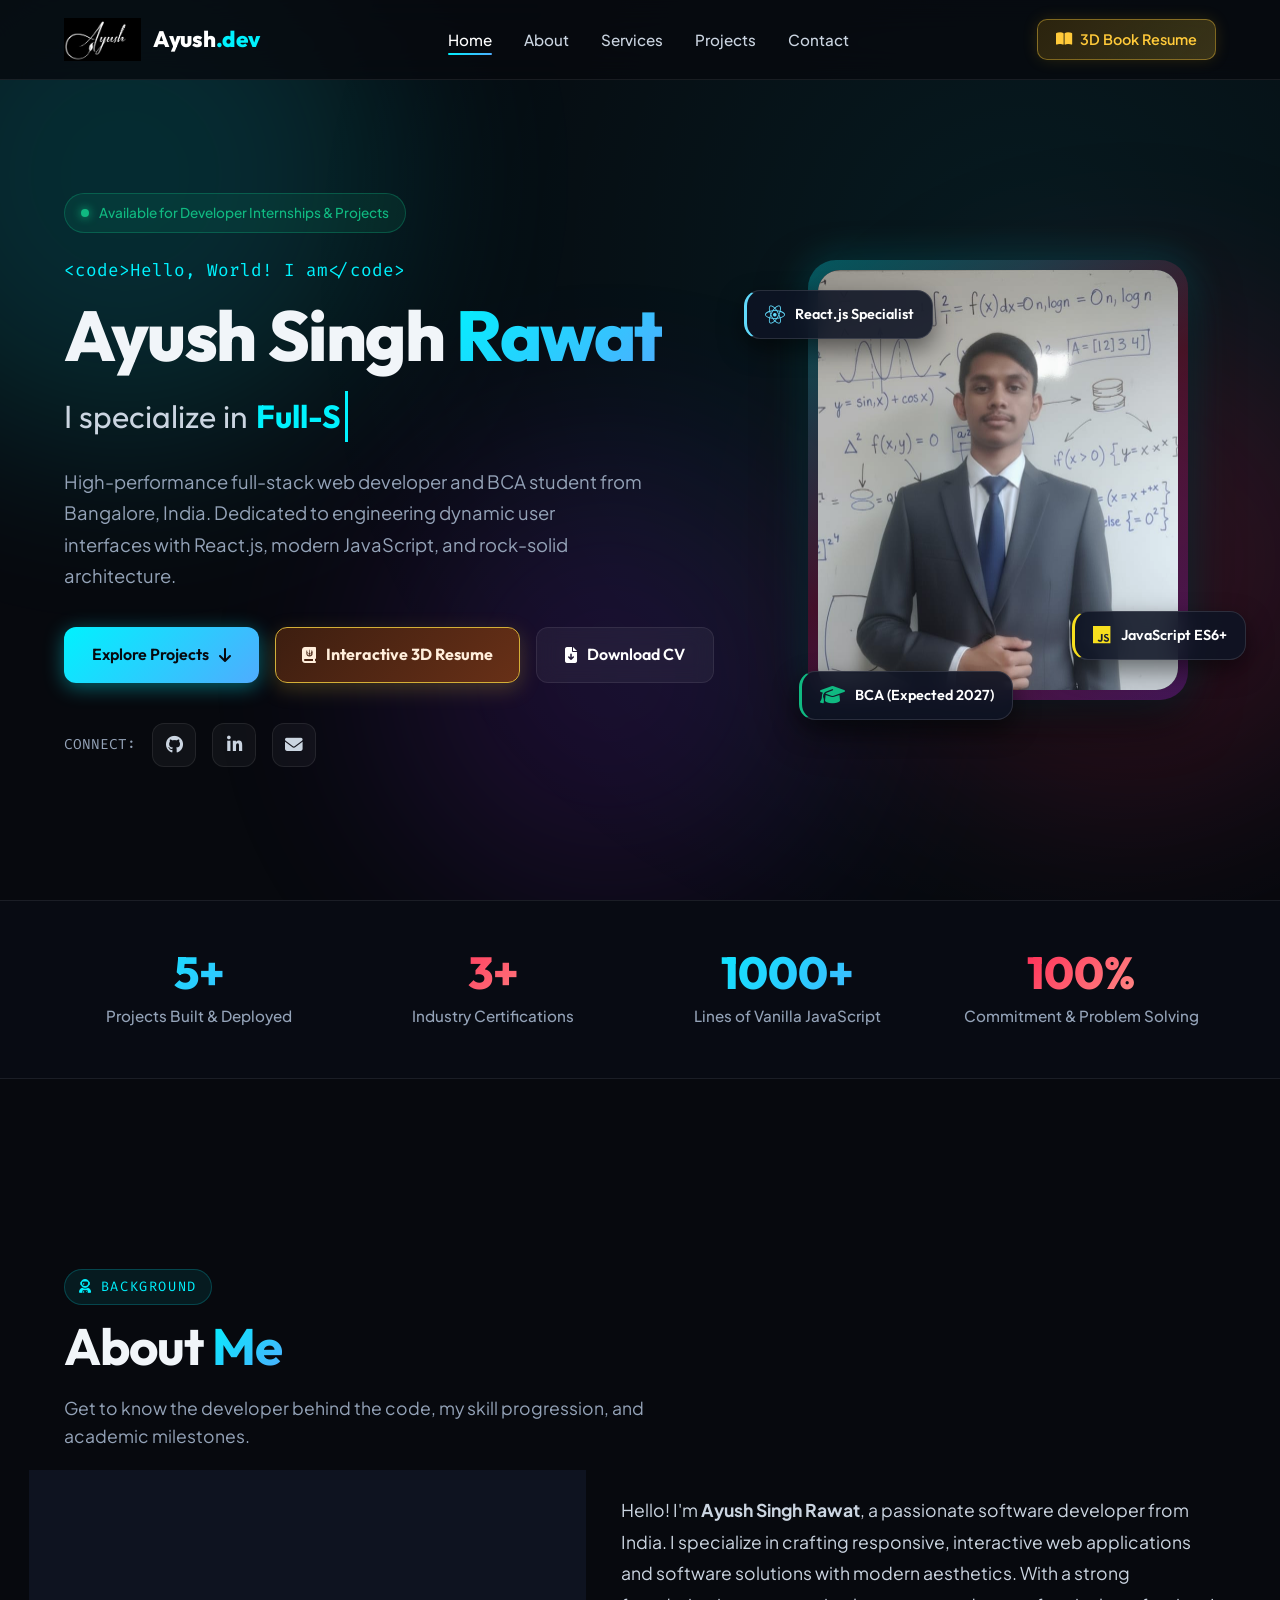
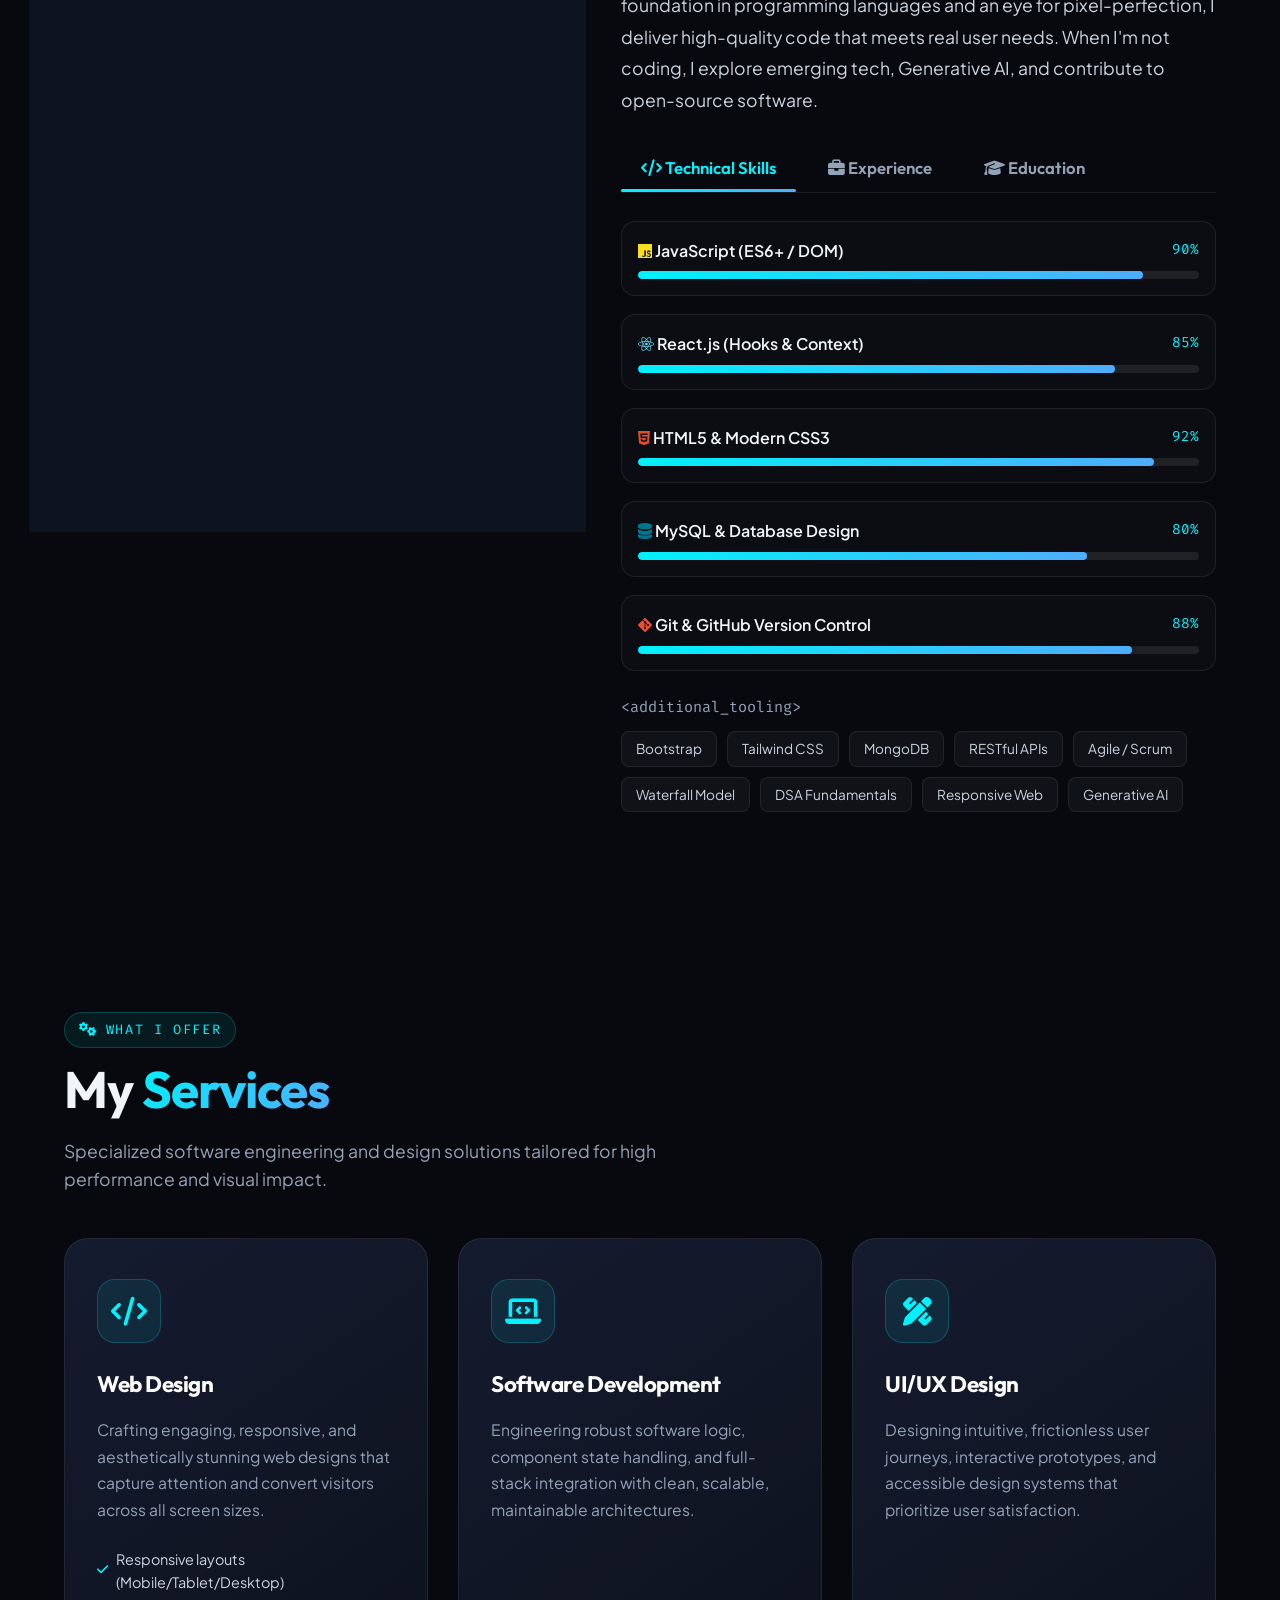
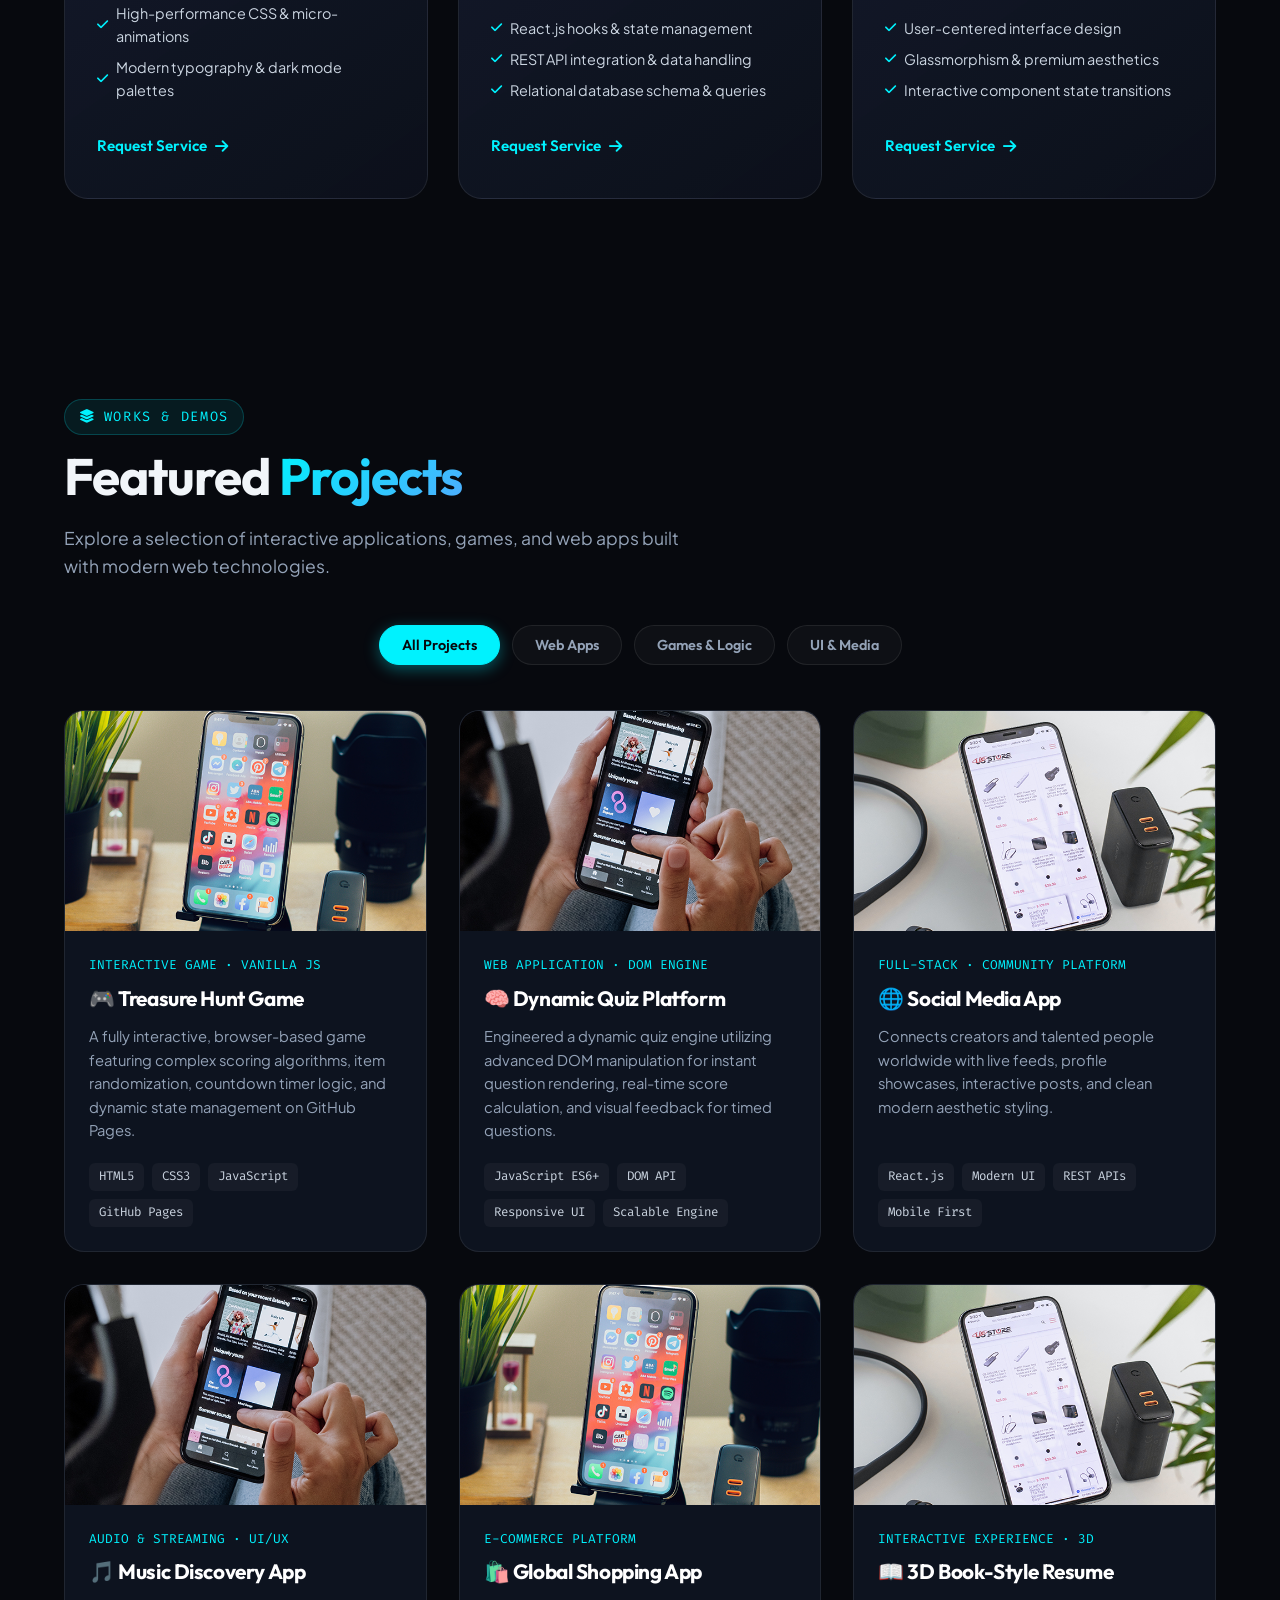
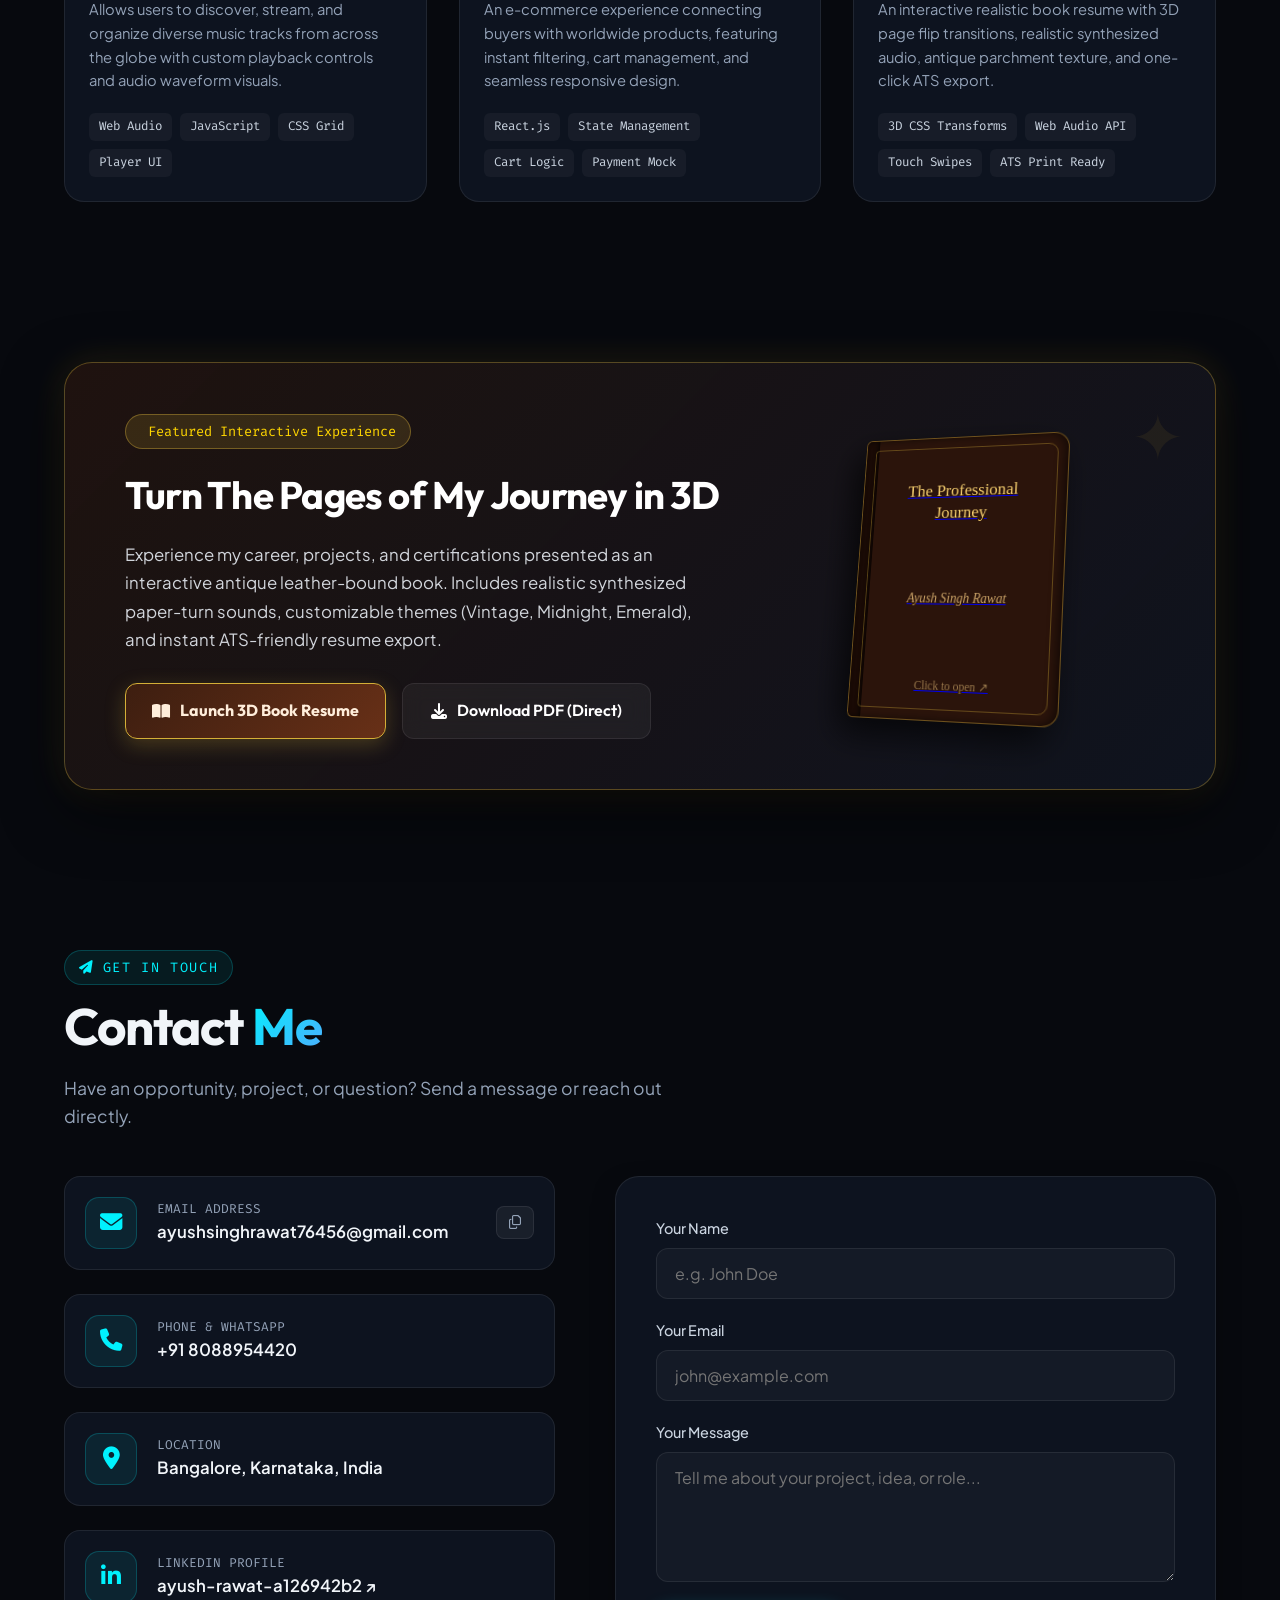
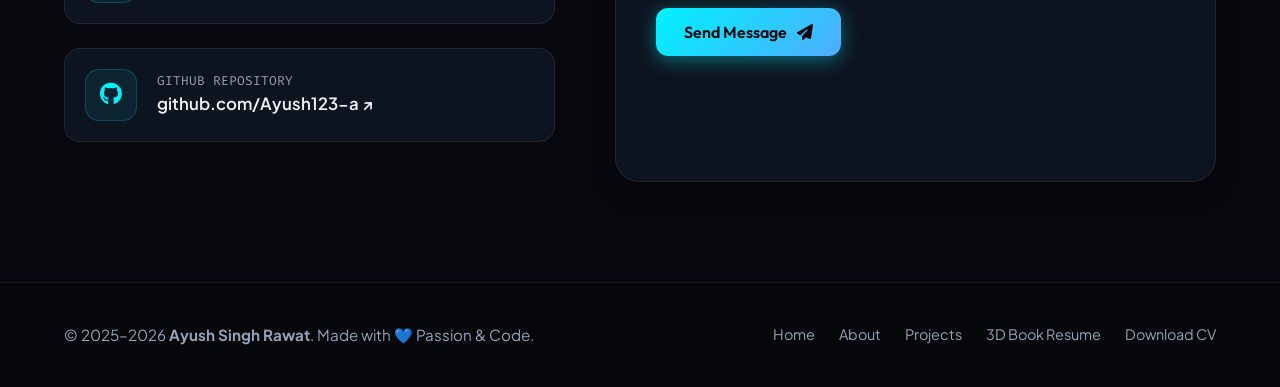
==== index.html @ f8699d28 "feat: complete modern portfolio and interactive 3D book resume" ====
<!DOCTYPE html>
<html lang="en">
<head>
  <meta charset="UTF-8">
  <meta name="viewport" content="width=device-width, initial-scale=1.0">
  <title>Ayush Singh Rawat | Full-Stack Web Developer & BCA Portfolio</title>
  <meta name="description" content="Portfolio of Ayush Singh Rawat, a passionate Full-Stack Web Developer and BCA student based in Bangalore, India. Explore web apps, interactive projects, and interactive 3D book resume.">
  <meta name="keywords" content="Ayush Singh Rawat, Web Developer, Full-Stack Developer, React.js, Portfolio, Bangalore, JavaScript, Frontend Developer">
  <meta name="author" content="Ayush Singh Rawat">

  <!-- Open Graph -->
  <meta property="og:title" content="Ayush Singh Rawat | Full-Stack Developer Portfolio">
  <meta property="og:description" content="Explore projects, skills, services, and interactive 3D book resume by Ayush Singh Rawat.">
  <meta property="og:type" content="website">
  <meta property="og:image" content="assets/images/user.png">

  <!-- Favicon -->
  <link rel="icon" type="image/png" href="assets/images/logo.png">

  <!-- Stylesheets -->
  <link rel="stylesheet" href="css/style.css">
  
  <!-- Font Awesome 6 -->
  <link rel="stylesheet" href="https://cdnjs.cloudflare.com/ajax/libs/font-awesome/6.5.1/css/all.min.css">
</head>
<body>

  <!-- Ambient Dynamic Background -->
  <div class="ambient-background" aria-hidden="true">
    <div class="ambient-orb orb-1"></div>
    <div class="ambient-orb orb-2"></div>
    <div class="ambient-orb orb-3"></div>
  </div>

  <!-- Navigation Bar -->
  <header id="navbar">
    <div class="container nav-container">
      <a href="#hero" class="brand-logo" aria-label="Ayush Home">
        <img src="assets/images/logo.png" alt="Ayush Logo" onerror="this.style.display='none'">
        <span class="brand-text">Ayush<span>.dev</span></span>
      </a>

      <ul class="nav-links" id="navLinks">
        <li><a href="#hero" class="active">Home</a></li>
        <li><a href="#about">About</a></li>
        <li><a href="#services">Services</a></li>
        <li><a href="#portfolio">Projects</a></li>
        <li><a href="#contact">Contact</a></li>
      </ul>

      <div class="nav-actions">
        <a href="resume.html" class="btn-book-nav" title="Open Interactive 3D Book Resume">
          <i class="fa-solid fa-book-open"></i>
          <span>3D Book Resume</span>
        </a>
        <button class="mobile-menu-btn" id="mobileMenuBtn" aria-label="Toggle navigation menu">
          <i class="fa-solid fa-bars"></i>
        </button>
      </div>
    </div>
  </header>

  <!-- Hero Section -->
  <section id="hero">
    <div class="container hero-grid">
      <div class="hero-content">
        <div class="hero-badge">
          <span class="pulse-dot"></span>
          <span>Available for Developer Internships & Projects</span>
        </div>

        <p class="hero-greeting">&lt;code&gt;Hello, World! I am&lt;/code&gt;</p>
        <h1 class="hero-title">Ayush Singh <span class="gradient-text">Rawat</span></h1>

        <div class="hero-typed-wrapper">
          <span>I specialize in</span>
          <span class="hero-typed-text" id="typedText"></span>
        </div>

        <p class="hero-description">
          High-performance full-stack web developer and BCA student from Bangalore, India. 
          Dedicated to engineering dynamic user interfaces with React.js, modern JavaScript, 
          and rock-solid architecture.
        </p>

        <div class="hero-buttons">
          <a href="#portfolio" class="btn-primary">
            <span>Explore Projects</span>
            <i class="fa-solid fa-arrow-down"></i>
          </a>
          <a href="resume.html" class="btn-special-book">
            <i class="fa-solid fa-book-journal-whills"></i>
            <span>Interactive 3D Resume</span>
          </a>
          <a href="assets/Ayush_Singh_Rawat_Resume.pdf" download="Ayush_Singh_Rawat_Resume.pdf" class="btn-secondary">
            <i class="fa-solid fa-file-arrow-down"></i>
            <span>Download CV</span>
          </a>
        </div>

        <div class="hero-socials">
          <span>CONNECT:</span>
          <a href="https://github.com/Ayush123-a" target="_blank" rel="noopener noreferrer" class="social-icon-btn" aria-label="GitHub">
            <i class="fa-brands fa-github"></i>
          </a>
          <a href="https://linkedin.com/in/ayush-rawat-a126942b2" target="_blank" rel="noopener noreferrer" class="social-icon-btn" aria-label="LinkedIn">
            <i class="fa-brands fa-linkedin-in"></i>
          </a>
          <a href="mailto:ayushsinghrawat76456@gmail.com" class="social-icon-btn" aria-label="Email Ayush">
            <i class="fa-solid fa-envelope"></i>
          </a>
        </div>
      </div>

      <!-- Hero Visual / Avatar Showcase -->
      <div class="hero-visual">
        <div class="avatar-frame">
          <div class="avatar-inner">
            <img src="assets/images/user.png" alt="Ayush Singh Rawat profile photo">
          </div>
        </div>

        <!-- Floating Badges -->
        <div class="floating-chip chip-react">
          <i class="fa-brands fa-react" style="color: #61dafb;"></i>
          <span>React.js Specialist</span>
        </div>

        <div class="floating-chip chip-js">
          <i class="fa-brands fa-js" style="color: #f7df1e;"></i>
          <span>JavaScript ES6+</span>
        </div>

        <div class="floating-chip chip-bca">
          <i class="fa-solid fa-graduation-cap" style="color: #10b981;"></i>
          <span>BCA (Expected 2027)</span>
        </div>
      </div>
    </div>
  </section>

  <!-- Stats Strip -->
  <section class="stats-strip">
    <div class="container stats-grid">
      <div class="stat-item">
        <div class="stat-number gradient-text">5+</div>
        <div class="stat-label">Projects Built & Deployed</div>
      </div>
      <div class="stat-item">
        <div class="stat-number gradient-pink">3+</div>
        <div class="stat-label">Industry Certifications</div>
      </div>
      <div class="stat-item">
        <div class="stat-number gradient-text">1000+</div>
        <div class="stat-label">Lines of Vanilla JavaScript</div>
      </div>
      <div class="stat-item">
        <div class="stat-number gradient-pink">100%</div>
        <div class="stat-label">Commitment & Problem Solving</div>
      </div>
    </div>
  </section>

  <!-- About Me Section -->
  <section id="about">
    <div class="container">
      <div class="section-tag"><i class="fa-solid fa-user-astronaut"></i> Background</div>
      <h2 class="section-title">About <span class="gradient-text">Me</span></h2>
      <p class="section-desc">Get to know the developer behind the code, my skill progression, and academic milestones.</p>

      <div class="about-grid">
        <!-- Left: Image Card with Quick Info -->
        <div class="about-image-card">
          <img src="assets/images/user.png" alt="Ayush Singh Rawat">
          <div class="about-quick-info">
            <div class="quick-box">
              <div class="quick-box-label">Location</div>
              <div class="quick-box-val">Bangalore, India</div>
            </div>
            <div class="quick-box">
              <div class="quick-box-label">Degree</div>
              <div class="quick-box-val">BCA (City College)</div>
            </div>
            <div class="quick-box">
              <div class="quick-box-label">Graduation</div>
              <div class="quick-box-val">Expected 2027</div>
            </div>
            <div class="quick-box">
              <div class="quick-box-label">Experience</div>
              <div class="quick-box-val">3+ Years Coding</div>
            </div>
          </div>
        </div>

        <!-- Right: Bio & Interactive Tabs -->
        <div class="about-details">
          <p class="about-bio-text">
            Hello! I'm <strong>Ayush Singh Rawat</strong>, a passionate software developer from India. 
            I specialize in crafting responsive, interactive web applications and software solutions with modern aesthetics. 
            With a strong foundation in programming languages and an eye for pixel-perfection, I deliver high-quality code 
            that meets real user needs. When I'm not coding, I explore emerging tech, Generative AI, and contribute to open-source software.
          </p>

          <!-- Interactive Tab Header -->
          <div class="about-tab-header">
            <button class="tab-btn active" data-tab="tab-skills">
              <i class="fa-solid fa-code"></i> Technical Skills
            </button>
            <button class="tab-btn" data-tab="tab-experience">
              <i class="fa-solid fa-briefcase"></i> Experience
            </button>
            <button class="tab-btn" data-tab="tab-education">
              <i class="fa-solid fa-graduation-cap"></i> Education
            </button>
          </div>

          <!-- Tab Content 1: Skills -->
          <div class="tab-pane active" id="tab-skills">
            <div class="skills-showcase">
              <div class="skill-bar-item">
                <div class="skill-bar-top">
                  <span class="skill-name"><i class="fa-brands fa-js" style="color:#f7df1e;"></i> JavaScript (ES6+ / DOM)</span>
                  <span class="skill-pct">90%</span>
                </div>
                <div class="skill-track">
                  <div class="skill-progress" data-width="90" style="width: 90%;"></div>
                </div>
              </div>

              <div class="skill-bar-item">
                <div class="skill-bar-top">
                  <span class="skill-name"><i class="fa-brands fa-react" style="color:#61dafb;"></i> React.js (Hooks & Context)</span>
                  <span class="skill-pct">85%</span>
                </div>
                <div class="skill-track">
                  <div class="skill-progress" data-width="85" style="width: 85%;"></div>
                </div>
              </div>

              <div class="skill-bar-item">
                <div class="skill-bar-top">
                  <span class="skill-name"><i class="fa-brands fa-html5" style="color:#e34f26;"></i> HTML5 & Modern CSS3</span>
                  <span class="skill-pct">92%</span>
                </div>
                <div class="skill-track">
                  <div class="skill-progress" data-width="92" style="width: 92%;"></div>
                </div>
              </div>

              <div class="skill-bar-item">
                <div class="skill-bar-top">
                  <span class="skill-name"><i class="fa-solid fa-database" style="color:#00758f;"></i> MySQL & Database Design</span>
                  <span class="skill-pct">80%</span>
                </div>
                <div class="skill-track">
                  <div class="skill-progress" data-width="80" style="width: 80%;"></div>
                </div>
              </div>

              <div class="skill-bar-item">
                <div class="skill-bar-top">
                  <span class="skill-name"><i class="fa-brands fa-git-alt" style="color:#f05032;"></i> Git & GitHub Version Control</span>
                  <span class="skill-pct">88%</span>
                </div>
                <div class="skill-track">
                  <div class="skill-progress" data-width="88" style="width: 88%;"></div>
                </div>
              </div>
            </div>

            <div class="skill-chips-group">
              <div class="chips-title">&lt;additional_tooling&gt;</div>
              <div class="chips-cloud">
                <span class="tech-chip">Bootstrap</span>
                <span class="tech-chip">Tailwind CSS</span>
                <span class="tech-chip">MongoDB</span>
                <span class="tech-chip">RESTful APIs</span>
                <span class="tech-chip">Agile / Scrum</span>
                <span class="tech-chip">Waterfall Model</span>
                <span class="tech-chip">DSA Fundamentals</span>
                <span class="tech-chip">Responsive Web</span>
                <span class="tech-chip">Generative AI</span>
              </div>
            </div>
          </div>

          <!-- Tab Content 2: Experience -->
          <div class="tab-pane" id="tab-experience">
            <div class="timeline">
              <div class="timeline-item">
                <div class="timeline-marker"></div>
                <div class="timeline-period">2024 — CURRENT</div>
                <h4 class="timeline-title">Full-Stack Web Development</h4>
                <div class="timeline-subtitle">Independent Projects & Open Source</div>
                <p class="timeline-desc">
                  Building responsive, dynamic web applications with React.js, advanced DOM manipulation, and interactive state management. Engineering games, quiz platforms, and modern web architectures.
                </p>
              </div>

              <div class="timeline-item">
                <div class="timeline-marker"></div>
                <div class="timeline-period">2021 — 2024</div>
                <h4 class="timeline-title">Software Development Foundations</h4>
                <div class="timeline-subtitle">Self-Directed Learning & Covid-19 Transition</div>
                <p class="timeline-desc">
                  Began programming during 2021, mastering core computer science principles, JavaScript ES6+, data structures, algorithms, and web standards through hands-on tutorials and continuous practice.
                </p>
              </div>
            </div>
          </div>

          <!-- Tab Content 3: Education -->
          <div class="tab-pane" id="tab-education">
            <div class="timeline">
              <div class="timeline-item">
                <div class="timeline-marker"></div>
                <div class="timeline-period">2024 — 2027 (EXPECTED)</div>
                <h4 class="timeline-title">Bachelor of Computer Applications (BCA)</h4>
                <div class="timeline-subtitle">City College, Bangalore University</div>
                <p class="timeline-desc">
                  Relevant Coursework: Data Structures & Algorithms (DSA), Database Management Systems (DBMS), Operating Systems, Computer Networks, Software Engineering & SDLC.
                </p>
              </div>

              <div class="timeline-item">
                <div class="timeline-marker"></div>
                <div class="timeline-period">2022 — 2024</div>
                <h4 class="timeline-title">Senior Secondary (12th Grade)</h4>
                <div class="timeline-subtitle">National College, Basavanagudi</div>
                <p class="timeline-desc">Completed pre-university education with strong academic standing in science and mathematics.</p>
              </div>

              <div class="timeline-item">
                <div class="timeline-marker"></div>
                <div class="timeline-period">2022</div>
                <h4 class="timeline-title">Secondary School (10th Grade)</h4>
                <div class="timeline-subtitle">Sacred Heart Boy's School</div>
                <p class="timeline-desc">Successfully completed foundational high school schooling.</p>
              </div>
            </div>
          </div>
        </div>
      </div>
    </div>
  </section>

  <!-- Services Section -->
  <section id="services">
    <div class="container">
      <div class="section-tag"><i class="fa-solid fa-gears"></i> What I Offer</div>
      <h2 class="section-title">My <span class="gradient-text">Services</span></h2>
      <p class="section-desc">Specialized software engineering and design solutions tailored for high performance and visual impact.</p>

      <div class="services-grid">
        <div class="service-card">
          <div class="service-icon-box">
            <i class="fa-solid fa-code"></i>
          </div>
          <h3 class="service-title">Web Design</h3>
          <p class="service-desc">
            Crafting engaging, responsive, and aesthetically stunning web designs that capture attention and convert visitors across all screen sizes.
          </p>
          <ul class="service-features">
            <li><i class="fa-solid fa-check"></i> Responsive layouts (Mobile/Tablet/Desktop)</li>
            <li><i class="fa-solid fa-check"></i> High-performance CSS & micro-animations</li>
            <li><i class="fa-solid fa-check"></i> Modern typography & dark mode palettes</li>
          </ul>
          <a href="#contact" class="service-link"><span>Request Service</span> <i class="fa-solid fa-arrow-right"></i></a>
        </div>

        <div class="service-card">
          <div class="service-icon-box">
            <i class="fa-solid fa-laptop-code"></i>
          </div>
          <h3 class="service-title">Software Development</h3>
          <p class="service-desc">
            Engineering robust software logic, component state handling, and full-stack integration with clean, scalable, maintainable architectures.
          </p>
          <ul class="service-features">
            <li><i class="fa-solid fa-check"></i> React.js hooks & state management</li>
            <li><i class="fa-solid fa-check"></i> REST API integration & data handling</li>
            <li><i class="fa-solid fa-check"></i> Relational database schema & queries</li>
          </ul>
          <a href="#contact" class="service-link"><span>Request Service</span> <i class="fa-solid fa-arrow-right"></i></a>
        </div>

        <div class="service-card">
          <div class="service-icon-box">
            <i class="fa-solid fa-pen-ruler"></i>
          </div>
          <h3 class="service-title">UI/UX Design</h3>
          <p class="service-desc">
            Designing intuitive, frictionless user journeys, interactive prototypes, and accessible design systems that prioritize user satisfaction.
          </p>
          <ul class="service-features">
            <li><i class="fa-solid fa-check"></i> User-centered interface design</li>
            <li><i class="fa-solid fa-check"></i> Glassmorphism & premium aesthetics</li>
            <li><i class="fa-solid fa-check"></i> Interactive component state transitions</li>
          </ul>
          <a href="#contact" class="service-link"><span>Request Service</span> <i class="fa-solid fa-arrow-right"></i></a>
        </div>
      </div>
    </div>
  </section>

  <!-- Portfolio / Projects Section -->
  <section id="portfolio">
    <div class="container">
      <div class="section-tag"><i class="fa-solid fa-layer-group"></i> Works & Demos</div>
      <h2 class="section-title">Featured <span class="gradient-text">Projects</span></h2>
      <p class="section-desc">Explore a selection of interactive applications, games, and web apps built with modern web technologies.</p>

      <!-- Category Filter -->
      <div class="portfolio-filter">
        <button class="filter-btn active" data-filter="all">All Projects</button>
        <button class="filter-btn" data-filter="web-app">Web Apps</button>
        <button class="filter-btn" data-filter="game-logic">Games & Logic</button>
        <button class="filter-btn" data-filter="ui-services">UI & Media</button>
      </div>

      <div class="projects-grid">
        <!-- Project 1: Treasure Hunt Game -->
        <div class="project-card" data-category="game-logic">
          <div class="project-thumb">
            <img src="assets/images/work-1.png" alt="Treasure Hunt Game">
            <div class="project-overlay">
              <a href="https://github.com/Ayush123-a" target="_blank" rel="noopener noreferrer" class="overlay-btn" title="View Source on GitHub">
                <i class="fa-brands fa-github"></i>
              </a>
              <a href="#portfolio" class="overlay-btn" title="Details">
                <i class="fa-solid fa-arrow-up-right-from-square"></i>
              </a>
            </div>
          </div>
          <div class="project-info">
            <span class="project-category">Interactive Game · Vanilla JS</span>
            <h3 class="project-title">🎮 Treasure Hunt Game</h3>
            <p class="project-description">
              A fully interactive, browser-based game featuring complex scoring algorithms, item randomization, countdown timer logic, and dynamic state management on GitHub Pages.
            </p>
            <div class="project-tags">
              <span class="project-tag">HTML5</span>
              <span class="project-tag">CSS3</span>
              <span class="project-tag">JavaScript</span>
              <span class="project-tag">GitHub Pages</span>
            </div>
          </div>
        </div>

        <!-- Project 2: Dynamic Quiz Application -->
        <div class="project-card" data-category="web-app game-logic">
          <div class="project-thumb">
            <img src="assets/images/work-2.png" alt="Dynamic Quiz Application">
            <div class="project-overlay">
              <a href="https://github.com/Ayush123-a" target="_blank" rel="noopener noreferrer" class="overlay-btn" title="GitHub Code">
                <i class="fa-brands fa-github"></i>
              </a>
              <a href="#portfolio" class="overlay-btn" title="Details">
                <i class="fa-solid fa-arrow-up-right-from-square"></i>
              </a>
            </div>
          </div>
          <div class="project-info">
            <span class="project-category">Web Application · DOM Engine</span>
            <h3 class="project-title">🧠 Dynamic Quiz Platform</h3>
            <p class="project-description">
              Engineered a dynamic quiz engine utilizing advanced DOM manipulation for instant question rendering, real-time score calculation, and visual feedback for timed questions.
            </p>
            <div class="project-tags">
              <span class="project-tag">JavaScript ES6+</span>
              <span class="project-tag">DOM API</span>
              <span class="project-tag">Responsive UI</span>
              <span class="project-tag">Scalable Engine</span>
            </div>
          </div>
        </div>

        <!-- Project 3: Social Media App -->
        <div class="project-card" data-category="web-app ui-services">
          <div class="project-thumb">
            <img src="assets/images/work-3.png" alt="Social Media App">
            <div class="project-overlay">
              <a href="https://github.com/Ayush123-a" target="_blank" rel="noopener noreferrer" class="overlay-btn" title="GitHub Code">
                <i class="fa-brands fa-github"></i>
              </a>
              <a href="#portfolio" class="overlay-btn" title="Details">
                <i class="fa-solid fa-arrow-up-right-from-square"></i>
              </a>
            </div>
          </div>
          <div class="project-info">
            <span class="project-category">Full-Stack · Community Platform</span>
            <h3 class="project-title">🌐 Social Media App</h3>
            <p class="project-description">
              Connects creators and talented people worldwide with live feeds, profile showcases, interactive posts, and clean modern aesthetic styling.
            </p>
            <div class="project-tags">
              <span class="project-tag">React.js</span>
              <span class="project-tag">Modern UI</span>
              <span class="project-tag">REST APIs</span>
              <span class="project-tag">Mobile First</span>
            </div>
          </div>
        </div>

        <!-- Project 4: Music Streaming App -->
        <div class="project-card" data-category="web-app ui-services">
          <div class="project-thumb">
            <img src="assets/images/work-2.png" alt="Music App">
            <div class="project-overlay">
              <a href="https://github.com/Ayush123-a" target="_blank" rel="noopener noreferrer" class="overlay-btn" title="GitHub Code">
                <i class="fa-brands fa-github"></i>
              </a>
              <a href="#portfolio" class="overlay-btn" title="Details">
                <i class="fa-solid fa-arrow-up-right-from-square"></i>
              </a>
            </div>
          </div>
          <div class="project-info">
            <span class="project-category">Audio & Streaming · UI/UX</span>
            <h3 class="project-title">🎵 Music Discovery App</h3>
            <p class="project-description">
              Allows users to discover, stream, and organize diverse music tracks from across the globe with custom playback controls and audio waveform visuals.
            </p>
            <div class="project-tags">
              <span class="project-tag">Web Audio</span>
              <span class="project-tag">JavaScript</span>
              <span class="project-tag">CSS Grid</span>
              <span class="project-tag">Player UI</span>
            </div>
          </div>
        </div>

        <!-- Project 5: Online Shopping / E-Commerce -->
        <div class="project-card" data-category="web-app">
          <div class="project-thumb">
            <img src="assets/images/work-1.png" alt="Online Shopping App">
            <div class="project-overlay">
              <a href="https://github.com/Ayush123-a" target="_blank" rel="noopener noreferrer" class="overlay-btn" title="GitHub Code">
                <i class="fa-brands fa-github"></i>
              </a>
              <a href="#portfolio" class="overlay-btn" title="Details">
                <i class="fa-solid fa-arrow-up-right-from-square"></i>
              </a>
            </div>
          </div>
          <div class="project-info">
            <span class="project-category">E-Commerce Platform</span>
            <h3 class="project-title">🛍️ Global Shopping App</h3>
            <p class="project-description">
              An e-commerce experience connecting buyers with worldwide products, featuring instant filtering, cart management, and seamless responsive design.
            </p>
            <div class="project-tags">
              <span class="project-tag">React.js</span>
              <span class="project-tag">State Management</span>
              <span class="project-tag">Cart Logic</span>
              <span class="project-tag">Payment Mock</span>
            </div>
          </div>
        </div>

        <!-- Project 6: Interactive 3D Book Resume -->
        <div class="project-card" data-category="web-app ui-services">
          <div class="project-thumb">
            <img src="assets/images/work-3.png" alt="Interactive 3D Book Resume">
            <div class="project-overlay">
              <a href="resume.html" class="overlay-btn" title="Launch 3D Book Resume">
                <i class="fa-solid fa-book-open"></i>
              </a>
            </div>
          </div>
          <div class="project-info">
            <span class="project-category">Interactive Experience · 3D</span>
            <h3 class="project-title">📖 3D Book-Style Resume</h3>
            <p class="project-description">
              An interactive realistic book resume with 3D page flip transitions, realistic synthesized audio, antique parchment texture, and one-click ATS export.
            </p>
            <div class="project-tags">
              <span class="project-tag">3D CSS Transforms</span>
              <span class="project-tag">Web Audio API</span>
              <span class="project-tag">Touch Swipes</span>
              <span class="project-tag">ATS Print Ready</span>
            </div>
          </div>
        </div>
      </div>
    </div>
  </section>

  <!-- Interactive 3D Resume Teaser Banner -->
  <section class="resume-banner-section">
    <div class="container">
      <div class="book-teaser-card">
        <div class="teaser-text-content">
          <div class="teaser-badge">
            <i class="fa-solid fa-book-sparkles"></i>
            <span>Featured Interactive Experience</span>
          </div>
          <h2 class="teaser-title">Turn The Pages of My Journey in 3D</h2>
          <p class="teaser-desc">
            Experience my career, projects, and certifications presented as an interactive antique leather-bound book. 
            Includes realistic synthesized paper-turn sounds, customizable themes (Vintage, Midnight, Emerald), 
            and instant ATS-friendly resume export.
          </p>
          <div class="teaser-actions">
            <a href="resume.html" class="btn-special-book">
              <i class="fa-solid fa-book-open"></i>
              <span>Launch 3D Book Resume</span>
            </a>
            <a href="assets/Ayush_Singh_Rawat_Resume.pdf" download="Ayush_Singh_Rawat_Resume.pdf" class="btn-secondary">
              <i class="fa-solid fa-download"></i>
              <span>Download PDF (Direct)</span>
            </a>
          </div>
        </div>

        <div class="book-preview-stack">
          <a href="resume.html" class="mini-book-3d" title="Click to open 3D Book Resume">
            <div class="mini-book-spine"></div>
            <div class="mini-book-gold-border"></div>
            <div class="mini-book-title">The Professional Journey</div>
            <div class="mini-book-sub">Ayush Singh Rawat</div>
            <div class="mini-book-foot">Click to open ↗</div>
          </a>
        </div>
      </div>
    </div>
  </section>

  <!-- Contact Me Section -->
  <section id="contact">
    <div class="container">
      <div class="section-tag"><i class="fa-solid fa-paper-plane"></i> Get In Touch</div>
      <h2 class="section-title">Contact <span class="gradient-text">Me</span></h2>
      <p class="section-desc">Have an opportunity, project, or question? Send a message or reach out directly.</p>

      <div class="contact-grid">
        <!-- Contact Information -->
        <div class="contact-info-list">
          <div class="contact-card-item">
            <div class="contact-card-icon">
              <i class="fa-solid fa-envelope"></i>
            </div>
            <div>
              <div class="contact-card-label">Email Address</div>
              <a href="mailto:ayushsinghrawat76456@gmail.com" class="contact-card-val">ayushsinghrawat76456@gmail.com</a>
            </div>
            <button class="copy-btn" id="copyEmailBtn" title="Copy email address">
              <i class="fa-regular fa-copy"></i>
            </button>
          </div>

          <div class="contact-card-item">
            <div class="contact-card-icon">
              <i class="fa-solid fa-phone"></i>
            </div>
            <div>
              <div class="contact-card-label">Phone & WhatsApp</div>
              <a href="tel:+918088954420" class="contact-card-val">+91 8088954420</a>
            </div>
          </div>

          <div class="contact-card-item">
            <div class="contact-card-icon">
              <i class="fa-solid fa-location-dot"></i>
            </div>
            <div>
              <div class="contact-card-label">Location</div>
              <div class="contact-card-val">Bangalore, Karnataka, India</div>
            </div>
          </div>

          <div class="contact-card-item">
            <div class="contact-card-icon">
              <i class="fa-brands fa-linkedin-in"></i>
            </div>
            <div>
              <div class="contact-card-label">LinkedIn Profile</div>
              <a href="https://linkedin.com/in/ayush-rawat-a126942b2" target="_blank" rel="noopener noreferrer" class="contact-card-val">
                ayush-rawat-a126942b2 ↗
              </a>
            </div>
          </div>

          <div class="contact-card-item">
            <div class="contact-card-icon">
              <i class="fa-brands fa-github"></i>
            </div>
            <div>
              <div class="contact-card-label">GitHub Repository</div>
              <a href="https://github.com/Ayush123-a" target="_blank" rel="noopener noreferrer" class="contact-card-val">
                github.com/Ayush123-a ↗
              </a>
            </div>
          </div>
        </div>

        <!-- Contact Form -->
        <div class="contact-form-box">
          <form id="contactForm">
            <div class="form-group">
              <label for="userName" class="form-label">Your Name</label>
              <input type="text" id="userName" class="form-control" placeholder="e.g. John Doe" required>
            </div>

            <div class="form-group">
              <label for="userEmail" class="form-label">Your Email</label>
              <input type="email" id="userEmail" class="form-control" placeholder="john@example.com" required>
            </div>

            <div class="form-group">
              <label for="userMessage" class="form-label">Your Message</label>
              <textarea id="userMessage" class="form-control" rows="4" placeholder="Tell me about your project, idea, or role..." required></textarea>
            </div>

            <div class="form-submit-row">
              <button type="submit" class="btn-primary">
                <span>Send Message</span>
                <i class="fa-solid fa-paper-plane"></i>
              </button>
              <span id="formStatus" class="form-status"></span>
            </div>
          </form>
        </div>
      </div>
    </div>
  </section>

  <!-- Footer -->
  <footer>
    <div class="container footer-content">
      <div class="footer-text">
        © 2025–2026 <strong>Ayush Singh Rawat</strong>. Made with 💙 Passion & Code.
      </div>
      <div class="footer-nav">
        <a href="#hero">Home</a>
        <a href="#about">About</a>
        <a href="#portfolio">Projects</a>
        <a href="resume.html">3D Book Resume</a>
        <a href="assets/Ayush_Singh_Rawat_Resume.pdf" download>Download CV</a>
      </div>
    </div>
  </footer>

  <!-- Scripts -->
  <script src="js/portfolio.js"></script>
</body>
</html>
---- css/style.css ----
/* ===================================================================
   AYUSH SINGH RAWAT - PORTFOLIO STYLESHEET
   Modern Glassmorphism, Dynamic Gradients, Sleek Dark Aesthetics
   =================================================================== */

@import url('https://fonts.googleapis.com/css2?family=Fira+Code:wght@400;500;600&family=Outfit:wght@300;400;500;600;700;800&family=Plus+Jakarta+Sans:wght@300;400;500;600;700&display=swap');

:root {
  /* Colors */
  --bg-dark: #07090e;
  --bg-card: rgba(17, 24, 39, 0.72);
  --bg-card-hover: rgba(26, 35, 58, 0.85);
  --bg-glass: rgba(255, 255, 255, 0.03);
  --border-glass: rgba(255, 255, 255, 0.08);
  --border-glass-hover: rgba(0, 242, 254, 0.4);
  
  --primary: #00f2fe;
  --primary-glow: rgba(0, 242, 254, 0.35);
  --accent-pink: #ff0844;
  --accent-pink-glow: rgba(255, 8, 68, 0.35);
  --accent-gold: #ffb703;
  --accent-purple: #8a2be2;
  
  --text-main: #f1f5f9;
  --text-muted: #94a3b8;
  --text-sub: #cbd5e1;
  
  /* Gradients */
  --grad-cyan: linear-gradient(135deg, #00f2fe 0%, #4facfe 100%);
  --grad-pink: linear-gradient(135deg, #ff0844 0%, #ffb199 100%);
  --grad-sunset: linear-gradient(135deg, #f6d365 0%, #fda085 100%);
  --grad-glow: linear-gradient(135deg, #00f2fe 0%, #8a2be2 50%, #ff0844 100%);
  --grad-card: linear-gradient(145deg, rgba(25, 33, 56, 0.8) 0%, rgba(13, 17, 28, 0.9) 100%);

  /* Typography */
  --font-heading: 'Outfit', sans-serif;
  --font-body: 'Plus Jakarta Sans', sans-serif;
  --font-mono: 'Fira Code', monospace;

  /* Shadows */
  --shadow-sm: 0 4px 12px rgba(0, 0, 0, 0.3);
  --shadow-md: 0 10px 30px -10px rgba(0, 0, 0, 0.6);
  --shadow-glow: 0 0 25px rgba(0, 242, 254, 0.25);
  --shadow-pink-glow: 0 0 25px rgba(255, 8, 68, 0.25);
}

/* Base Reset */
*, *::before, *::after {
  margin: 0;
  padding: 0;
  box-sizing: border-box;
}

html {
  scroll-behavior: smooth;
  scroll-padding-top: 90px;
}

body {
  background-color: var(--bg-dark);
  color: var(--text-main);
  font-family: var(--font-body);
  line-height: 1.6;
  overflow-x: hidden;
  position: relative;
  min-height: 100vh;
}

/* Background Canvas / Dynamic Ambient Mesh */
.ambient-background {
  position: fixed;
  inset: 0;
  pointer-events: none;
  z-index: 0;
  overflow: hidden;
}

.ambient-orb {
  position: absolute;
  border-radius: 50%;
  filter: blur(100px);
  opacity: 0.15;
  animation: floatOrb 18s ease-in-out infinite alternate;
}

.ambient-orb.orb-1 {
  width: 550px;
  height: 550px;
  background: var(--primary);
  top: -100px;
  left: -150px;
}

.ambient-orb.orb-2 {
  width: 500px;
  height: 500px;
  background: var(--accent-pink);
  bottom: 10%;
  right: -100px;
  animation-duration: 22s;
  animation-delay: -5s;
}

.ambient-orb.orb-3 {
  width: 450px;
  height: 450px;
  background: var(--accent-purple);
  top: 50%;
  left: 30%;
  animation-duration: 26s;
  animation-delay: -10s;
}

@keyframes floatOrb {
  0% { transform: translate(0, 0) scale(1); }
  50% { transform: translate(60px, 40px) scale(1.1); }
  100% { transform: translate(-40px, 80px) scale(0.95); }
}

/* Container */
.container {
  width: 90%;
  max-width: 1240px;
  margin: 0 auto;
  position: relative;
  z-index: 1;
}

/* Typography Helpers */
h1, h2, h3, h4, h5, h6 {
  font-family: var(--font-heading);
  font-weight: 700;
  color: var(--text-main);
  letter-spacing: -0.02em;
}

.gradient-text {
  background: var(--grad-cyan);
  -webkit-background-clip: text;
  -webkit-text-fill-color: transparent;
}

.gradient-pink {
  background: var(--grad-pink);
  -webkit-background-clip: text;
  -webkit-text-fill-color: transparent;
}

.section-tag {
  display: inline-flex;
  align-items: center;
  gap: 8px;
  font-family: var(--font-mono);
  font-size: 0.85rem;
  color: var(--primary);
  text-transform: uppercase;
  letter-spacing: 0.12em;
  margin-bottom: 12px;
  padding: 6px 14px;
  border-radius: 30px;
  background: rgba(0, 242, 254, 0.08);
  border: 1px solid rgba(0, 242, 254, 0.2);
}

.section-title {
  font-size: clamp(2.2rem, 4vw, 3.2rem);
  line-height: 1.15;
  margin-bottom: 18px;
}

.section-desc {
  color: var(--text-muted);
  font-size: 1.1rem;
  max-width: 650px;
  margin-bottom: 45px;
}

/* ===================================================================
   HEADER & NAVBAR
   =================================================================== */
#navbar {
  position: fixed;
  top: 0;
  left: 0;
  width: 100%;
  height: 80px;
  background: rgba(7, 9, 14, 0.8);
  backdrop-filter: blur(16px);
  -webkit-backdrop-filter: blur(16px);
  border-bottom: 1px solid var(--border-glass);
  z-index: 1000;
  transition: all 0.3s ease;
}

#navbar.scrolled {
  height: 70px;
  background: rgba(7, 9, 14, 0.95);
  box-shadow: 0 10px 30px rgba(0, 0, 0, 0.5);
  border-bottom-color: rgba(0, 242, 254, 0.15);
}

.nav-container {
  display: flex;
  align-items: center;
  justify-content: space-between;
  height: 100%;
}

.brand-logo {
  display: flex;
  align-items: center;
  gap: 12px;
  text-decoration: none;
}

.brand-logo img {
  height: 44px;
  width: auto;
  object-fit: contain;
  transition: transform 0.3s ease;
}

.brand-logo:hover img {
  transform: scale(1.05);
}

.brand-text {
  font-family: var(--font-heading);
  font-size: 1.4rem;
  font-weight: 800;
  color: #fff;
  letter-spacing: -0.01em;
}

.brand-text span {
  color: var(--primary);
}

.nav-links {
  display: flex;
  align-items: center;
  gap: 32px;
  list-style: none;
}

.nav-links a {
  text-decoration: none;
  color: var(--text-sub);
  font-size: 0.95rem;
  font-weight: 500;
  transition: color 0.3s ease;
  position: relative;
  padding: 6px 0;
}

.nav-links a::after {
  content: '';
  position: absolute;
  bottom: 0;
  left: 0;
  width: 0;
  height: 2px;
  background: var(--grad-cyan);
  transition: width 0.3s ease;
  border-radius: 2px;
}

.nav-links a:hover,
.nav-links a.active {
  color: #fff;
}

.nav-links a:hover::after,
.nav-links a.active::after {
  width: 100%;
}

.nav-actions {
  display: flex;
  align-items: center;
  gap: 14px;
}

/* Resume Navigation Button */
.btn-book-nav {
  display: inline-flex;
  align-items: center;
  gap: 8px;
  padding: 8px 18px;
  font-size: 0.9rem;
  font-weight: 600;
  border-radius: 10px;
  text-decoration: none;
  background: linear-gradient(135deg, rgba(255, 183, 3, 0.15) 0%, rgba(212, 175, 55, 0.25) 100%);
  color: #ffca3a;
  border: 1px solid rgba(255, 202, 58, 0.4);
  transition: all 0.3s ease;
  box-shadow: 0 0 15px rgba(255, 183, 3, 0.15);
}

.btn-book-nav:hover {
  background: linear-gradient(135deg, #d4af37 0%, #ffca3a 100%);
  color: #1a1103;
  box-shadow: 0 0 25px rgba(255, 202, 58, 0.4);
  transform: translateY(-2px);
}

.mobile-menu-btn {
  display: none;
  background: none;
  border: none;
  color: #fff;
  font-size: 1.5rem;
  cursor: pointer;
  padding: 8px;
}

/* ===================================================================
   HERO SECTION
   =================================================================== */
#hero {
  min-height: 100vh;
  padding: 140px 0 80px;
  display: flex;
  align-items: center;
  position: relative;
  background-image: radial-gradient(circle at 80% 30%, rgba(0, 242, 254, 0.08) 0%, transparent 60%);
}

.hero-grid {
  display: grid;
  grid-template-columns: 1.2fr 0.8fr;
  align-items: center;
  gap: 60px;
}

.hero-content {
  position: relative;
  z-index: 2;
}

.hero-badge {
  display: inline-flex;
  align-items: center;
  gap: 10px;
  padding: 8px 16px;
  border-radius: 30px;
  background: rgba(16, 185, 129, 0.1);
  border: 1px solid rgba(16, 185, 129, 0.3);
  font-size: 0.85rem;
  font-weight: 500;
  color: #10b981;
  margin-bottom: 24px;
}

.hero-badge .pulse-dot {
  width: 8px;
  height: 8px;
  background-color: #10b981;
  border-radius: 50%;
  box-shadow: 0 0 10px #10b981;
  animation: pulseDot 2s infinite;
}

@keyframes pulseDot {
  0% { transform: scale(0.95); box-shadow: 0 0 0 0 rgba(16, 185, 129, 0.7); }
  70% { transform: scale(1); box-shadow: 0 0 0 10px rgba(16, 185, 129, 0); }
  100% { transform: scale(0.95); box-shadow: 0 0 0 0 rgba(16, 185, 129, 0); }
}

.hero-greeting {
  font-family: var(--font-mono);
  font-size: 1.1rem;
  color: var(--primary);
  margin-bottom: 12px;
}

.hero-title {
  font-size: clamp(2.8rem, 5.5vw, 4.6rem);
  font-weight: 800;
  line-height: 1.08;
  margin-bottom: 18px;
}

.hero-typed-wrapper {
  display: flex;
  align-items: center;
  font-family: var(--font-heading);
  font-size: clamp(1.4rem, 2.5vw, 2rem);
  color: var(--text-sub);
  margin-bottom: 24px;
  min-height: 48px;
}

.hero-typed-text {
  color: var(--primary);
  font-weight: 700;
  margin-left: 8px;
  border-right: 3px solid var(--primary);
  animation: blinkCursor 0.8s infinite;
  padding-right: 4px;
}

@keyframes blinkCursor {
  0%, 100% { border-color: var(--primary); }
  50% { border-color: transparent; }
}

.hero-description {
  font-size: 1.15rem;
  color: var(--text-muted);
  max-width: 580px;
  margin-bottom: 36px;
  line-height: 1.7;
}

.hero-buttons {
  display: flex;
  flex-wrap: wrap;
  gap: 16px;
  margin-bottom: 40px;
}

/* Buttons */
.btn-primary {
  display: inline-flex;
  align-items: center;
  gap: 10px;
  padding: 14px 28px;
  font-family: var(--font-heading);
  font-size: 1rem;
  font-weight: 600;
  color: #07090e;
  background: var(--grad-cyan);
  border-radius: 12px;
  text-decoration: none;
  box-shadow: 0 4px 20px rgba(0, 242, 254, 0.4);
  transition: all 0.3s cubic-bezier(0.16, 1, 0.3, 1);
  border: none;
  cursor: pointer;
  translate: 0 0;
  scale: 1;
}

.btn-primary:hover {
  transform: translateY(-3px);
  box-shadow: 0 8px 30px rgba(0, 242, 254, 0.6);
  scale: 1.02;
}

.btn-secondary {
  display: inline-flex;
  align-items: center;
  gap: 10px;
  padding: 14px 28px;
  font-family: var(--font-heading);
  font-size: 1rem;
  font-weight: 600;
  color: #fff;
  background: rgba(255, 255, 255, 0.05);
  border: 1px solid var(--border-glass);
  border-radius: 12px;
  text-decoration: none;
  backdrop-filter: blur(10px);
  transition: all 0.3s ease;
  cursor: pointer;
}

.btn-secondary:hover {
  background: rgba(255, 255, 255, 0.12);
  border-color: rgba(255, 255, 255, 0.25);
  transform: translateY(-3px);
}

.btn-special-book {
  display: inline-flex;
  align-items: center;
  gap: 10px;
  padding: 14px 26px;
  font-family: var(--font-heading);
  font-size: 1rem;
  font-weight: 700;
  color: #ffeedb;
  background: linear-gradient(135deg, #3d1e10 0%, #683017 100%);
  border: 1px solid #d4af37;
  border-radius: 12px;
  text-decoration: none;
  box-shadow: 0 6px 20px rgba(212, 175, 55, 0.25);
  transition: all 0.3s ease;
}

.btn-special-book:hover {
  background: linear-gradient(135deg, #d4af37 0%, #f6d365 100%);
  color: #211206;
  box-shadow: 0 8px 30px rgba(212, 175, 55, 0.5);
  transform: translateY(-3px);
}

.hero-socials {
  display: flex;
  align-items: center;
  gap: 16px;
}

.hero-socials span {
  font-size: 0.9rem;
  color: var(--text-muted);
  font-family: var(--font-mono);
}

.social-icon-btn {
  display: inline-flex;
  align-items: center;
  justify-content: center;
  width: 44px;
  height: 44px;
  border-radius: 12px;
  background: rgba(255, 255, 255, 0.04);
  border: 1px solid var(--border-glass);
  color: var(--text-sub);
  text-decoration: none;
  font-size: 1.1rem;
  transition: all 0.3s ease;
}

.social-icon-btn:hover {
  background: rgba(0, 242, 254, 0.12);
  color: var(--primary);
  border-color: rgba(0, 242, 254, 0.4);
  transform: translateY(-3px);
  box-shadow: 0 4px 15px rgba(0, 242, 254, 0.3);
}

/* Hero Visual / Avatar Showcase */
.hero-visual {
  position: relative;
  display: flex;
  justify-content: center;
  align-items: center;
}

.avatar-frame {
  position: relative;
  width: 380px;
  height: 440px;
  border-radius: 28px;
  padding: 10px;
  background: linear-gradient(145deg, rgba(0, 242, 254, 0.3) 0%, rgba(255, 8, 68, 0.2) 50%, rgba(138, 43, 226, 0.3) 100%);
  box-shadow: 0 20px 50px rgba(0, 0, 0, 0.6), 0 0 40px rgba(0, 242, 254, 0.2);
}

.avatar-inner {
  width: 100%;
  height: 100%;
  border-radius: 22px;
  overflow: hidden;
  background: #0e1320;
  position: relative;
}

.avatar-inner img {
  width: 100%;
  height: 100%;
  object-fit: cover;
  object-position: center top;
  filter: brightness(0.96) contrast(1.05);
  transition: transform 0.5s ease;
}

.avatar-frame:hover .avatar-inner img {
  transform: scale(1.04);
}

/* Floating Tech Badges */
.floating-chip {
  position: absolute;
  display: flex;
  align-items: center;
  gap: 10px;
  padding: 12px 18px;
  border-radius: 16px;
  background: rgba(14, 20, 36, 0.88);
  border: 1px solid rgba(255, 255, 255, 0.12);
  backdrop-filter: blur(12px);
  box-shadow: 0 10px 25px rgba(0, 0, 0, 0.5);
  font-family: var(--font-heading);
  font-size: 0.9rem;
  font-weight: 600;
  color: #fff;
  z-index: 3;
  animation: floatChip 6s ease-in-out infinite alternate;
}

.floating-chip.chip-react {
  top: 30px;
  left: -35px;
  border-left: 3px solid #61dafb;
}

.floating-chip.chip-js {
  bottom: 40px;
  right: -30px;
  animation-delay: -3s;
  border-left: 3px solid #f7df1e;
}

.floating-chip.chip-bca {
  bottom: -20px;
  left: 20px;
  animation-delay: -1.5s;
  border-left: 3px solid #10b981;
}

.floating-chip i {
  font-size: 1.25rem;
}

@keyframes floatChip {
  0% { transform: translateY(0); }
  100% { transform: translateY(-12px); }
}

/* ===================================================================
   STATS BAR
   =================================================================== */
.stats-strip {
  padding: 40px 0;
  border-top: 1px solid var(--border-glass);
  border-bottom: 1px solid var(--border-glass);
  background: rgba(10, 14, 24, 0.5);
  margin-bottom: 90px;
}

.stats-grid {
  display: grid;
  grid-template-columns: repeat(4, 1fr);
  gap: 24px;
}

.stat-item {
  text-align: center;
  padding: 10px;
}

.stat-number {
  font-family: var(--font-heading);
  font-size: 2.8rem;
  font-weight: 800;
  color: #fff;
  line-height: 1;
  margin-bottom: 8px;
}

.stat-label {
  font-size: 0.95rem;
  color: var(--text-muted);
  font-weight: 500;
}

/* ===================================================================
   ABOUT ME SECTION WITH INTERACTIVE TABS
   =================================================================== */
#about {
  padding: 100px 0;
}

.about-grid {
  display: grid;
  grid-template-columns: 0.9fr 1.1fr;
  gap: 70px;
  align-items: start;
}

.about-image-card {
  position: sticky;
  top: 100px;
  border-radius: 24px;
  overflow: hidden;
  background: var(--bg-card);
  border: 1px solid var(--border-glass);
  box-shadow: var(--shadow-md);
  padding: 16px;
}

.about-image-card img {
  width: 100%;
  height: 380px;
  object-fit: cover;
  border-radius: 18px;
}

.about-quick-info {
  margin-top: 16px;
  display: grid;
  grid-template-columns: 1fr 1fr;
  gap: 12px;
}

.quick-box {
  background: rgba(255, 255, 255, 0.03);
  border: 1px solid var(--border-glass);
  padding: 12px 14px;
  border-radius: 12px;
}

.quick-box-label {
  font-size: 0.75rem;
  color: var(--text-muted);
  text-transform: uppercase;
  font-family: var(--font-mono);
}

.quick-box-val {
  font-size: 0.95rem;
  font-weight: 600;
  color: var(--text-main);
  margin-top: 2px;
}

.about-bio-text {
  font-size: 1.1rem;
  color: var(--text-sub);
  line-height: 1.8;
  margin-bottom: 30px;
}

/* Interactive Tabs */
.about-tab-header {
  display: flex;
  gap: 12px;
  border-bottom: 1px solid var(--border-glass);
  margin-bottom: 28px;
  padding-bottom: 4px;
}

.tab-btn {
  background: none;
  border: none;
  padding: 10px 20px;
  font-family: var(--font-heading);
  font-size: 1.05rem;
  font-weight: 600;
  color: var(--text-muted);
  cursor: pointer;
  position: relative;
  transition: all 0.3s ease;
  border-radius: 8px 8px 0 0;
}

.tab-btn::after {
  content: '';
  position: absolute;
  bottom: -4px;
  left: 0;
  width: 0;
  height: 3px;
  background: var(--grad-cyan);
  transition: width 0.3s ease;
  border-radius: 3px;
}

.tab-btn:hover {
  color: var(--text-main);
}

.tab-btn.active {
  color: var(--primary);
}

.tab-btn.active::after {
  width: 100%;
}

.tab-pane {
  display: none;
  animation: fadeInPane 0.4s ease forwards;
}

.tab-pane.active {
  display: block;
}

@keyframes fadeInPane {
  from { opacity: 0; transform: translateY(10px); }
  to { opacity: 1; transform: translateY(0); }
}

/* Tab 1: Skills */
.skills-showcase {
  display: flex;
  flex-direction: column;
  gap: 18px;
}

.skill-bar-item {
  background: rgba(255, 255, 255, 0.02);
  border: 1px solid var(--border-glass);
  padding: 16px;
  border-radius: 14px;
  transition: transform 0.2s ease, border-color 0.2s ease;
}

.skill-bar-item:hover {
  border-color: rgba(0, 242, 254, 0.3);
  transform: translateX(4px);
}

.skill-bar-top {
  display: flex;
  justify-content: space-between;
  margin-bottom: 8px;
}

.skill-name {
  font-weight: 600;
  font-size: 1rem;
  color: var(--text-main);
}

.skill-pct {
  font-family: var(--font-mono);
  font-size: 0.9rem;
  color: var(--primary);
}

.skill-track {
  height: 8px;
  background: rgba(255, 255, 255, 0.08);
  border-radius: 4px;
  overflow: hidden;
}

.skill-progress {
  height: 100%;
  border-radius: 4px;
  background: var(--grad-cyan);
  transition: width 1.2s cubic-bezier(0.16, 1, 0.3, 1);
}

.skill-chips-group {
  margin-top: 24px;
}

.chips-title {
  font-size: 0.95rem;
  color: var(--text-muted);
  margin-bottom: 12px;
  font-family: var(--font-mono);
}

.chips-cloud {
  display: flex;
  flex-wrap: wrap;
  gap: 10px;
}

.tech-chip {
  padding: 6px 14px;
  background: rgba(255, 255, 255, 0.04);
  border: 1px solid var(--border-glass);
  border-radius: 8px;
  font-size: 0.85rem;
  color: var(--text-sub);
  transition: all 0.2s ease;
}

.tech-chip:hover {
  background: rgba(0, 242, 254, 0.1);
  border-color: var(--primary);
  color: #fff;
  transform: translateY(-2px);
}

/* Tab 2 & 3: Timeline (Experience & Education) */
.timeline {
  position: relative;
  padding-left: 30px;
}

.timeline::before {
  content: '';
  position: absolute;
  left: 6px;
  top: 8px;
  bottom: 8px;
  width: 2px;
  background: linear-gradient(to bottom, var(--primary) 0%, rgba(255, 8, 68, 0.5) 100%);
}

.timeline-item {
  position: relative;
  margin-bottom: 28px;
}

.timeline-item:last-child {
  margin-bottom: 0;
}

.timeline-marker {
  position: absolute;
  left: -30px;
  top: 4px;
  width: 14px;
  height: 14px;
  border-radius: 50%;
  background: var(--bg-dark);
  border: 3px solid var(--primary);
  box-shadow: 0 0 10px var(--primary-glow);
}

.timeline-period {
  font-family: var(--font-mono);
  font-size: 0.82rem;
  color: var(--primary);
  margin-bottom: 4px;
}

.timeline-title {
  font-size: 1.15rem;
  font-weight: 700;
  color: #fff;
  margin-bottom: 4px;
}

.timeline-subtitle {
  font-size: 0.95rem;
  color: var(--accent-pink);
  margin-bottom: 6px;
}

.timeline-desc {
  font-size: 0.95rem;
  color: var(--text-muted);
  line-height: 1.6;
}

/* ===================================================================
   SERVICES SECTION
   =================================================================== */
#services {
  padding: 100px 0;
}

.services-grid {
  display: grid;
  grid-template-columns: repeat(3, 1fr);
  gap: 30px;
}

.service-card {
  position: relative;
  background: var(--grad-card);
  border: 1px solid var(--border-glass);
  border-radius: 24px;
  padding: 40px 32px;
  overflow: hidden;
  transition: all 0.35s cubic-bezier(0.16, 1, 0.3, 1);
  display: flex;
  flex-direction: column;
}

.service-card::before {
  content: '';
  position: absolute;
  top: 0;
  left: 0;
  right: 0;
  height: 3px;
  background: var(--grad-cyan);
  opacity: 0;
  transition: opacity 0.3s ease;
}

.service-card:hover {
  transform: translateY(-8px);
  border-color: rgba(0, 242, 254, 0.4);
  box-shadow: 0 20px 40px rgba(0, 0, 0, 0.5), 0 0 25px rgba(0, 242, 254, 0.15);
}

.service-card:hover::before {
  opacity: 1;
}

.service-icon-box {
  width: 64px;
  height: 64px;
  border-radius: 18px;
  background: rgba(0, 242, 254, 0.08);
  border: 1px solid rgba(0, 242, 254, 0.2);
  display: flex;
  align-items: center;
  justify-content: center;
  font-size: 1.8rem;
  color: var(--primary);
  margin-bottom: 24px;
  transition: all 0.3s ease;
}

.service-card:hover .service-icon-box {
  background: var(--grad-cyan);
  color: #07090e;
  transform: scale(1.08) rotate(4deg);
}

.service-title {
  font-size: 1.4rem;
  font-weight: 700;
  margin-bottom: 14px;
  color: #fff;
}

.service-desc {
  font-size: 0.98rem;
  color: var(--text-muted);
  line-height: 1.7;
  margin-bottom: 24px;
  flex-grow: 1;
}

.service-features {
  list-style: none;
  margin-bottom: 24px;
}

.service-features li {
  font-size: 0.9rem;
  color: var(--text-sub);
  margin-bottom: 8px;
  display: flex;
  align-items: center;
  gap: 8px;
}

.service-features li i {
  color: var(--primary);
  font-size: 0.8rem;
}

.service-link {
  display: inline-flex;
  align-items: center;
  gap: 8px;
  font-family: var(--font-heading);
  font-size: 0.95rem;
  font-weight: 600;
  color: var(--primary);
  text-decoration: none;
  transition: gap 0.3s ease;
}

.service-link:hover {
  gap: 12px;
}

/* ===================================================================
   PORTFOLIO / PROJECTS SECTION
   =================================================================== */
#portfolio {
  padding: 100px 0;
}

.portfolio-filter {
  display: flex;
  justify-content: center;
  gap: 12px;
  flex-wrap: wrap;
  margin-bottom: 45px;
}

.filter-btn {
  background: rgba(255, 255, 255, 0.03);
  border: 1px solid var(--border-glass);
  padding: 10px 22px;
  border-radius: 30px;
  font-family: var(--font-heading);
  font-size: 0.9rem;
  font-weight: 600;
  color: var(--text-muted);
  cursor: pointer;
  transition: all 0.3s ease;
}

.filter-btn:hover,
.filter-btn.active {
  background: var(--primary);
  color: #07090e;
  border-color: var(--primary);
  box-shadow: 0 4px 15px rgba(0, 242, 254, 0.35);
}

.projects-grid {
  display: grid;
  grid-template-columns: repeat(3, 1fr);
  gap: 32px;
}

.project-card {
  background: var(--bg-card);
  border: 1px solid var(--border-glass);
  border-radius: 20px;
  overflow: hidden;
  transition: all 0.35s ease;
  display: flex;
  flex-direction: column;
}

.project-card:hover {
  transform: translateY(-8px);
  border-color: rgba(0, 242, 254, 0.3);
  box-shadow: 0 20px 40px rgba(0, 0, 0, 0.5);
}

.project-thumb {
  position: relative;
  height: 220px;
  overflow: hidden;
  background: #0f172a;
}

.project-thumb img {
  width: 100%;
  height: 100%;
  object-fit: cover;
  transition: transform 0.5s ease;
}

.project-card:hover .project-thumb img {
  transform: scale(1.08);
}

.project-overlay {
  position: absolute;
  inset: 0;
  background: rgba(7, 9, 14, 0.85);
  display: flex;
  align-items: center;
  justify-content: center;
  gap: 14px;
  opacity: 0;
  transition: opacity 0.3s ease;
}

.project-card:hover .project-overlay {
  opacity: 1;
}

.overlay-btn {
  width: 44px;
  height: 44px;
  border-radius: 50%;
  background: var(--primary);
  color: #07090e;
  display: flex;
  align-items: center;
  justify-content: center;
  text-decoration: none;
  font-size: 1.1rem;
  transition: transform 0.2s ease, background-color 0.2s ease;
}

.overlay-btn:hover {
  transform: scale(1.15);
  background: #fff;
}

.project-info {
  padding: 24px;
  display: flex;
  flex-direction: column;
  flex-grow: 1;
}

.project-category {
  font-family: var(--font-mono);
  font-size: 0.8rem;
  color: var(--primary);
  text-transform: uppercase;
  margin-bottom: 6px;
}

.project-title {
  font-size: 1.3rem;
  font-weight: 700;
  margin-bottom: 10px;
  color: #fff;
}

.project-description {
  font-size: 0.92rem;
  color: var(--text-muted);
  line-height: 1.6;
  margin-bottom: 20px;
  flex-grow: 1;
}

.project-tags {
  display: flex;
  flex-wrap: wrap;
  gap: 8px;
  margin-top: auto;
}

.project-tag {
  font-size: 0.78rem;
  font-family: var(--font-mono);
  padding: 4px 10px;
  background: rgba(255, 255, 255, 0.04);
  border-radius: 6px;
  color: var(--text-sub);
}

/* ===================================================================
   INTERACTIVE RESUME TEASER BANNER
   =================================================================== */
.resume-banner-section {
  padding: 60px 0;
}

.book-teaser-card {
  position: relative;
  background: linear-gradient(135deg, rgba(35, 20, 15, 0.85) 0%, rgba(15, 20, 32, 0.95) 100%);
  border: 1px solid rgba(212, 175, 55, 0.35);
  border-radius: 28px;
  padding: 50px 60px;
  box-shadow: 0 20px 60px rgba(0, 0, 0, 0.6), 0 0 35px rgba(212, 175, 55, 0.15);
  display: grid;
  grid-template-columns: 1.2fr 0.8fr;
  align-items: center;
  gap: 40px;
  overflow: hidden;
}

.book-teaser-card::after {
  content: '✦';
  position: absolute;
  top: 20px;
  right: 30px;
  font-size: 4rem;
  color: rgba(212, 175, 55, 0.08);
  pointer-events: none;
}

.teaser-badge {
  display: inline-flex;
  align-items: center;
  gap: 8px;
  padding: 6px 14px;
  background: rgba(212, 175, 55, 0.15);
  border: 1px solid rgba(212, 175, 55, 0.4);
  border-radius: 20px;
  font-size: 0.85rem;
  font-family: var(--font-mono);
  color: #ffd700;
  margin-bottom: 16px;
}

.teaser-title {
  font-size: clamp(1.8rem, 3vw, 2.4rem);
  color: #fff;
  margin-bottom: 14px;
}

.teaser-desc {
  font-size: 1.05rem;
  color: #d1d5db;
  line-height: 1.7;
  margin-bottom: 28px;
}

.teaser-actions {
  display: flex;
  flex-wrap: wrap;
  gap: 16px;
}

.book-preview-stack {
  display: flex;
  justify-content: center;
  align-items: center;
  perspective: 1000px;
}

.mini-book-3d {
  width: 220px;
  height: 290px;
  background: #2b140b;
  border-radius: 6px 16px 16px 6px;
  box-shadow: -10px 15px 35px rgba(0,0,0,0.7), inset -4px 0 10px rgba(0,0,0,0.5);
  border: 1px solid rgba(212, 175, 55, 0.4);
  transform: rotateY(-20deg) rotateX(10deg);
  transition: transform 0.5s ease;
  padding: 24px 20px;
  display: flex;
  flex-direction: column;
  justify-content: space-between;
  position: relative;
}

.mini-book-3d:hover {
  transform: rotateY(-8deg) rotateX(5deg) scale(1.05);
}

.mini-book-gold-border {
  position: absolute;
  inset: 10px;
  border: 1px solid rgba(212, 175, 55, 0.35);
  border-radius: 4px 10px 10px 4px;
  pointer-events: none;
}

.mini-book-spine {
  position: absolute;
  left: 0;
  top: 0;
  bottom: 0;
  width: 14px;
  background: #190a05;
  border-radius: 6px 0 0 6px;
  box-shadow: inset -2px 0 5px rgba(0,0,0,0.6);
}

.mini-book-title {
  font-family: 'Playfair Display', serif;
  font-size: 1.1rem;
  color: #f7d070;
  text-align: center;
  margin-top: 20px;
  line-height: 1.3;
}

.mini-book-sub {
  font-family: 'EB Garamond', serif;
  font-size: 0.85rem;
  color: #cca468;
  text-align: center;
  font-style: italic;
}

.mini-book-foot {
  text-align: center;
  font-size: 0.75rem;
  color: #99784b;
  font-family: 'EB Garamond', serif;
}

/* ===================================================================
   CONTACT SECTION
   =================================================================== */
#contact {
  padding: 100px 0;
}

.contact-grid {
  display: grid;
  grid-template-columns: 0.9fr 1.1fr;
  gap: 60px;
}

.contact-info-list {
  display: flex;
  flex-direction: column;
  gap: 24px;
  margin-bottom: 40px;
}

.contact-card-item {
  display: flex;
  align-items: center;
  gap: 20px;
  padding: 20px;
  border-radius: 16px;
  background: var(--bg-card);
  border: 1px solid var(--border-glass);
  transition: all 0.3s ease;
}

.contact-card-item:hover {
  border-color: rgba(0, 242, 254, 0.3);
  transform: translateX(6px);
}

.contact-card-icon {
  width: 52px;
  height: 52px;
  border-radius: 14px;
  background: rgba(0, 242, 254, 0.08);
  border: 1px solid rgba(0, 242, 254, 0.2);
  display: flex;
  align-items: center;
  justify-content: center;
  font-size: 1.4rem;
  color: var(--primary);
  flex-shrink: 0;
}

.contact-card-label {
  font-size: 0.8rem;
  color: var(--text-muted);
  text-transform: uppercase;
  font-family: var(--font-mono);
}

.contact-card-val {
  font-size: 1.05rem;
  font-weight: 600;
  color: var(--text-main);
  text-decoration: none;
  transition: color 0.2s ease;
}

.contact-card-val:hover {
  color: var(--primary);
}

.copy-btn {
  margin-left: auto;
  background: rgba(255, 255, 255, 0.05);
  border: 1px solid var(--border-glass);
  color: var(--text-muted);
  padding: 8px 12px;
  border-radius: 8px;
  cursor: pointer;
  font-size: 0.85rem;
  transition: all 0.2s ease;
}

.copy-btn:hover {
  background: var(--primary);
  color: #07090e;
}

/* Contact Form */
.contact-form-box {
  background: var(--bg-card);
  border: 1px solid var(--border-glass);
  border-radius: 24px;
  padding: 40px;
  box-shadow: var(--shadow-md);
}

.form-group {
  margin-bottom: 20px;
}

.form-label {
  display: block;
  font-size: 0.9rem;
  font-weight: 500;
  color: var(--text-sub);
  margin-bottom: 8px;
}

.form-control {
  width: 100%;
  padding: 14px 18px;
  background: rgba(255, 255, 255, 0.03);
  border: 1px solid var(--border-glass);
  border-radius: 12px;
  color: #fff;
  font-family: var(--font-body);
  font-size: 1rem;
  outline: none;
  transition: all 0.3s ease;
}

.form-control:focus {
  border-color: var(--primary);
  background: rgba(0, 242, 254, 0.03);
  box-shadow: 0 0 15px rgba(0, 242, 254, 0.2);
}

textarea.form-control {
  resize: vertical;
  min-height: 130px;
}

.form-submit-row {
  display: flex;
  align-items: center;
  justify-content: space-between;
  margin-top: 10px;
}

.form-status {
  font-size: 0.9rem;
  font-weight: 500;
}

.form-status.success {
  color: #10b981;
}

.form-status.error {
  color: #ef4444;
}

/* ===================================================================
   FOOTER
   =================================================================== */
footer {
  border-top: 1px solid var(--border-glass);
  padding: 40px 0;
  background: #05070a;
}

.footer-content {
  display: flex;
  align-items: center;
  justify-content: space-between;
  flex-wrap: wrap;
  gap: 20px;
}

.footer-text {
  color: var(--text-muted);
  font-size: 0.95rem;
}

.footer-text span {
  color: var(--primary);
}

.footer-nav {
  display: flex;
  gap: 24px;
}

.footer-nav a {
  color: var(--text-muted);
  text-decoration: none;
  font-size: 0.9rem;
  transition: color 0.2s ease;
}

.footer-nav a:hover {
  color: #fff;
}

/* Toast Notifications */
.toast-msg {
  position: fixed;
  bottom: 24px;
  right: 24px;
  background: rgba(15, 23, 42, 0.95);
  border: 1px solid var(--primary);
  box-shadow: 0 10px 30px rgba(0, 0, 0, 0.7), 0 0 20px var(--primary-glow);
  color: #fff;
  padding: 14px 22px;
  border-radius: 12px;
  display: flex;
  align-items: center;
  gap: 12px;
  font-size: 0.95rem;
  z-index: 9999;
  transform: translateY(100px);
  opacity: 0;
  transition: all 0.35s cubic-bezier(0.16, 1, 0.3, 1);
  backdrop-filter: blur(12px);
}

.toast-msg.show {
  transform: translateY(0);
  opacity: 1;
}

/* ===================================================================
   RESPONSIVE DESIGN (BREAKPOINTS)
   =================================================================== */
@media (max-width: 1024px) {
  .hero-grid {
    grid-template-columns: 1fr;
    text-align: center;
    gap: 40px;
  }
  
  .hero-typed-wrapper,
  .hero-buttons,
  .hero-socials {
    justify-content: center;
  }
  
  .hero-description {
    margin: 0 auto 36px;
  }
  
  .avatar-frame {
    width: 320px;
    height: 380px;
  }
  
  .about-grid,
  .contact-grid,
  .book-teaser-card {
    grid-template-columns: 1fr;
    gap: 40px;
  }
  
  .about-image-card {
    position: static;
    max-width: 480px;
    margin: 0 auto;
  }
  
  .services-grid,
  .projects-grid {
    grid-template-columns: repeat(2, 1fr);
  }
}

@media (max-width: 768px) {
  .nav-links {
    position: fixed;
    top: 80px;
    left: 0;
    width: 100%;
    background: rgba(7, 9, 14, 0.98);
    backdrop-filter: blur(20px);
    flex-direction: column;
    padding: 30px;
    gap: 20px;
    border-bottom: 1px solid var(--border-glass);
    transform: translateY(-150%);
    transition: transform 0.4s ease;
  }
  
  .nav-links.open {
    transform: translateY(0);
  }
  
  .mobile-menu-btn {
    display: block;
  }
  
  .services-grid,
  .projects-grid,
  .stats-grid {
    grid-template-columns: 1fr;
  }
  
  .book-teaser-card {
    padding: 36px 24px;
  }
  
  .contact-form-box {
    padding: 24px;
  }
}
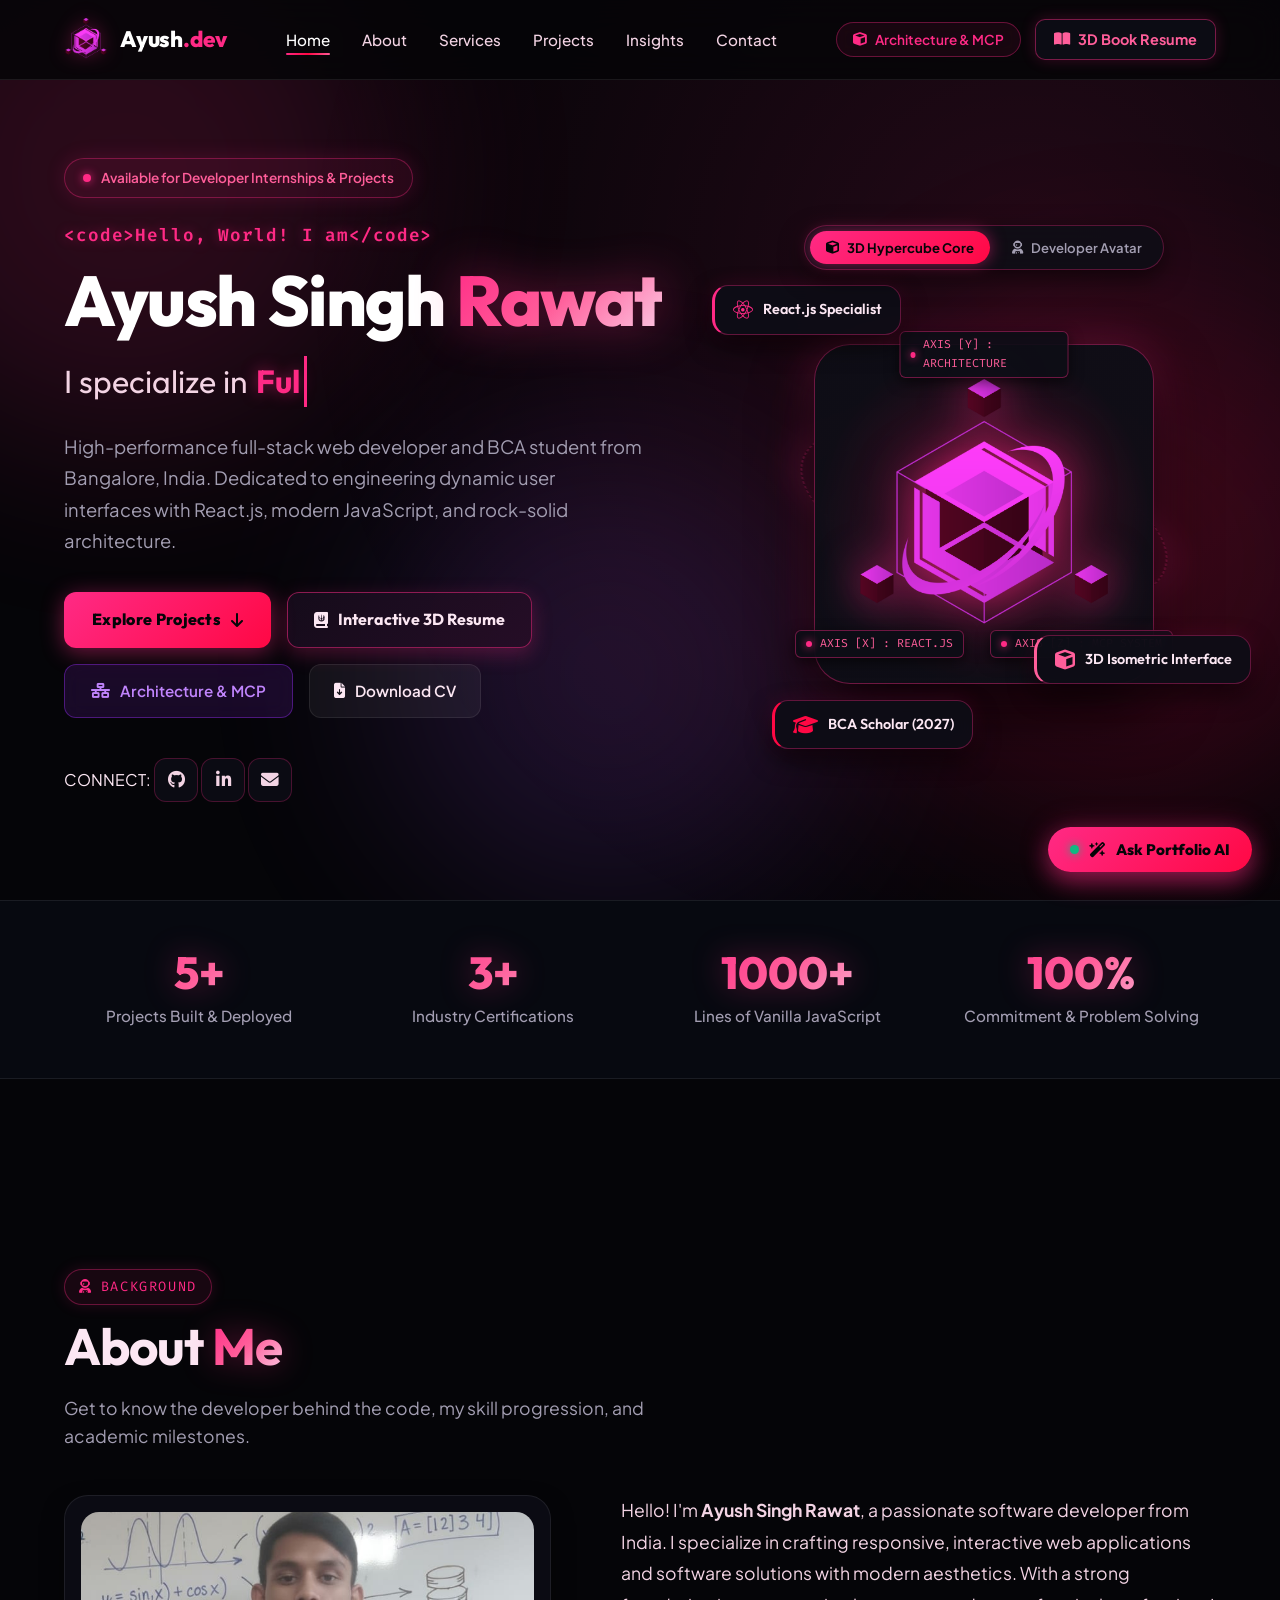
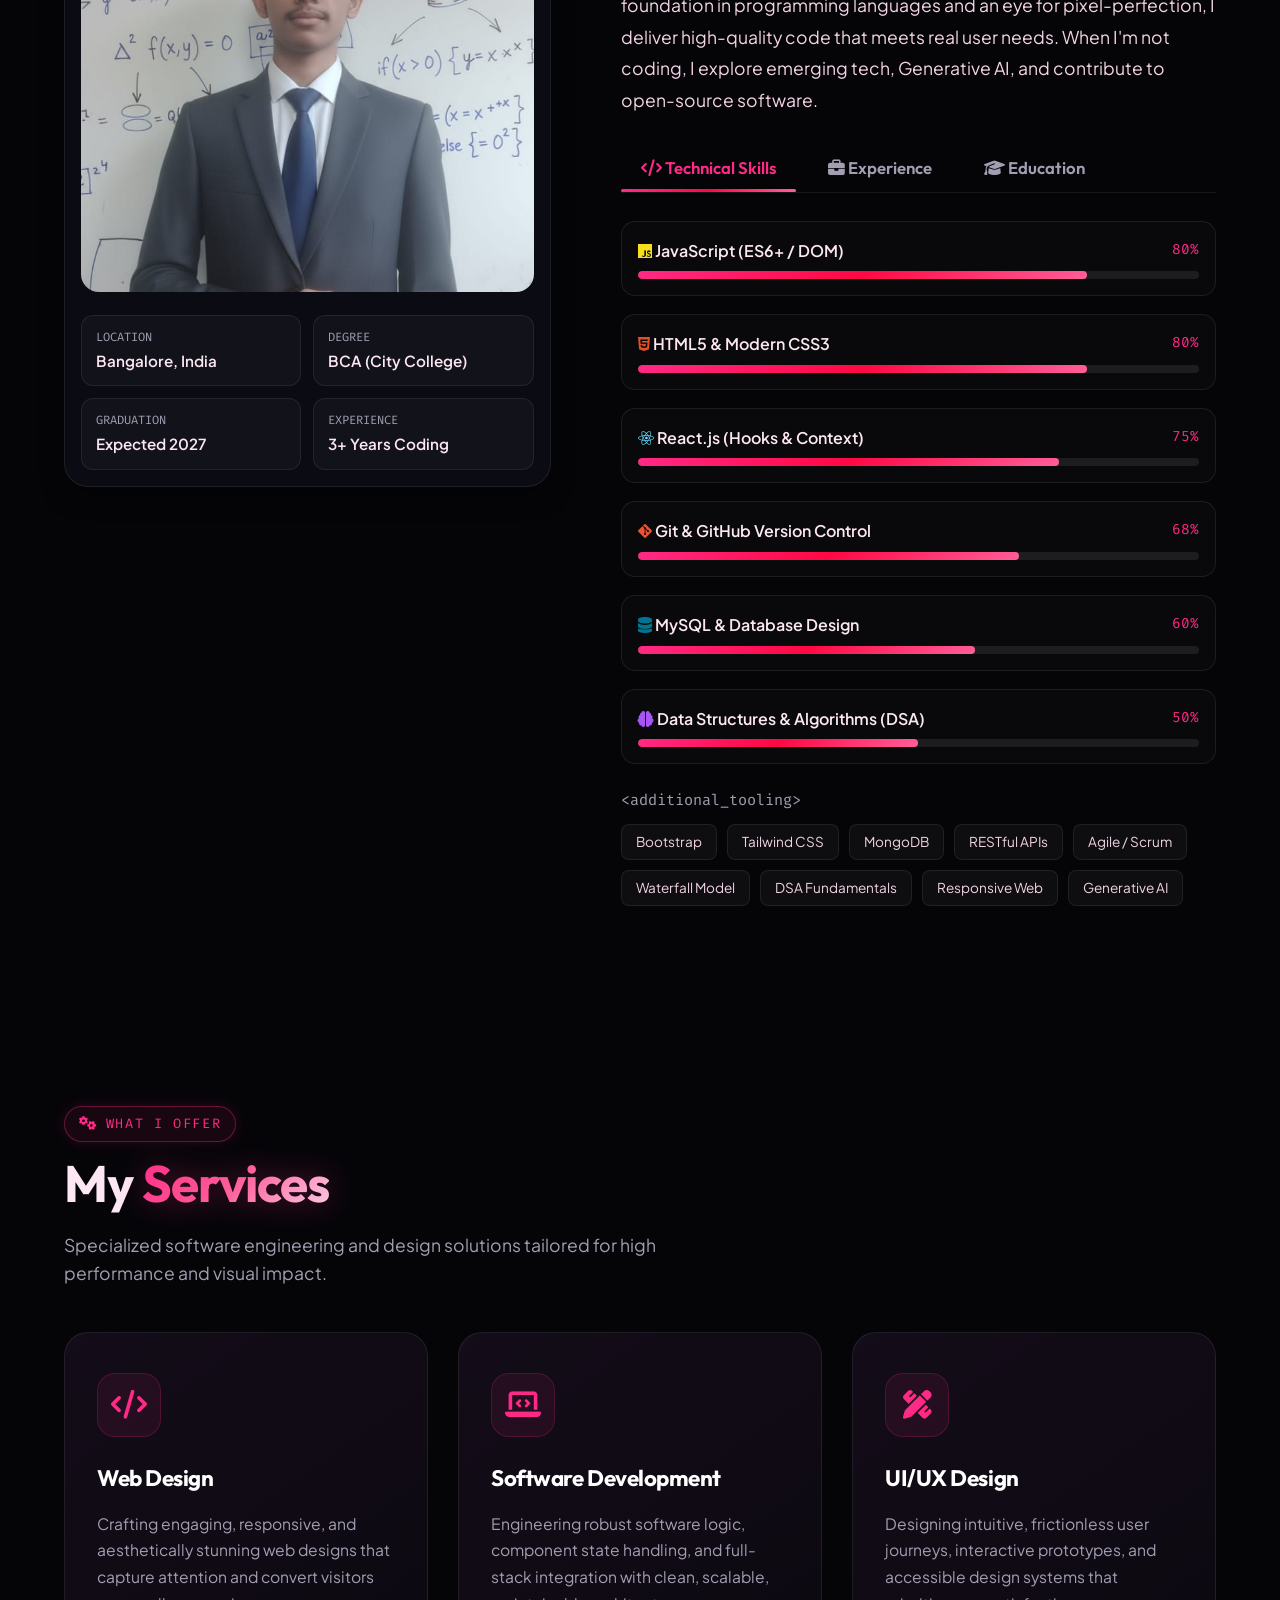
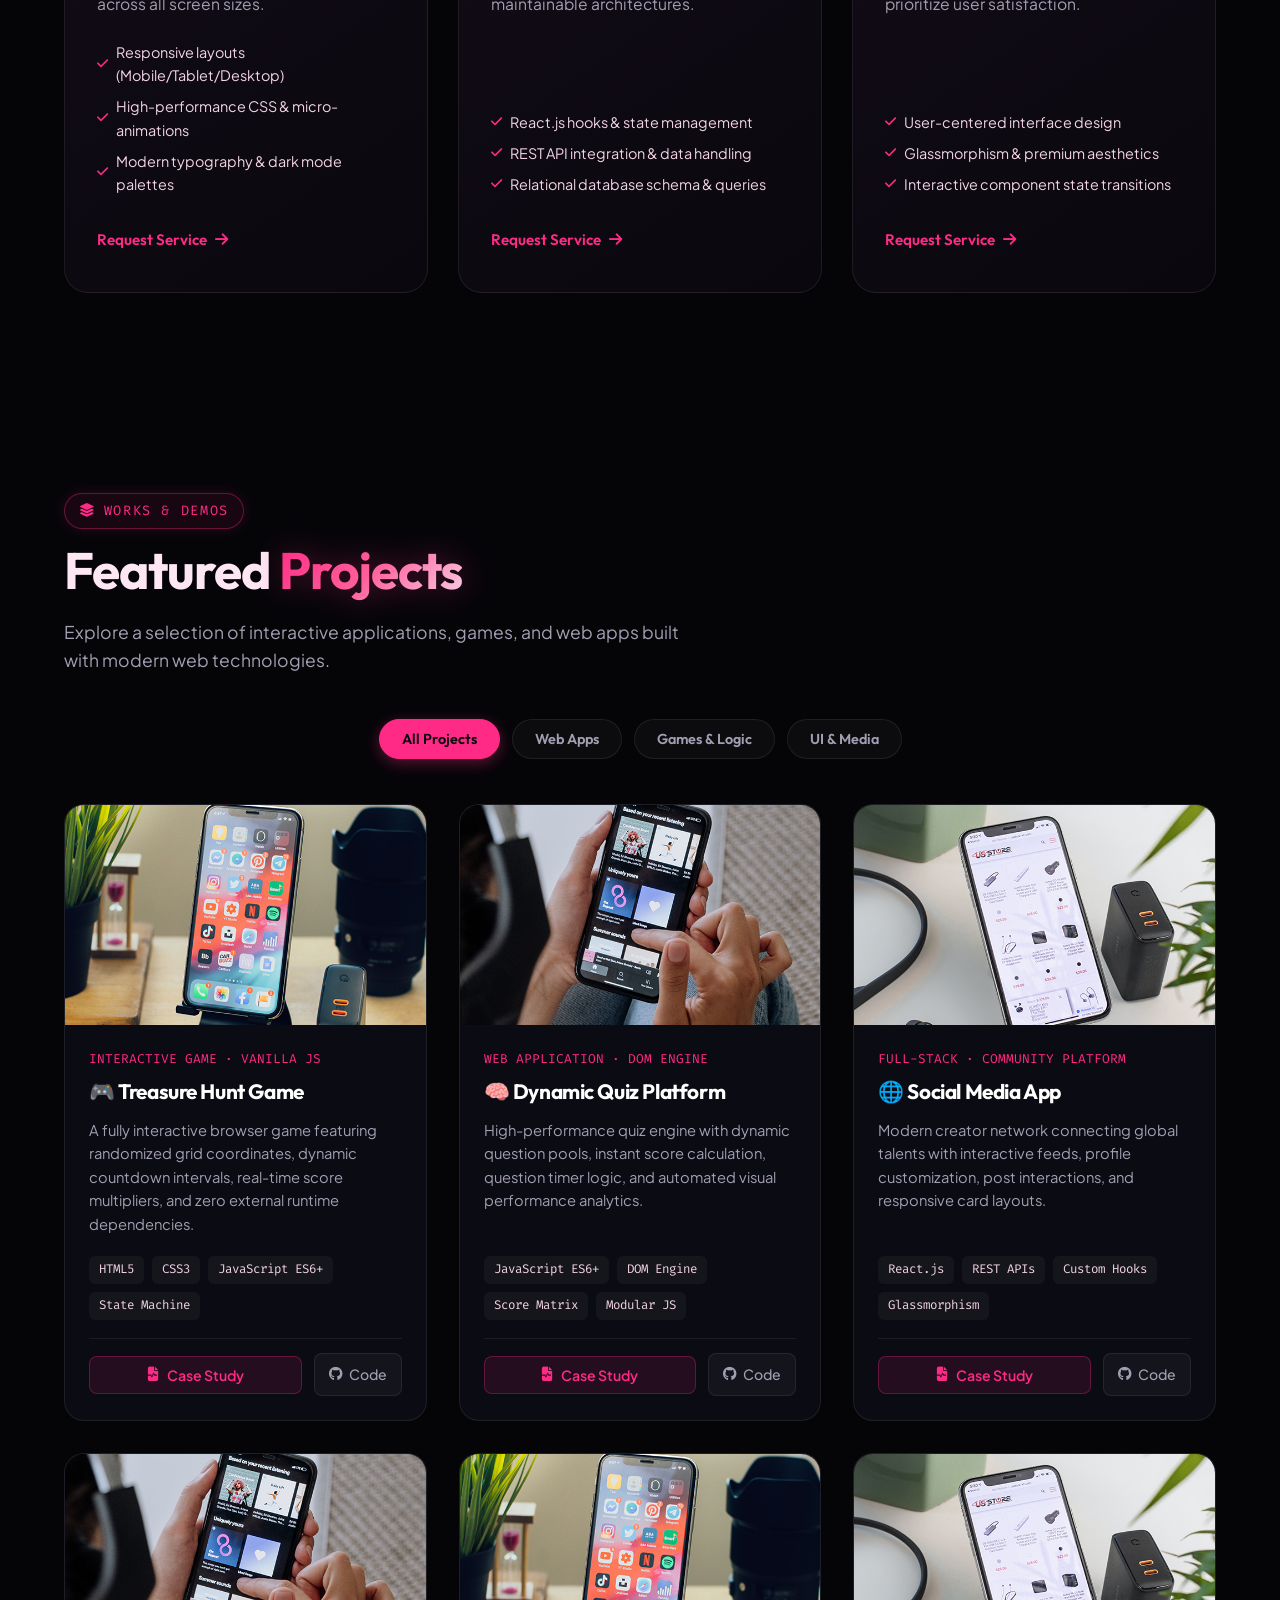
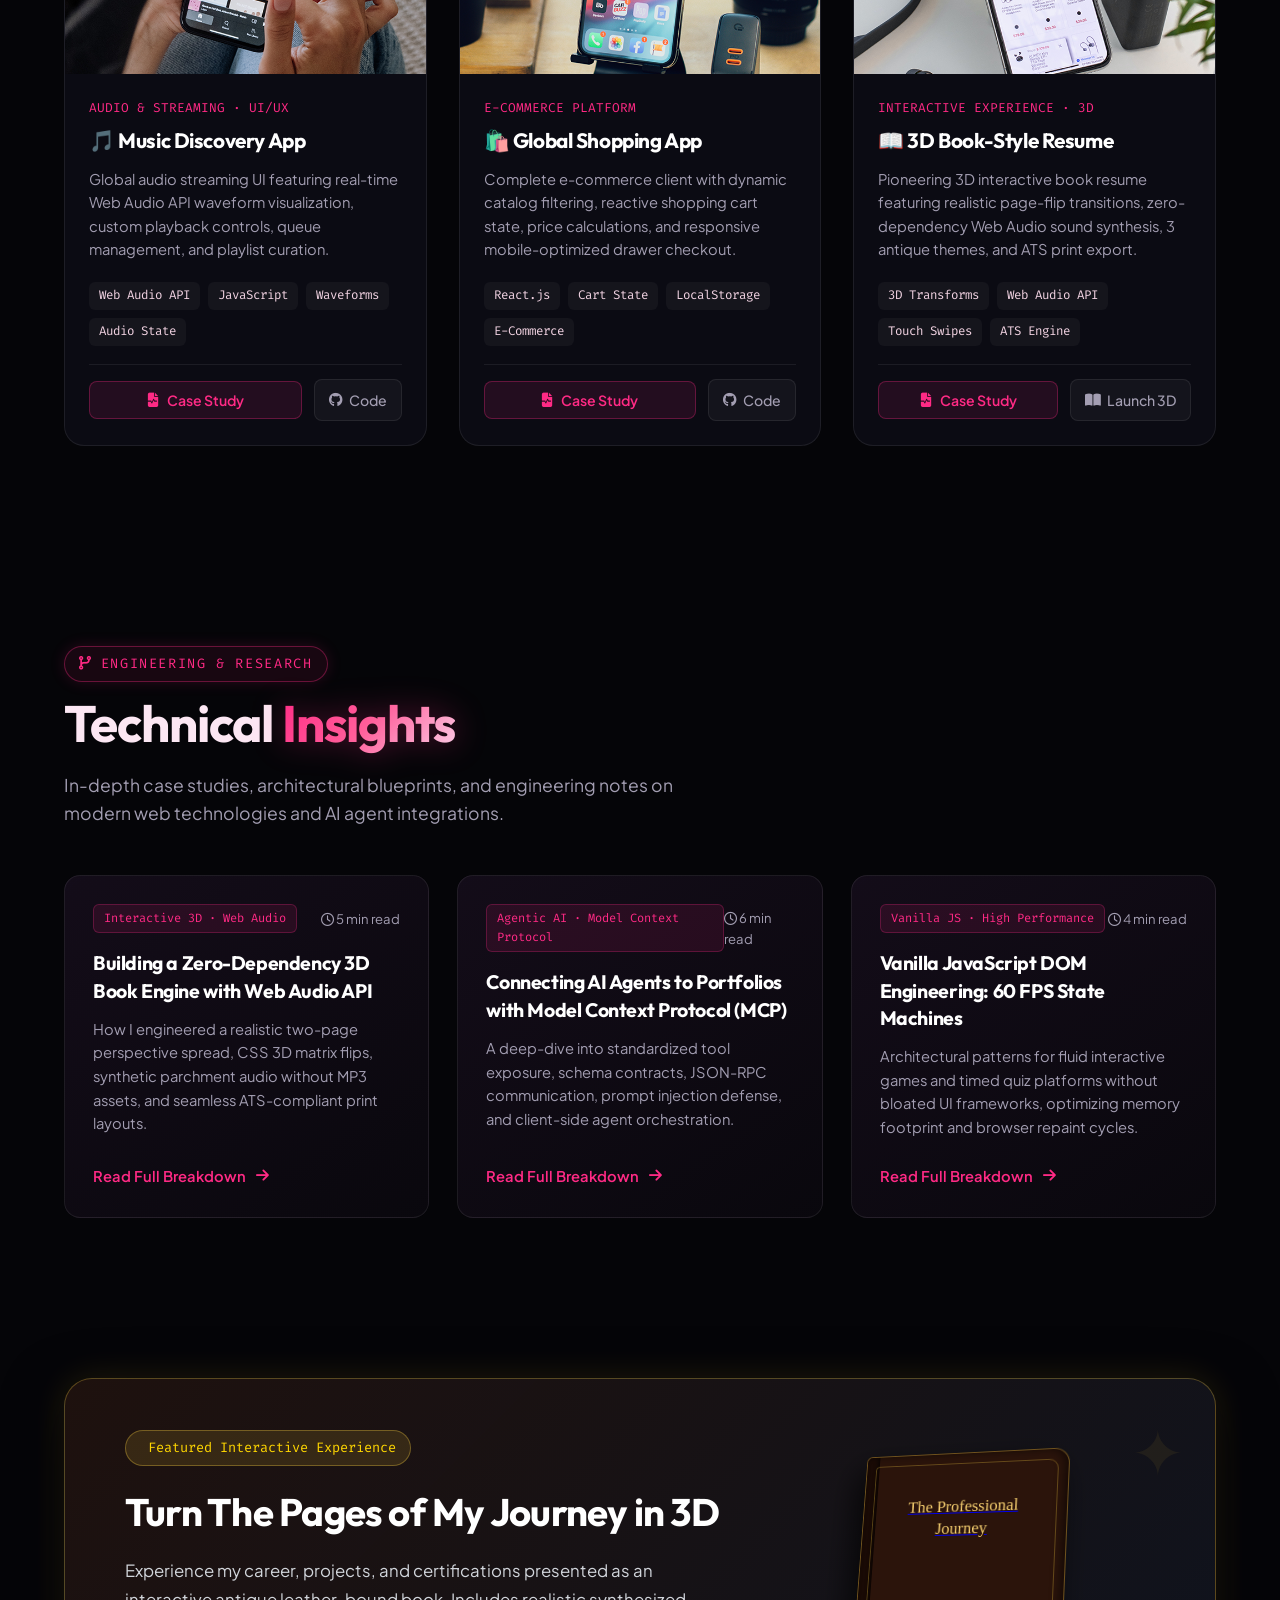
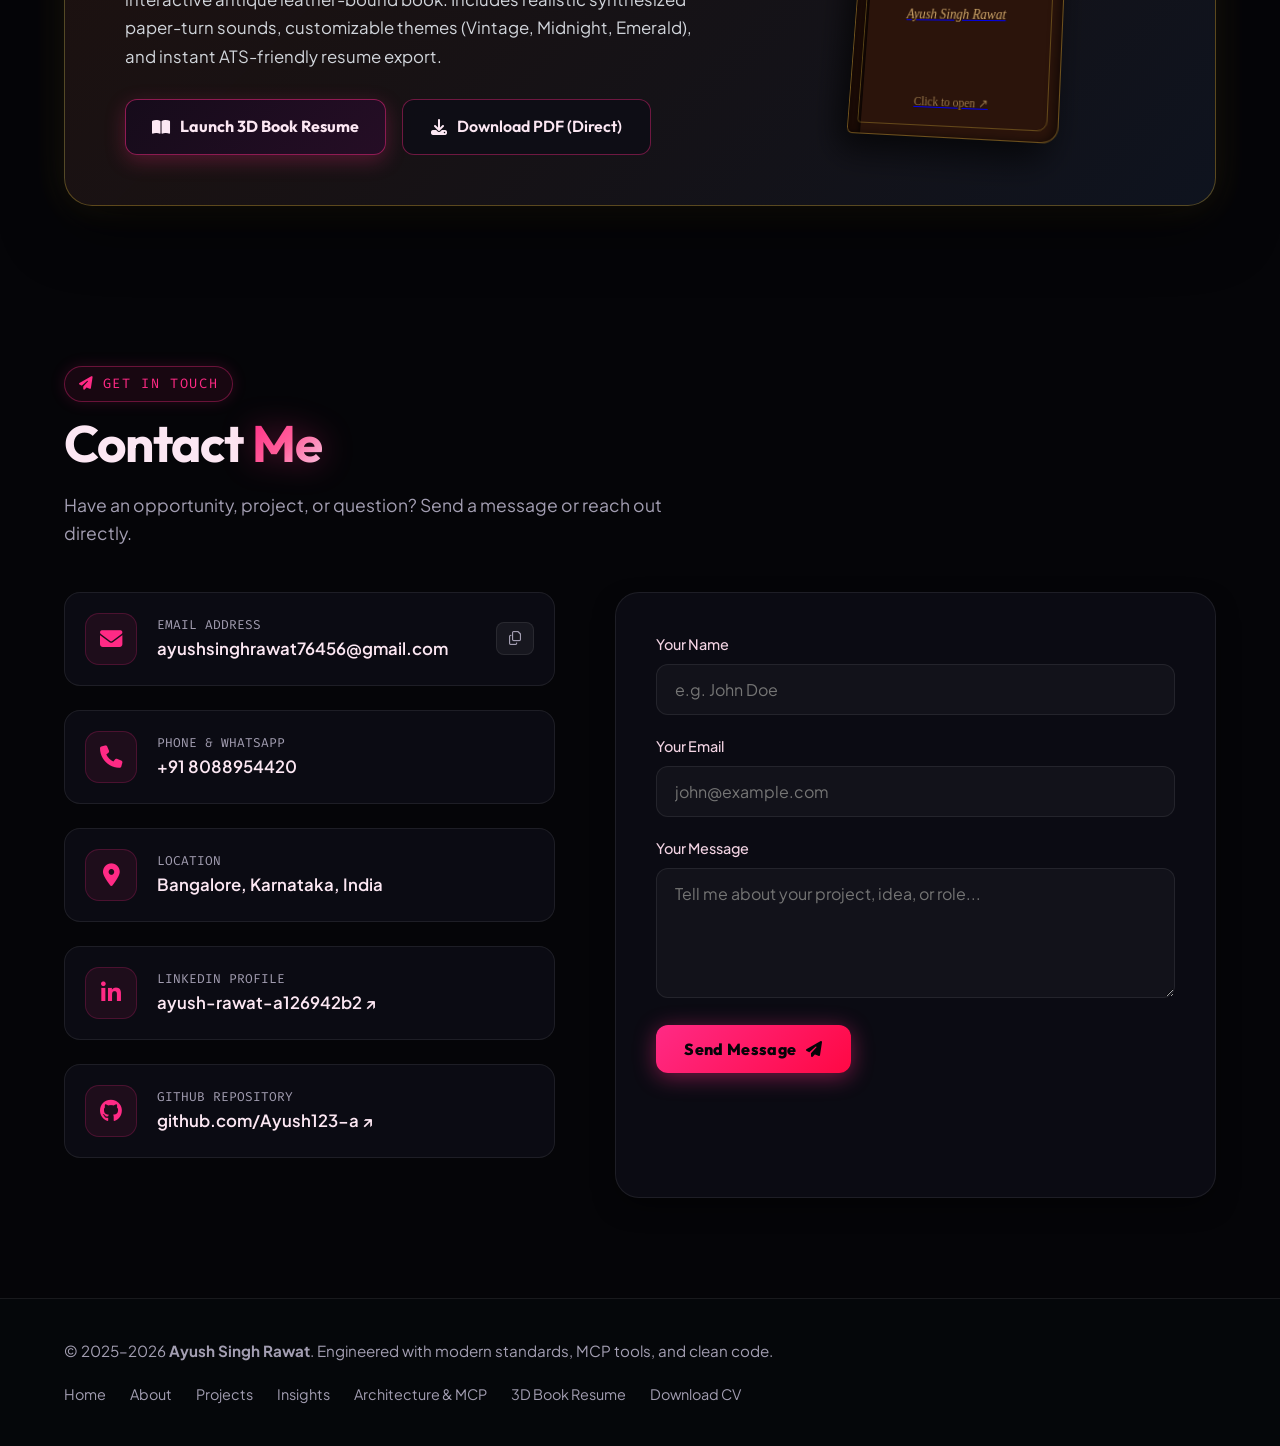
==== commit 19697b8d: "new" ====
--- a/index.html
+++ b/index.html
@@ -15,7 +15,7 @@
   <meta property="og:image" content="assets/images/user.png">
 
   <!-- Favicon -->
-  <link rel="icon" type="image/png" href="assets/images/logo.png">
+  <link rel="icon" type="image/png" href="assets/images/cube-emblem-pink.png">
 
   <!-- Stylesheets -->
   <link rel="stylesheet" href="css/style.css">
@@ -36,8 +36,8 @@
   <header id="navbar">
     <div class="container nav-container">
       <a href="#hero" class="brand-logo" aria-label="Ayush Home">
-        <img src="assets/images/logo.png" alt="Ayush Logo" onerror="this.style.display='none'">
-        <span class="brand-text">Ayush<span>.dev</span></span>
+        <img src="assets/images/cube-emblem-pink.png" alt="Ayush 3D Isometric Cube Logo" class="brand-cube-logo">
+        <span class="brand-text">Ayush<span style="color: var(--primary);">.dev</span></span>
       </a>
 
       <ul class="nav-links" id="navLinks">
@@ -45,10 +45,15 @@
         <li><a href="#about">About</a></li>
         <li><a href="#services">Services</a></li>
         <li><a href="#portfolio">Projects</a></li>
+        <li><a href="#insights">Insights</a></li>
         <li><a href="#contact">Contact</a></li>
       </ul>
 
       <div class="nav-actions">
+        <button id="openMcpModalNavBtn" class="btn-mcp-nav" title="Inspect System Architecture & Model Context Protocol (MCP)">
+          <i class="fa-solid fa-cube"></i>
+          <span>Architecture & MCP</span>
+        </button>
         <a href="resume.html" class="btn-book-nav" title="Open Interactive 3D Book Resume">
           <i class="fa-solid fa-book-open"></i>
           <span>3D Book Resume</span>
@@ -92,7 +97,11 @@
             <i class="fa-solid fa-book-journal-whills"></i>
             <span>Interactive 3D Resume</span>
           </a>
-          <a href="assets/Ayush_Singh_Rawat_Resume.pdf" download="Ayush_Singh_Rawat_Resume.pdf" class="btn-secondary">
+          <button id="heroMcpBtn" class="btn-secondary btn-mcp-hero" title="Inspect System Architecture & MCP">
+            <i class="fa-solid fa-network-wired"></i>
+            <span>Architecture & MCP</span>
+          </button>
+          <a href="assets/Ayush_Singh_Rawat_Resume.pdf" download="Ayush_Singh_Rawat_Resume.pdf" class="btn-ghost-cv" title="Download Official Resume PDF">
             <i class="fa-solid fa-file-arrow-down"></i>
             <span>Download CV</span>
           </a>
@@ -112,28 +121,67 @@
         </div>
       </div>
 
-      <!-- Hero Visual / Avatar Showcase -->
+      <!-- Hero Visual: 3D Isometric Hypercube Showcase & Switcher -->
       <div class="hero-visual">
-        <div class="avatar-frame">
+        <!-- Interactive View Switcher -->
+        <div class="hero-visual-switcher" id="heroVisualSwitcher">
+          <button class="switcher-tab active" data-view="cube" id="switchCubeBtn" type="button" aria-label="Switch to 3D Hypercube Core">
+            <i class="fa-solid fa-cube"></i>
+            <span>3D Hypercube Core</span>
+          </button>
+          <button class="switcher-tab" data-view="avatar" id="switchAvatarBtn" type="button" aria-label="Switch to Developer Avatar">
+            <i class="fa-solid fa-user-astronaut"></i>
+            <span>Developer Avatar</span>
+          </button>
+        </div>
+
+        <!-- 3D Isometric Hypercube Showcase Stage -->
+        <div class="cube-stage-3d" id="cubeStage">
+          <div class="cube-orbital-backdrop" aria-hidden="true">
+            <div class="orbital-glow-ring"></div>
+            <div class="orbital-laser-track"></div>
+          </div>
+          
+          <div class="cube-emblem-wrapper" id="cubeEmblemCard" title="Interactive 3D Hypercube Interface">
+            <img src="assets/images/cube-emblem-pink.png" alt="3D Isometric Hypercube System Emblem" class="cube-hero-emblem">
+            
+            <!-- Satellite Axis Markers -->
+            <div class="satellite-marker marker-top">
+              <span class="marker-dot"></span>
+              <span class="marker-tag">AXIS [Y] : ARCHITECTURE</span>
+            </div>
+            <div class="satellite-marker marker-left">
+              <span class="marker-dot"></span>
+              <span class="marker-tag">AXIS [X] : REACT.JS</span>
+            </div>
+            <div class="satellite-marker marker-right">
+              <span class="marker-dot"></span>
+              <span class="marker-tag">AXIS [Z] : MCP SYSTEM</span>
+            </div>
+          </div>
+        </div>
+
+        <!-- Developer Portrait Frame (Accessible via toggle) -->
+        <div class="avatar-frame hidden" id="avatarStage">
           <div class="avatar-inner">
             <img src="assets/images/user.png" alt="Ayush Singh Rawat profile photo">
           </div>
         </div>
 
-        <!-- Floating Badges -->
+        <!-- Floating Badges in Pink & Black Cyber Theme -->
         <div class="floating-chip chip-react">
-          <i class="fa-brands fa-react" style="color: #61dafb;"></i>
+          <i class="fa-brands fa-react" style="color: #ff2a85;"></i>
           <span>React.js Specialist</span>
         </div>
 
-        <div class="floating-chip chip-js">
-          <i class="fa-brands fa-js" style="color: #f7df1e;"></i>
-          <span>JavaScript ES6+</span>
+        <div class="floating-chip chip-cube">
+          <i class="fa-solid fa-cube" style="color: #ff5e9a;"></i>
+          <span>3D Isometric Interface</span>
         </div>
 
         <div class="floating-chip chip-bca">
-          <i class="fa-solid fa-graduation-cap" style="color: #10b981;"></i>
-          <span>BCA (Expected 2027)</span>
+          <i class="fa-solid fa-graduation-cap" style="color: #ff0844;"></i>
+          <span>BCA Scholar (2027)</span>
         </div>
       </div>
     </div>
@@ -220,36 +268,6 @@
               <div class="skill-bar-item">
                 <div class="skill-bar-top">
                   <span class="skill-name"><i class="fa-brands fa-js" style="color:#f7df1e;"></i> JavaScript (ES6+ / DOM)</span>
-                  <span class="skill-pct">90%</span>
-                </div>
-                <div class="skill-track">
-                  <div class="skill-progress" data-width="90" style="width: 90%;"></div>
-                </div>
-              </div>
-
-              <div class="skill-bar-item">
-                <div class="skill-bar-top">
-                  <span class="skill-name"><i class="fa-brands fa-react" style="color:#61dafb;"></i> React.js (Hooks & Context)</span>
-                  <span class="skill-pct">85%</span>
-                </div>
-                <div class="skill-track">
-                  <div class="skill-progress" data-width="85" style="width: 85%;"></div>
-                </div>
-              </div>
-
-              <div class="skill-bar-item">
-                <div class="skill-bar-top">
-                  <span class="skill-name"><i class="fa-brands fa-html5" style="color:#e34f26;"></i> HTML5 & Modern CSS3</span>
-                  <span class="skill-pct">92%</span>
-                </div>
-                <div class="skill-track">
-                  <div class="skill-progress" data-width="92" style="width: 92%;"></div>
-                </div>
-              </div>
-
-              <div class="skill-bar-item">
-                <div class="skill-bar-top">
-                  <span class="skill-name"><i class="fa-solid fa-database" style="color:#00758f;"></i> MySQL & Database Design</span>
                   <span class="skill-pct">80%</span>
                 </div>
                 <div class="skill-track">
@@ -259,11 +277,51 @@
 
               <div class="skill-bar-item">
                 <div class="skill-bar-top">
-                  <span class="skill-name"><i class="fa-brands fa-git-alt" style="color:#f05032;"></i> Git & GitHub Version Control</span>
-                  <span class="skill-pct">88%</span>
+                  <span class="skill-name"><i class="fa-brands fa-html5" style="color:#e34f26;"></i> HTML5 & Modern CSS3</span>
+                  <span class="skill-pct">80%</span>
                 </div>
                 <div class="skill-track">
-                  <div class="skill-progress" data-width="88" style="width: 88%;"></div>
+                  <div class="skill-progress" data-width="80" style="width: 80%;"></div>
+                </div>
+              </div>
+
+              <div class="skill-bar-item">
+                <div class="skill-bar-top">
+                  <span class="skill-name"><i class="fa-brands fa-react" style="color:#61dafb;"></i> React.js (Hooks & Context)</span>
+                  <span class="skill-pct">75%</span>
+                </div>
+                <div class="skill-track">
+                  <div class="skill-progress" data-width="75" style="width: 75%;"></div>
+                </div>
+              </div>
+
+              <div class="skill-bar-item">
+                <div class="skill-bar-top">
+                  <span class="skill-name"><i class="fa-brands fa-git-alt" style="color:#f05032;"></i> Git & GitHub Version Control</span>
+                  <span class="skill-pct">68%</span>
+                </div>
+                <div class="skill-track">
+                  <div class="skill-progress" data-width="68" style="width: 68%;"></div>
+                </div>
+              </div>
+
+              <div class="skill-bar-item">
+                <div class="skill-bar-top">
+                  <span class="skill-name"><i class="fa-solid fa-database" style="color:#00758f;"></i> MySQL & Database Design</span>
+                  <span class="skill-pct">60%</span>
+                </div>
+                <div class="skill-track">
+                  <div class="skill-progress" data-width="60" style="width: 60%;"></div>
+                </div>
+              </div>
+
+              <div class="skill-bar-item">
+                <div class="skill-bar-top">
+                  <span class="skill-name"><i class="fa-solid fa-brain" style="color:#a855f7;"></i> Data Structures & Algorithms (DSA)</span>
+                  <span class="skill-pct">50%</span>
+                </div>
+                <div class="skill-track">
+                  <div class="skill-progress" data-width="50" style="width: 50%;"></div>
                 </div>
               </div>
             </div>
@@ -420,169 +478,297 @@
 
       <div class="projects-grid">
         <!-- Project 1: Treasure Hunt Game -->
-        <div class="project-card" data-category="game-logic">
+        <div class="project-card" data-category="game-logic" data-project="treasure-hunt">
           <div class="project-thumb">
             <img src="assets/images/work-1.png" alt="Treasure Hunt Game">
             <div class="project-overlay">
               <a href="https://github.com/Ayush123-a" target="_blank" rel="noopener noreferrer" class="overlay-btn" title="View Source on GitHub">
                 <i class="fa-brands fa-github"></i>
               </a>
-              <a href="#portfolio" class="overlay-btn" title="Details">
+              <button class="overlay-btn open-case-study" data-project="treasure-hunt" title="Read Architectural Case Study">
                 <i class="fa-solid fa-arrow-up-right-from-square"></i>
-              </a>
+              </button>
             </div>
           </div>
           <div class="project-info">
             <span class="project-category">Interactive Game · Vanilla JS</span>
             <h3 class="project-title">🎮 Treasure Hunt Game</h3>
             <p class="project-description">
-              A fully interactive, browser-based game featuring complex scoring algorithms, item randomization, countdown timer logic, and dynamic state management on GitHub Pages.
+              A fully interactive browser game featuring randomized grid coordinates, dynamic countdown intervals, real-time score multipliers, and zero external runtime dependencies.
             </p>
             <div class="project-tags">
               <span class="project-tag">HTML5</span>
               <span class="project-tag">CSS3</span>
-              <span class="project-tag">JavaScript</span>
-              <span class="project-tag">GitHub Pages</span>
+              <span class="project-tag">JavaScript ES6+</span>
+              <span class="project-tag">State Machine</span>
+            </div>
+            <div class="project-actions-bar">
+              <button class="btn-case-study open-case-study" data-project="treasure-hunt">
+                <i class="fa-solid fa-file-waveform"></i>
+                <span>Case Study</span>
+              </button>
+              <a href="https://github.com/Ayush123-a" target="_blank" rel="noopener noreferrer" class="btn-project-source" title="View GitHub Source">
+                <i class="fa-brands fa-github"></i>
+                <span>Code</span>
+              </a>
             </div>
           </div>
         </div>
 
         <!-- Project 2: Dynamic Quiz Application -->
-        <div class="project-card" data-category="web-app game-logic">
+        <div class="project-card" data-category="web-app game-logic" data-project="quiz-platform">
           <div class="project-thumb">
             <img src="assets/images/work-2.png" alt="Dynamic Quiz Application">
             <div class="project-overlay">
               <a href="https://github.com/Ayush123-a" target="_blank" rel="noopener noreferrer" class="overlay-btn" title="GitHub Code">
                 <i class="fa-brands fa-github"></i>
               </a>
-              <a href="#portfolio" class="overlay-btn" title="Details">
+              <button class="overlay-btn open-case-study" data-project="quiz-platform" title="Read Architectural Case Study">
                 <i class="fa-solid fa-arrow-up-right-from-square"></i>
-              </a>
+              </button>
             </div>
           </div>
           <div class="project-info">
             <span class="project-category">Web Application · DOM Engine</span>
             <h3 class="project-title">🧠 Dynamic Quiz Platform</h3>
             <p class="project-description">
-              Engineered a dynamic quiz engine utilizing advanced DOM manipulation for instant question rendering, real-time score calculation, and visual feedback for timed questions.
+              High-performance quiz engine with dynamic question pools, instant score calculation, question timer logic, and automated visual performance analytics.
             </p>
             <div class="project-tags">
               <span class="project-tag">JavaScript ES6+</span>
-              <span class="project-tag">DOM API</span>
-              <span class="project-tag">Responsive UI</span>
-              <span class="project-tag">Scalable Engine</span>
+              <span class="project-tag">DOM Engine</span>
+              <span class="project-tag">Score Matrix</span>
+              <span class="project-tag">Modular JS</span>
+            </div>
+            <div class="project-actions-bar">
+              <button class="btn-case-study open-case-study" data-project="quiz-platform">
+                <i class="fa-solid fa-file-waveform"></i>
+                <span>Case Study</span>
+              </button>
+              <a href="https://github.com/Ayush123-a" target="_blank" rel="noopener noreferrer" class="btn-project-source" title="View GitHub Source">
+                <i class="fa-brands fa-github"></i>
+                <span>Code</span>
+              </a>
             </div>
           </div>
         </div>
 
         <!-- Project 3: Social Media App -->
-        <div class="project-card" data-category="web-app ui-services">
+        <div class="project-card" data-category="web-app ui-services" data-project="social-media-app">
           <div class="project-thumb">
             <img src="assets/images/work-3.png" alt="Social Media App">
             <div class="project-overlay">
               <a href="https://github.com/Ayush123-a" target="_blank" rel="noopener noreferrer" class="overlay-btn" title="GitHub Code">
                 <i class="fa-brands fa-github"></i>
               </a>
-              <a href="#portfolio" class="overlay-btn" title="Details">
+              <button class="overlay-btn open-case-study" data-project="social-media-app" title="Read Architectural Case Study">
                 <i class="fa-solid fa-arrow-up-right-from-square"></i>
-              </a>
+              </button>
             </div>
           </div>
           <div class="project-info">
             <span class="project-category">Full-Stack · Community Platform</span>
             <h3 class="project-title">🌐 Social Media App</h3>
             <p class="project-description">
-              Connects creators and talented people worldwide with live feeds, profile showcases, interactive posts, and clean modern aesthetic styling.
+              Modern creator network connecting global talents with interactive feeds, profile customization, post interactions, and responsive card layouts.
             </p>
             <div class="project-tags">
               <span class="project-tag">React.js</span>
-              <span class="project-tag">Modern UI</span>
               <span class="project-tag">REST APIs</span>
-              <span class="project-tag">Mobile First</span>
+              <span class="project-tag">Custom Hooks</span>
+              <span class="project-tag">Glassmorphism</span>
+            </div>
+            <div class="project-actions-bar">
+              <button class="btn-case-study open-case-study" data-project="social-media-app">
+                <i class="fa-solid fa-file-waveform"></i>
+                <span>Case Study</span>
+              </button>
+              <a href="https://github.com/Ayush123-a" target="_blank" rel="noopener noreferrer" class="btn-project-source" title="View GitHub Source">
+                <i class="fa-brands fa-github"></i>
+                <span>Code</span>
+              </a>
             </div>
           </div>
         </div>
 
         <!-- Project 4: Music Streaming App -->
-        <div class="project-card" data-category="web-app ui-services">
+        <div class="project-card" data-category="web-app ui-services" data-project="music-discovery-app">
           <div class="project-thumb">
             <img src="assets/images/work-2.png" alt="Music App">
             <div class="project-overlay">
               <a href="https://github.com/Ayush123-a" target="_blank" rel="noopener noreferrer" class="overlay-btn" title="GitHub Code">
                 <i class="fa-brands fa-github"></i>
               </a>
-              <a href="#portfolio" class="overlay-btn" title="Details">
+              <button class="overlay-btn open-case-study" data-project="music-discovery-app" title="Read Architectural Case Study">
                 <i class="fa-solid fa-arrow-up-right-from-square"></i>
-              </a>
+              </button>
             </div>
           </div>
           <div class="project-info">
             <span class="project-category">Audio & Streaming · UI/UX</span>
             <h3 class="project-title">🎵 Music Discovery App</h3>
             <p class="project-description">
-              Allows users to discover, stream, and organize diverse music tracks from across the globe with custom playback controls and audio waveform visuals.
+              Global audio streaming UI featuring real-time Web Audio API waveform visualization, custom playback controls, queue management, and playlist curation.
             </p>
             <div class="project-tags">
-              <span class="project-tag">Web Audio</span>
+              <span class="project-tag">Web Audio API</span>
               <span class="project-tag">JavaScript</span>
-              <span class="project-tag">CSS Grid</span>
-              <span class="project-tag">Player UI</span>
+              <span class="project-tag">Waveforms</span>
+              <span class="project-tag">Audio State</span>
+            </div>
+            <div class="project-actions-bar">
+              <button class="btn-case-study open-case-study" data-project="music-discovery-app">
+                <i class="fa-solid fa-file-waveform"></i>
+                <span>Case Study</span>
+              </button>
+              <a href="https://github.com/Ayush123-a" target="_blank" rel="noopener noreferrer" class="btn-project-source" title="View GitHub Source">
+                <i class="fa-brands fa-github"></i>
+                <span>Code</span>
+              </a>
             </div>
           </div>
         </div>
 
         <!-- Project 5: Online Shopping / E-Commerce -->
-        <div class="project-card" data-category="web-app">
+        <div class="project-card" data-category="web-app" data-project="global-shopping-app">
           <div class="project-thumb">
             <img src="assets/images/work-1.png" alt="Online Shopping App">
             <div class="project-overlay">
               <a href="https://github.com/Ayush123-a" target="_blank" rel="noopener noreferrer" class="overlay-btn" title="GitHub Code">
                 <i class="fa-brands fa-github"></i>
               </a>
-              <a href="#portfolio" class="overlay-btn" title="Details">
+              <button class="overlay-btn open-case-study" data-project="global-shopping-app" title="Read Architectural Case Study">
                 <i class="fa-solid fa-arrow-up-right-from-square"></i>
-              </a>
+              </button>
             </div>
           </div>
           <div class="project-info">
             <span class="project-category">E-Commerce Platform</span>
             <h3 class="project-title">🛍️ Global Shopping App</h3>
             <p class="project-description">
-              An e-commerce experience connecting buyers with worldwide products, featuring instant filtering, cart management, and seamless responsive design.
+              Complete e-commerce client with dynamic catalog filtering, reactive shopping cart state, price calculations, and responsive mobile-optimized drawer checkout.
             </p>
             <div class="project-tags">
               <span class="project-tag">React.js</span>
-              <span class="project-tag">State Management</span>
-              <span class="project-tag">Cart Logic</span>
-              <span class="project-tag">Payment Mock</span>
+              <span class="project-tag">Cart State</span>
+              <span class="project-tag">LocalStorage</span>
+              <span class="project-tag">E-Commerce</span>
+            </div>
+            <div class="project-actions-bar">
+              <button class="btn-case-study open-case-study" data-project="global-shopping-app">
+                <i class="fa-solid fa-file-waveform"></i>
+                <span>Case Study</span>
+              </button>
+              <a href="https://github.com/Ayush123-a" target="_blank" rel="noopener noreferrer" class="btn-project-source" title="View GitHub Source">
+                <i class="fa-brands fa-github"></i>
+                <span>Code</span>
+              </a>
             </div>
           </div>
         </div>
 
         <!-- Project 6: Interactive 3D Book Resume -->
-        <div class="project-card" data-category="web-app ui-services">
+        <div class="project-card" data-category="web-app ui-services" data-project="book-resume">
           <div class="project-thumb">
             <img src="assets/images/work-3.png" alt="Interactive 3D Book Resume">
             <div class="project-overlay">
               <a href="resume.html" class="overlay-btn" title="Launch 3D Book Resume">
                 <i class="fa-solid fa-book-open"></i>
               </a>
+              <button class="overlay-btn open-case-study" data-project="book-resume" title="Read Architectural Case Study">
+                <i class="fa-solid fa-arrow-up-right-from-square"></i>
+              </button>
             </div>
           </div>
           <div class="project-info">
             <span class="project-category">Interactive Experience · 3D</span>
             <h3 class="project-title">📖 3D Book-Style Resume</h3>
             <p class="project-description">
-              An interactive realistic book resume with 3D page flip transitions, realistic synthesized audio, antique parchment texture, and one-click ATS export.
+              Pioneering 3D interactive book resume featuring realistic page-flip transitions, zero-dependency Web Audio sound synthesis, 3 antique themes, and ATS print export.
             </p>
             <div class="project-tags">
-              <span class="project-tag">3D CSS Transforms</span>
+              <span class="project-tag">3D Transforms</span>
               <span class="project-tag">Web Audio API</span>
               <span class="project-tag">Touch Swipes</span>
-              <span class="project-tag">ATS Print Ready</span>
-            </div>
-          </div>
-        </div>
+              <span class="project-tag">ATS Engine</span>
+            </div>
+            <div class="project-actions-bar">
+              <button class="btn-case-study open-case-study" data-project="book-resume">
+                <i class="fa-solid fa-file-waveform"></i>
+                <span>Case Study</span>
+              </button>
+              <a href="resume.html" class="btn-project-demo" title="Launch 3D Experience">
+                <i class="fa-solid fa-book-open"></i>
+                <span>Launch 3D</span>
+              </a>
+            </div>
+          </div>
+        </div>
+      </div>
+    </div>
+  </section>
+
+  <!-- Engineering Insights & Technical Blog Section -->
+  <section id="insights">
+    <div class="container">
+      <div class="section-tag"><i class="fa-solid fa-code-branch"></i> Engineering & Research</div>
+      <h2 class="section-title">Technical <span class="gradient-text">Insights</span></h2>
+      <p class="section-desc">In-depth case studies, architectural blueprints, and engineering notes on modern web technologies and AI agent integrations.</p>
+
+      <div class="insights-grid">
+        <!-- Article 1 -->
+        <article class="insight-card" data-article="3d-book-engine">
+          <div class="insight-meta">
+            <span class="insight-tag">Interactive 3D · Web Audio</span>
+            <span class="insight-read-time"><i class="fa-regular fa-clock"></i> 5 min read</span>
+          </div>
+          <h3 class="insight-title">Building a Zero-Dependency 3D Book Engine with Web Audio API</h3>
+          <p class="insight-excerpt">
+            How I engineered a realistic two-page perspective spread, CSS 3D matrix flips, synthetic parchment audio without MP3 assets, and seamless ATS-compliant print layouts.
+          </p>
+          <div class="insight-footer">
+            <button class="btn-read-insight open-article-btn" data-article="3d-book-engine">
+              <span>Read Full Breakdown</span>
+              <i class="fa-solid fa-arrow-right"></i>
+            </button>
+          </div>
+        </article>
+
+        <!-- Article 2 -->
+        <article class="insight-card" data-article="mcp-portfolio-agent">
+          <div class="insight-meta">
+            <span class="insight-tag">Agentic AI · Model Context Protocol</span>
+            <span class="insight-read-time"><i class="fa-regular fa-clock"></i> 6 min read</span>
+          </div>
+          <h3 class="insight-title">Connecting AI Agents to Portfolios with Model Context Protocol (MCP)</h3>
+          <p class="insight-excerpt">
+            A deep-dive into standardized tool exposure, schema contracts, JSON-RPC communication, prompt injection defense, and client-side agent orchestration.
+          </p>
+          <div class="insight-footer">
+            <button class="btn-read-insight open-article-btn" data-article="mcp-portfolio-agent">
+              <span>Read Full Breakdown</span>
+              <i class="fa-solid fa-arrow-right"></i>
+            </button>
+          </div>
+        </article>
+
+        <!-- Article 3 -->
+        <article class="insight-card" data-article="dom-game-engineering">
+          <div class="insight-meta">
+            <span class="insight-tag">Vanilla JS · High Performance</span>
+            <span class="insight-read-time"><i class="fa-regular fa-clock"></i> 4 min read</span>
+          </div>
+          <h3 class="insight-title">Vanilla JavaScript DOM Engineering: 60 FPS State Machines</h3>
+          <p class="insight-excerpt">
+            Architectural patterns for fluid interactive games and timed quiz platforms without bloated UI frameworks, optimizing memory footprint and browser repaint cycles.
+          </p>
+          <div class="insight-footer">
+            <button class="btn-read-insight open-article-btn" data-article="dom-game-engineering">
+              <span>Read Full Breakdown</span>
+              <i class="fa-solid fa-arrow-right"></i>
+            </button>
+          </div>
+        </article>
       </div>
     </div>
   </section>
@@ -698,6 +884,12 @@
         <!-- Contact Form -->
         <div class="contact-form-box">
           <form id="contactForm">
+            <!-- Anti-Spam Honeypot Field (Invisible to real users, per authentication-and-security.md) -->
+            <div class="hp-check-wrap" style="display:none;" aria-hidden="true">
+              <label for="hpSecurityCheck">Leave this field blank</label>
+              <input type="text" name="_hp_security_check" id="hpSecurityCheck" tabindex="-1" autocomplete="off">
+            </div>
+
             <div class="form-group">
               <label for="userName" class="form-label">Your Name</label>
               <input type="text" id="userName" class="form-control" placeholder="e.g. John Doe" required>
@@ -730,17 +922,328 @@
   <footer>
     <div class="container footer-content">
       <div class="footer-text">
-        © 2025–2026 <strong>Ayush Singh Rawat</strong>. Made with 💙 Passion & Code.
+        © 2025–2026 <strong>Ayush Singh Rawat</strong>. Engineered with modern standards, MCP tools, and clean code.
       </div>
       <div class="footer-nav">
         <a href="#hero">Home</a>
         <a href="#about">About</a>
         <a href="#portfolio">Projects</a>
+        <a href="#insights">Insights</a>
+        <a href="#" id="footerMcpBtn">Architecture & MCP</a>
         <a href="resume.html">3D Book Resume</a>
         <a href="assets/Ayush_Singh_Rawat_Resume.pdf" download>Download CV</a>
       </div>
     </div>
   </footer>
+
+  <!-- ===================================================================
+       1. CASE STUDY MODAL (Architectural Deep Dive)
+       =================================================================== -->
+  <div id="caseStudyModal" class="system-modal" aria-hidden="true" role="dialog" aria-labelledby="caseStudyTitle">
+    <div class="system-modal-backdrop" id="caseStudyBackdrop"></div>
+    <div class="system-modal-dialog case-study-dialog">
+      <button class="modal-close-btn" id="closeCaseStudyBtn" aria-label="Close Case Study">
+        <i class="fa-solid fa-xmark"></i>
+      </button>
+      <div id="caseStudyContent" class="case-study-body">
+        <!-- Injected dynamically by js/portfolio.js -->
+      </div>
+    </div>
+  </div>
+
+  <!-- ===================================================================
+       2. ENGINEERING INSIGHT ARTICLE READER MODAL
+       =================================================================== -->
+  <div id="blogArticleModal" class="system-modal" aria-hidden="true" role="dialog" aria-labelledby="blogArticleTitle">
+    <div class="system-modal-backdrop" id="blogArticleBackdrop"></div>
+    <div class="system-modal-dialog blog-article-dialog">
+      <button class="modal-close-btn" id="closeBlogArticleBtn" aria-label="Close Technical Article">
+        <i class="fa-solid fa-xmark"></i>
+      </button>
+      <div id="blogArticleContent" class="blog-article-body">
+        <!-- Injected dynamically by js/portfolio.js -->
+      </div>
+    </div>
+  </div>
+
+  <!-- ===================================================================
+       3. SYSTEM ARCHITECTURE & MODEL CONTEXT PROTOCOL (MCP) MODAL
+       =================================================================== -->
+  <div id="mcpModal" class="system-modal" aria-hidden="true" role="dialog" aria-labelledby="mcpModalTitle">
+    <div class="system-modal-backdrop" id="mcpModalBackdrop"></div>
+    <div class="system-modal-dialog mcp-modal-dialog">
+      <div class="modal-header">
+        <div class="modal-title-group">
+          <div class="modal-header-icon"><i class="fa-solid fa-network-wired"></i></div>
+          <div>
+            <h3 id="mcpModalTitle">System Architecture & Model Context Protocol (MCP) Console</h3>
+            <p class="modal-subtitle">Live inspection of Ayush's engineering stack, MCP server tools, and API layers</p>
+          </div>
+        </div>
+        <button class="modal-close-btn" id="closeMcpModalBtn" aria-label="Close Architecture Inspector">
+          <i class="fa-solid fa-xmark"></i>
+        </button>
+      </div>
+
+      <!-- MCP Tab Navigation -->
+      <div class="mcp-tab-nav">
+        <button class="mcp-tab-btn active" data-mcptab="mcp-arch">
+          <i class="fa-solid fa-diagram-project"></i> Architecture Topology
+        </button>
+        <button class="mcp-tab-btn" data-mcptab="mcp-runner">
+          <i class="fa-solid fa-terminal"></i> Live MCP Tool Runner
+        </button>
+        <button class="mcp-tab-btn" data-mcptab="mcp-api">
+          <i class="fa-solid fa-server"></i> API Specification
+        </button>
+        <button class="mcp-tab-btn" data-mcptab="mcp-db">
+          <i class="fa-solid fa-database"></i> Database Schema (Prisma)
+        </button>
+      </div>
+
+      <!-- Tab 1: Architecture Topology -->
+      <div class="mcp-tab-content active" id="mcp-arch">
+        <div class="arch-flow-wrapper">
+          <div class="arch-diagram-card">
+            <div class="arch-node node-client">
+              <span class="node-badge">Client Layer</span>
+              <div class="node-title"><i class="fa-solid fa-laptop-code"></i> Browser / Recruiter</div>
+              <p class="node-desc">Next.js & Vanilla ES6 · 3D Canvas Engine · Accessible UI</p>
+            </div>
+            <div class="arch-connector"><i class="fa-solid fa-arrow-down"></i> HTTP / WebSockets</div>
+            <div class="arch-node node-api">
+              <span class="node-badge">API Layer</span>
+              <div class="node-title"><i class="fa-solid fa-bolt"></i> REST API Router (/api/*)</div>
+              <p class="node-desc">Validation (Zod) · Rate Limiting (60/min) · Auth Security</p>
+            </div>
+            <div class="arch-connector"><i class="fa-solid fa-arrow-down"></i> Tool Dispatch</div>
+            <div class="arch-split-row">
+              <div class="arch-node node-agent">
+                <span class="node-badge">Agentic AI</span>
+                <div class="node-title"><i class="fa-solid fa-robot"></i> Agent Orchestrator</div>
+                <p class="node-desc">Prompt Guardrails · System Context · History</p>
+              </div>
+              <div class="arch-node node-mcp">
+                <span class="node-badge">Standard Protocol</span>
+                <div class="node-title"><i class="fa-solid fa-network-wired"></i> Portfolio MCP Server</div>
+                <p class="node-desc">Stdio/JSON-RPC Transport · Tool Allow-List</p>
+              </div>
+            </div>
+            <div class="arch-connector"><i class="fa-solid fa-arrow-down"></i> Typed Data Fetch</div>
+            <div class="arch-node node-db">
+              <span class="node-badge">Persistence</span>
+              <div class="node-title"><i class="fa-solid fa-database"></i> PostgreSQL & Prisma ORM</div>
+              <p class="node-desc">Indexed Queries · Project Schemas · Contact Logs</p>
+            </div>
+          </div>
+        </div>
+      </div>
+
+      <!-- Tab 2: Interactive MCP Tool Runner -->
+      <div class="mcp-tab-content" id="mcp-runner">
+        <div class="mcp-runner-grid">
+          <div class="mcp-controls-panel">
+            <label class="form-label" for="mcpToolSelect">Select Registered MCP Tool:</label>
+            <select id="mcpToolSelect" class="form-control">
+              <option value="get_projects">portfolio.get_projects({ featured: true })</option>
+              <option value="get_project_treasure">portfolio.get_project({ slug: "treasure-hunt" })</option>
+              <option value="get_project_book">portfolio.get_project({ slug: "book-resume" })</option>
+              <option value="get_resume">portfolio.get_resume()</option>
+              <option value="search_posts">portfolio.search_posts({ query: "Web Audio" })</option>
+              <option value="system_status">portfolio.inspect_system_architecture()</option>
+            </select>
+            <button id="runMcpToolBtn" class="btn-primary" style="margin-top: 14px; width: 100%;">
+              <i class="fa-solid fa-play"></i> Execute JSON-RPC Tool Call
+            </button>
+            <div class="mcp-tool-info-box">
+              <small class="text-muted"><i class="fa-solid fa-shield-halved"></i> Sandboxed read-only permissions according to <code>mcp-connection.md</code></small>
+            </div>
+          </div>
+          <div class="mcp-output-panel">
+            <div class="output-panel-header">
+              <span><i class="fa-solid fa-code"></i> JSON-RPC Response (stdout)</span>
+              <span id="mcpExecutionStatus" class="badge-success">Ready</span>
+            </div>
+            <pre id="mcpOutputPre" class="code-pre-box"><code>// Click "Execute JSON-RPC Tool Call" to invoke the live Model Context Protocol server...</code></pre>
+          </div>
+        </div>
+      </div>
+
+      <!-- Tab 3: API Specification -->
+      <div class="mcp-tab-content" id="mcp-api">
+        <div class="api-spec-table-wrapper">
+          <table class="api-spec-table">
+            <thead>
+              <tr>
+                <th>Method</th>
+                <th>Endpoint</th>
+                <th>Access</th>
+                <th>Description</th>
+                <th>Rate Limit</th>
+              </tr>
+            </thead>
+            <tbody>
+              <tr>
+                <td><span class="badge-get">GET</span></td>
+                <td><code>/api/projects</code></td>
+                <td>Public</td>
+                <td>List published portfolio projects with category filter</td>
+                <td>60 req/min</td>
+              </tr>
+              <tr>
+                <td><span class="badge-get">GET</span></td>
+                <td><code>/api/projects/:slug</code></td>
+                <td>Public</td>
+                <td>Get architectural case study and metrics for a project</td>
+                <td>60 req/min</td>
+              </tr>
+              <tr>
+                <td><span class="badge-get">GET</span></td>
+                <td><code>/api/posts</code></td>
+                <td>Public</td>
+                <td>Fetch engineering articles and research writeups</td>
+                <td>60 req/min</td>
+              </tr>
+              <tr>
+                <td><span class="badge-post">POST</span></td>
+                <td><code>/api/contact</code></td>
+                <td>Public</td>
+                <td>Submit contact inquiry with honeypot & email dispatch</td>
+                <td>5 req/10 min</td>
+              </tr>
+              <tr>
+                <td><span class="badge-post">POST</span></td>
+                <td><code>/api/chat</code></td>
+                <td>Public</td>
+                <td>Streamed Portfolio Guide AI response via MCP orchestration</td>
+                <td>10 req/min</td>
+              </tr>
+            </tbody>
+          </table>
+        </div>
+      </div>
+
+      <!-- Tab 4: Database Schema -->
+      <div class="mcp-tab-content" id="mcp-db">
+        <div class="db-schema-viewer">
+          <div class="schema-code-block">
+            <div class="schema-header"><i class="fa-solid fa-cube"></i> prisma/schema.prisma</div>
+            <pre class="schema-pre"><code>model Project {
+  id          String       @id @default(uuid())
+  slug        String       @unique
+  title       String
+  summary     String
+  problem     String
+  approach    String
+  results     String
+  repoUrl     String?
+  liveUrl     String?
+  featured    Boolean      @default(false)
+  published   Boolean      @default(true)
+  tags        ProjectTag[]
+  createdAt   DateTime     @default(now())
+}
+
+model Post {
+  id          String       @id @default(uuid())
+  slug        String       @unique
+  title       String
+  excerpt     String
+  content     String
+  readTime    String
+  published   Boolean      @default(true)
+  publishedAt DateTime     @default(now())
+}
+
+model ContactMessage {
+  id          String       @id @default(uuid())
+  name        String
+  email       String
+  body        String
+  ipHash      String
+  handled     Boolean      @default(false)
+  createdAt   DateTime     @default(now())
+}</code></pre>
+          </div>
+        </div>
+      </div>
+    </div>
+  </div>
+
+  <!-- ===================================================================
+       4. FLOATING "PORTFOLIO GUIDE" AI AGENT (Chat Assistant & MCP Client)
+       =================================================================== -->
+  <div class="ai-agent-widget">
+    <!-- Floating Trigger Button -->
+    <button id="aiChatToggle" class="ai-chat-toggle-btn" aria-label="Open Portfolio Guide AI Assistant">
+      <span class="ai-status-pulse"></span>
+      <i class="fa-solid fa-wand-magic-sparkles"></i>
+      <span class="ai-toggle-label">Ask Portfolio AI</span>
+    </button>
+
+    <!-- Expanded Chat Card -->
+    <div id="aiAssistantContainer" class="ai-assistant-card" aria-hidden="true">
+      <div class="ai-card-header">
+        <div class="ai-header-info">
+          <div class="ai-avatar-badge">
+            <i class="fa-solid fa-robot"></i>
+            <span class="badge-online"></span>
+          </div>
+          <div>
+            <h4 class="ai-title">Portfolio Guide Agent</h4>
+            <span class="ai-subtitle"><i class="fa-solid fa-circle-check text-pink"></i> MCP Tools Connected</span>
+          </div>
+        </div>
+        <div class="ai-header-actions">
+          <button id="aiMcpOpenBtn" class="ai-tool-header-btn" title="Inspect MCP Tools">
+            <i class="fa-solid fa-network-wired"></i>
+          </button>
+          <button id="aiMinimizeBtn" class="ai-tool-header-btn" title="Minimize AI Chat">
+            <i class="fa-solid fa-minus"></i>
+          </button>
+          <button id="aiCloseBtn" class="ai-tool-header-btn" title="Close AI Chat">
+            <i class="fa-solid fa-xmark"></i>
+          </button>
+        </div>
+      </div>
+
+      <!-- Real-Time Tool Execution Indicator -->
+      <div id="aiToolIndicator" class="ai-tool-indicator" style="display: none;">
+        <span class="spinner-dot"></span>
+        <span id="aiToolIndicatorText">Executing MCP tool...</span>
+      </div>
+
+      <!-- Messages Stream -->
+      <div id="aiMessagesContainer" class="ai-messages-container">
+        <!-- Welcoming Initial Message -->
+        <div class="ai-msg ai-msg-bot">
+          <div class="ai-msg-avatar"><i class="fa-solid fa-robot"></i></div>
+          <div class="ai-msg-bubble">
+            <p>👋 Hello! I am Ayush's <strong>Portfolio Guide Agent</strong>.</p>
+            <p>I have direct read access to his projects, 3D resume architecture, skills, and engineering case studies via <strong>Model Context Protocol (MCP)</strong>.</p>
+            <p>How can I assist you today?</p>
+          </div>
+        </div>
+      </div>
+
+      <!-- Quick Suggestion Pills -->
+      <div class="ai-suggestions-bar">
+        <button class="ai-prompt-chip" data-prompt="What projects did Ayush engineer?">🎮 Top Projects</button>
+        <button class="ai-prompt-chip" data-prompt="Explain the 3D Book Resume architecture">📖 3D Book Tech</button>
+        <button class="ai-prompt-chip" data-prompt="What are his core technical skills?">🛠️ Core Skills</button>
+        <button class="ai-prompt-chip" data-prompt="Tell me about Ayush's education in Bangalore">🎓 Education</button>
+        <button class="ai-prompt-chip" data-prompt="Help me draft an email to contact Ayush">✉️ Contact Ayush</button>
+      </div>
+
+      <!-- Chat Input Form -->
+      <form id="aiChatForm" class="ai-chat-input-form">
+        <input type="text" id="aiChatInput" class="ai-chat-input" placeholder="Ask about projects, skills, tech stack..." autocomplete="off" required>
+        <button type="submit" class="ai-send-btn" aria-label="Send Message">
+          <i class="fa-solid fa-paper-plane"></i>
+        </button>
+      </form>
+    </div>
+  </div>
 
   <!-- Scripts -->
   <script src="js/portfolio.js"></script>
--- a/css/style.css
+++ b/css/style.css
@@ -6,31 +6,43 @@
 @import url('https://fonts.googleapis.com/css2?family=Fira+Code:wght@400;500;600&family=Outfit:wght@300;400;500;600;700;800&family=Plus+Jakarta+Sans:wght@300;400;500;600;700&display=swap');
 
 :root {
-  /* Colors */
-  --bg-dark: #07090e;
-  --bg-card: rgba(17, 24, 39, 0.72);
-  --bg-card-hover: rgba(26, 35, 58, 0.85);
-  --bg-glass: rgba(255, 255, 255, 0.03);
+  /* Colors - Cyberpunk Pink & Obsidian Black Theme */
+  --bg-dark: #050508;
+  --bg-card: rgba(14, 14, 22, 0.85);
+  --bg-card-hover: rgba(26, 18, 32, 0.92);
+  --bg-glass: rgba(255, 42, 133, 0.04);
   --border-glass: rgba(255, 255, 255, 0.08);
-  --border-glass-hover: rgba(0, 242, 254, 0.4);
+  --border-glass-hover: rgba(255, 42, 133, 0.45);
   
-  --primary: #00f2fe;
-  --primary-glow: rgba(0, 242, 254, 0.35);
+  /* Primary Cyber Pink Spectrum */
+  --primary: #ff2a85;
+  --primary-glow: rgba(255, 42, 133, 0.45);
+  --primary-light: #ff65a3;
+  --primary-soft: rgba(255, 42, 133, 0.12);
+  --primary-dark: #cc005f;
+
+  /* Accent Tones */
   --accent-pink: #ff0844;
-  --accent-pink-glow: rgba(255, 8, 68, 0.35);
+  --accent-pink-glow: rgba(255, 8, 68, 0.45);
   --accent-gold: #ffb703;
-  --accent-purple: #8a2be2;
+  --accent-purple: #a855f7;
+  --accent-magenta: #e0218a;
   
-  --text-main: #f1f5f9;
-  --text-muted: #94a3b8;
-  --text-sub: #cbd5e1;
+  /* Writing & Typography Colors (Pink & Black Palette) */
+  --text-main: #fce7f3;
+  --text-heading-pink: #ff2a85;
+  --text-pink-soft: #f472b6;
+  --text-muted: #a39eb2;
+  --text-sub: #f3d4e4;
+  --text-black: #050508;
   
   /* Gradients */
-  --grad-cyan: linear-gradient(135deg, #00f2fe 0%, #4facfe 100%);
-  --grad-pink: linear-gradient(135deg, #ff0844 0%, #ffb199 100%);
-  --grad-sunset: linear-gradient(135deg, #f6d365 0%, #fda085 100%);
-  --grad-glow: linear-gradient(135deg, #00f2fe 0%, #8a2be2 50%, #ff0844 100%);
-  --grad-card: linear-gradient(145deg, rgba(25, 33, 56, 0.8) 0%, rgba(13, 17, 28, 0.9) 100%);
+  --grad-cyan: linear-gradient(135deg, #ff2a85 0%, #ff0844 50%, #ff5e9a 100%);
+  --grad-pink: linear-gradient(135deg, #ff2a85 0%, #ff5e9a 50%, #fbcfe8 100%);
+  --grad-pink-primary: linear-gradient(135deg, #ff2a85 0%, #ff0844 100%);
+  --grad-sunset: linear-gradient(135deg, #ff2a85 0%, #fda085 100%);
+  --grad-glow: linear-gradient(135deg, #ff2a85 0%, #a855f7 50%, #ff0844 100%);
+  --grad-card: linear-gradient(145deg, rgba(22, 14, 28, 0.88) 0%, rgba(10, 8, 14, 0.95) 100%);
 
   /* Typography */
   --font-heading: 'Outfit', sans-serif;
@@ -38,10 +50,10 @@
   --font-mono: 'Fira Code', monospace;
 
   /* Shadows */
-  --shadow-sm: 0 4px 12px rgba(0, 0, 0, 0.3);
-  --shadow-md: 0 10px 30px -10px rgba(0, 0, 0, 0.6);
-  --shadow-glow: 0 0 25px rgba(0, 242, 254, 0.25);
-  --shadow-pink-glow: 0 0 25px rgba(255, 8, 68, 0.25);
+  --shadow-sm: 0 4px 12px rgba(0, 0, 0, 0.5);
+  --shadow-md: 0 10px 30px -10px rgba(0, 0, 0, 0.8);
+  --shadow-glow: 0 0 25px rgba(255, 42, 133, 0.35);
+  --shadow-pink-glow: 0 0 30px rgba(255, 42, 133, 0.4);
 }
 
 /* Base Reset */
@@ -134,16 +146,26 @@
   letter-spacing: -0.02em;
 }
 
-.gradient-text {
-  background: var(--grad-cyan);
+.gradient-text,
+.gradient-pink {
+  background: linear-gradient(135deg, #ff2a85 0%, #ff5e9a 50%, #fbcfe8 100%);
   -webkit-background-clip: text;
   -webkit-text-fill-color: transparent;
-}
-
-.gradient-pink {
-  background: var(--grad-pink);
-  -webkit-background-clip: text;
-  -webkit-text-fill-color: transparent;
+  filter: drop-shadow(0 0 16px rgba(255, 42, 133, 0.35));
+}
+
+.text-pink,
+.text-cyan {
+  color: var(--primary) !important;
+}
+
+.text-pink-soft {
+  color: var(--primary-light) !important;
+}
+
+.text-black-bold {
+  color: #050508 !important;
+  font-weight: 800;
 }
 
 .section-tag {
@@ -158,8 +180,9 @@
   margin-bottom: 12px;
   padding: 6px 14px;
   border-radius: 30px;
-  background: rgba(0, 242, 254, 0.08);
-  border: 1px solid rgba(0, 242, 254, 0.2);
+  background: rgba(255, 42, 133, 0.08);
+  border: 1px solid rgba(255, 42, 133, 0.35);
+  box-shadow: 0 0 15px rgba(255, 42, 133, 0.15);
 }
 
 .section-title {
@@ -184,7 +207,7 @@
   left: 0;
   width: 100%;
   height: 80px;
-  background: rgba(7, 9, 14, 0.8);
+  background: rgba(5, 5, 8, 0.85);
   backdrop-filter: blur(16px);
   -webkit-backdrop-filter: blur(16px);
   border-bottom: 1px solid var(--border-glass);
@@ -194,9 +217,9 @@
 
 #navbar.scrolled {
   height: 70px;
-  background: rgba(7, 9, 14, 0.95);
-  box-shadow: 0 10px 30px rgba(0, 0, 0, 0.5);
-  border-bottom-color: rgba(0, 242, 254, 0.15);
+  background: rgba(5, 5, 8, 0.98);
+  box-shadow: 0 10px 30px rgba(0, 0, 0, 0.8);
+  border-bottom-color: rgba(255, 42, 133, 0.3);
 }
 
 .nav-container {
@@ -213,15 +236,19 @@
   text-decoration: none;
 }
 
-.brand-logo img {
+.brand-logo img,
+.brand-cube-logo {
   height: 44px;
-  width: auto;
+  width: 44px;
   object-fit: contain;
-  transition: transform 0.3s ease;
-}
-
-.brand-logo:hover img {
-  transform: scale(1.05);
+  transition: transform 0.4s cubic-bezier(0.16, 1, 0.3, 1), filter 0.4s ease;
+  filter: drop-shadow(0 0 10px rgba(255, 42, 133, 0.4));
+}
+
+.brand-logo:hover img,
+.brand-logo:hover .brand-cube-logo {
+  transform: rotate(15deg) scale(1.1);
+  filter: drop-shadow(0 0 18px rgba(255, 42, 133, 0.8));
 }
 
 .brand-text {
@@ -282,26 +309,27 @@
 }
 
 /* Resume Navigation Button */
+/* Resume Navigation Button */
 .btn-book-nav {
   display: inline-flex;
   align-items: center;
   gap: 8px;
   padding: 8px 18px;
   font-size: 0.9rem;
-  font-weight: 600;
+  font-weight: 700;
   border-radius: 10px;
   text-decoration: none;
-  background: linear-gradient(135deg, rgba(255, 183, 3, 0.15) 0%, rgba(212, 175, 55, 0.25) 100%);
-  color: #ffca3a;
-  border: 1px solid rgba(255, 202, 58, 0.4);
+  background: rgba(14, 14, 22, 0.92);
+  color: #ff5e9a;
+  border: 1px solid rgba(255, 42, 133, 0.45);
   transition: all 0.3s ease;
-  box-shadow: 0 0 15px rgba(255, 183, 3, 0.15);
+  box-shadow: 0 0 15px rgba(255, 42, 133, 0.2);
 }
 
 .btn-book-nav:hover {
-  background: linear-gradient(135deg, #d4af37 0%, #ffca3a 100%);
-  color: #1a1103;
-  box-shadow: 0 0 25px rgba(255, 202, 58, 0.4);
+  background: linear-gradient(135deg, #ff2a85 0%, #ff0844 100%);
+  color: #050508;
+  box-shadow: 0 0 25px rgba(255, 42, 133, 0.6);
   transform: translateY(-2px);
 }
 
@@ -309,7 +337,7 @@
   display: none;
   background: none;
   border: none;
-  color: #fff;
+  color: #ff5e9a;
   font-size: 1.5rem;
   cursor: pointer;
   padding: 8px;
@@ -324,12 +352,12 @@
   display: flex;
   align-items: center;
   position: relative;
-  background-image: radial-gradient(circle at 80% 30%, rgba(0, 242, 254, 0.08) 0%, transparent 60%);
+  background-image: radial-gradient(circle at 80% 30%, rgba(255, 42, 133, 0.12) 0%, transparent 60%);
 }
 
 .hero-grid {
   display: grid;
-  grid-template-columns: 1.2fr 0.8fr;
+  grid-template-columns: 1.15fr 0.85fr;
   align-items: center;
   gap: 60px;
 }
@@ -343,36 +371,40 @@
   display: inline-flex;
   align-items: center;
   gap: 10px;
-  padding: 8px 16px;
+  padding: 8px 18px;
   border-radius: 30px;
-  background: rgba(16, 185, 129, 0.1);
-  border: 1px solid rgba(16, 185, 129, 0.3);
+  background: rgba(255, 42, 133, 0.08);
+  border: 1px solid rgba(255, 42, 133, 0.35);
   font-size: 0.85rem;
-  font-weight: 500;
-  color: #10b981;
+  font-weight: 600;
+  color: #ff5e9a;
   margin-bottom: 24px;
+  box-shadow: 0 0 20px rgba(255, 42, 133, 0.15);
 }
 
 .hero-badge .pulse-dot {
   width: 8px;
   height: 8px;
-  background-color: #10b981;
+  background-color: #ff2a85;
   border-radius: 50%;
-  box-shadow: 0 0 10px #10b981;
+  box-shadow: 0 0 10px #ff2a85;
   animation: pulseDot 2s infinite;
 }
 
 @keyframes pulseDot {
-  0% { transform: scale(0.95); box-shadow: 0 0 0 0 rgba(16, 185, 129, 0.7); }
-  70% { transform: scale(1); box-shadow: 0 0 0 10px rgba(16, 185, 129, 0); }
-  100% { transform: scale(0.95); box-shadow: 0 0 0 0 rgba(16, 185, 129, 0); }
+  0% { transform: scale(0.95); box-shadow: 0 0 0 0 rgba(255, 42, 133, 0.7); }
+  70% { transform: scale(1); box-shadow: 0 0 0 10px rgba(255, 42, 133, 0); }
+  100% { transform: scale(0.95); box-shadow: 0 0 0 0 rgba(255, 42, 133, 0); }
 }
 
 .hero-greeting {
   font-family: var(--font-mono);
   font-size: 1.1rem;
   color: var(--primary);
+  font-weight: 600;
   margin-bottom: 12px;
+  letter-spacing: 0.05em;
+  text-shadow: 0 0 12px rgba(255, 42, 133, 0.4);
 }
 
 .hero-title {
@@ -380,6 +412,14 @@
   font-weight: 800;
   line-height: 1.08;
   margin-bottom: 18px;
+  color: #ffffff;
+}
+
+.hero-title .gradient-text {
+  background: var(--grad-pink);
+  -webkit-background-clip: text;
+  -webkit-text-fill-color: transparent;
+  filter: drop-shadow(0 0 25px rgba(255, 42, 133, 0.45));
 }
 
 .hero-typed-wrapper {
@@ -399,6 +439,7 @@
   border-right: 3px solid var(--primary);
   animation: blinkCursor 0.8s infinite;
   padding-right: 4px;
+  text-shadow: 0 0 15px rgba(255, 42, 133, 0.5);
 }
 
 @keyframes blinkCursor {
@@ -429,12 +470,13 @@
   padding: 14px 28px;
   font-family: var(--font-heading);
   font-size: 1rem;
-  font-weight: 600;
-  color: #07090e;
-  background: var(--grad-cyan);
+  font-weight: 800;
+  letter-spacing: 0.02em;
+  color: #050508; /* Bold Black Text on Cyber Pink Button */
+  background: linear-gradient(135deg, #ff2a85 0%, #ff0844 100%);
   border-radius: 12px;
   text-decoration: none;
-  box-shadow: 0 4px 20px rgba(0, 242, 254, 0.4);
+  box-shadow: 0 4px 22px rgba(255, 42, 133, 0.45);
   transition: all 0.3s cubic-bezier(0.16, 1, 0.3, 1);
   border: none;
   cursor: pointer;
@@ -444,7 +486,8 @@
 
 .btn-primary:hover {
   transform: translateY(-3px);
-  box-shadow: 0 8px 30px rgba(0, 242, 254, 0.6);
+  box-shadow: 0 8px 32px rgba(255, 42, 133, 0.7);
+  color: #000;
   scale: 1.02;
 }
 
@@ -456,9 +499,9 @@
   font-family: var(--font-heading);
   font-size: 1rem;
   font-weight: 600;
-  color: #fff;
-  background: rgba(255, 255, 255, 0.05);
-  border: 1px solid var(--border-glass);
+  color: #fce7f3;
+  background: rgba(14, 14, 22, 0.85);
+  border: 1px solid rgba(255, 42, 133, 0.4);
   border-radius: 12px;
   text-decoration: none;
   backdrop-filter: blur(10px);
@@ -467,9 +510,11 @@
 }
 
 .btn-secondary:hover {
-  background: rgba(255, 255, 255, 0.12);
-  border-color: rgba(255, 255, 255, 0.25);
+  background: rgba(255, 42, 133, 0.15);
+  border-color: #ff2a85;
+  color: #fff;
   transform: translateY(-3px);
+  box-shadow: 0 4px 20px rgba(255, 42, 133, 0.3);
 }
 
 .btn-special-book {
@@ -480,32 +525,21 @@
   font-family: var(--font-heading);
   font-size: 1rem;
   font-weight: 700;
-  color: #ffeedb;
-  background: linear-gradient(135deg, #3d1e10 0%, #683017 100%);
-  border: 1px solid #d4af37;
+  color: #fce7f3;
+  background: linear-gradient(135deg, rgba(22, 12, 28, 0.95) 0%, rgba(38, 14, 38, 0.95) 100%);
+  border: 1px solid rgba(255, 42, 133, 0.5);
   border-radius: 12px;
   text-decoration: none;
-  box-shadow: 0 6px 20px rgba(212, 175, 55, 0.25);
+  box-shadow: 0 6px 20px rgba(255, 42, 133, 0.25);
   transition: all 0.3s ease;
 }
 
 .btn-special-book:hover {
-  background: linear-gradient(135deg, #d4af37 0%, #f6d365 100%);
-  color: #211206;
-  box-shadow: 0 8px 30px rgba(212, 175, 55, 0.5);
+  background: linear-gradient(135deg, #ff2a85 0%, #ff0844 100%);
+  color: #050508;
+  border-color: #ff2a85;
+  box-shadow: 0 8px 30px rgba(255, 42, 133, 0.6);
   transform: translateY(-3px);
-}
-
-.hero-socials {
-  display: flex;
-  align-items: center;
-  gap: 16px;
-}
-
-.hero-socials span {
-  font-size: 0.9rem;
-  color: var(--text-muted);
-  font-family: var(--font-mono);
 }
 
 .social-icon-btn {
@@ -515,8 +549,8 @@
   width: 44px;
   height: 44px;
   border-radius: 12px;
-  background: rgba(255, 255, 255, 0.04);
-  border: 1px solid var(--border-glass);
+  background: rgba(14, 14, 22, 0.85);
+  border: 1px solid rgba(255, 42, 133, 0.25);
   color: var(--text-sub);
   text-decoration: none;
   font-size: 1.1rem;
@@ -524,29 +558,223 @@
 }
 
 .social-icon-btn:hover {
-  background: rgba(0, 242, 254, 0.12);
+  background: rgba(255, 42, 133, 0.2);
   color: var(--primary);
-  border-color: rgba(0, 242, 254, 0.4);
+  border-color: rgba(255, 42, 133, 0.6);
   transform: translateY(-3px);
-  box-shadow: 0 4px 15px rgba(0, 242, 254, 0.3);
-}
-
-/* Hero Visual / Avatar Showcase */
+  box-shadow: 0 4px 18px rgba(255, 42, 133, 0.4);
+}
+
+/* ===================================================================
+   HERO VISUAL: 3D ISOMETRIC HYPERCUBE SHOWCASE & SWITCHER
+   =================================================================== */
 .hero-visual {
   position: relative;
   display: flex;
+  flex-direction: column;
   justify-content: center;
   align-items: center;
-}
-
+  perspective: 1200px;
+}
+
+/* Interactive View Switcher */
+.hero-visual-switcher {
+  display: inline-flex;
+  align-items: center;
+  gap: 6px;
+  background: rgba(14, 14, 22, 0.88);
+  border: 1px solid rgba(255, 42, 133, 0.3);
+  padding: 5px;
+  border-radius: 999px;
+  margin-bottom: 24px;
+  box-shadow: 0 8px 24px rgba(0, 0, 0, 0.6);
+  backdrop-filter: blur(12px);
+  z-index: 5;
+}
+
+.switcher-tab {
+  display: inline-flex;
+  align-items: center;
+  gap: 8px;
+  background: none;
+  border: none;
+  color: var(--text-muted);
+  font-family: var(--font-body);
+  font-size: 0.82rem;
+  font-weight: 600;
+  padding: 8px 16px;
+  border-radius: 999px;
+  cursor: pointer;
+  transition: all 0.25s ease;
+}
+
+.switcher-tab.active {
+  background: linear-gradient(135deg, #ff2a85 0%, #ff0844 100%);
+  color: #050508;
+  font-weight: 700;
+  box-shadow: 0 0 16px rgba(255, 42, 133, 0.5);
+}
+
+.switcher-tab:hover:not(.active) {
+  color: #ff5e9a;
+  background: rgba(255, 42, 133, 0.1);
+}
+
+/* 3D Isometric Hypercube Showcase Stage */
+.cube-stage-3d {
+  position: relative;
+  width: 420px;
+  height: 440px;
+  display: flex;
+  justify-content: center;
+  align-items: center;
+  transition: all 0.5s cubic-bezier(0.16, 1, 0.3, 1);
+}
+
+.cube-stage-3d.hidden {
+  display: none;
+  opacity: 0;
+  pointer-events: none;
+}
+
+/* Glowing Orbital Ring Backdrop */
+.cube-orbital-backdrop {
+  position: absolute;
+  inset: 0;
+  display: flex;
+  align-items: center;
+  justify-content: center;
+  pointer-events: none;
+}
+
+.orbital-glow-ring {
+  width: 380px;
+  height: 380px;
+  border-radius: 50%;
+  border: 2px dashed rgba(255, 42, 133, 0.35);
+  box-shadow: 0 0 40px rgba(255, 42, 133, 0.2), inset 0 0 40px rgba(255, 42, 133, 0.1);
+  animation: orbitRingSpin 35s linear infinite;
+  transform: rotateX(65deg) rotateY(15deg);
+}
+
+.orbital-laser-track {
+  position: absolute;
+  width: 320px;
+  height: 320px;
+  border-radius: 50%;
+  border: 1px solid rgba(255, 42, 133, 0.5);
+  filter: blur(1px);
+  animation: orbitRingSpin 20s linear infinite reverse;
+  transform: rotateX(55deg) rotateY(-25deg);
+}
+
+@keyframes orbitRingSpin {
+  from { transform: rotate(0deg); }
+  to { transform: rotate(360deg); }
+}
+
+/* 3D Isometric Emblem Card */
+.cube-emblem-wrapper {
+  position: relative;
+  width: 340px;
+  height: 340px;
+  display: flex;
+  align-items: center;
+  justify-content: center;
+  background: radial-gradient(circle, rgba(255, 42, 133, 0.15) 0%, rgba(14, 14, 22, 0.95) 70%);
+  border: 1px solid rgba(255, 42, 133, 0.4);
+  border-radius: 36px;
+  box-shadow: 0 25px 60px rgba(0, 0, 0, 0.9), 0 0 45px rgba(255, 42, 133, 0.3);
+  backdrop-filter: blur(16px);
+  animation: cubeFloat 6s ease-in-out infinite alternate;
+  transform-style: preserve-3d;
+  transition: transform 0.3s ease, box-shadow 0.3s ease;
+  cursor: pointer;
+}
+
+.cube-emblem-wrapper:hover {
+  transform: translateY(-8px) scale(1.03);
+  border-color: rgba(255, 42, 133, 0.7);
+  box-shadow: 0 35px 80px rgba(0, 0, 0, 0.95), 0 0 60px rgba(255, 42, 133, 0.5);
+}
+
+.cube-hero-emblem {
+  width: 270px;
+  height: 270px;
+  object-fit: contain;
+  filter: drop-shadow(0 0 22px rgba(255, 42, 133, 0.65));
+  transition: transform 0.5s cubic-bezier(0.16, 1, 0.3, 1), filter 0.5s ease;
+}
+
+.cube-emblem-wrapper:hover .cube-hero-emblem {
+  transform: scale(1.08) rotate(3deg);
+  filter: drop-shadow(0 0 35px rgba(255, 42, 133, 0.9));
+}
+
+@keyframes cubeFloat {
+  0% { transform: translateY(0px) rotate(0deg); }
+  50% { transform: translateY(-14px) rotate(1deg); }
+  100% { transform: translateY(4px) rotate(-1deg); }
+}
+
+/* Satellite Axis Markers */
+.satellite-marker {
+  position: absolute;
+  display: flex;
+  align-items: center;
+  gap: 8px;
+  font-family: var(--font-mono);
+  font-size: 0.72rem;
+  color: #ff5e9a;
+  background: rgba(14, 14, 22, 0.92);
+  border: 1px solid rgba(255, 42, 133, 0.4);
+  padding: 4px 10px;
+  border-radius: 6px;
+  pointer-events: none;
+  box-shadow: 0 4px 14px rgba(0, 0, 0, 0.6);
+  z-index: 4;
+}
+
+.satellite-marker .marker-dot {
+  width: 6px;
+  height: 6px;
+  border-radius: 50%;
+  background: #ff2a85;
+  box-shadow: 0 0 8px #ff2a85;
+}
+
+.satellite-marker.marker-top {
+  top: -14px;
+  left: 50%;
+  transform: translateX(-50%);
+}
+
+.satellite-marker.marker-left {
+  bottom: 25px;
+  left: -20px;
+}
+
+.satellite-marker.marker-right {
+  bottom: 25px;
+  right: -20px;
+}
+
+/* Avatar Showcase Frame (Secondary View) */
 .avatar-frame {
   position: relative;
-  width: 380px;
-  height: 440px;
+  width: 360px;
+  height: 420px;
   border-radius: 28px;
   padding: 10px;
-  background: linear-gradient(145deg, rgba(0, 242, 254, 0.3) 0%, rgba(255, 8, 68, 0.2) 50%, rgba(138, 43, 226, 0.3) 100%);
-  box-shadow: 0 20px 50px rgba(0, 0, 0, 0.6), 0 0 40px rgba(0, 242, 254, 0.2);
+  background: linear-gradient(145deg, rgba(255, 42, 133, 0.4) 0%, rgba(14, 14, 22, 0.9) 50%, rgba(255, 8, 68, 0.3) 100%);
+  box-shadow: 0 20px 50px rgba(0, 0, 0, 0.8), 0 0 40px rgba(255, 42, 133, 0.3);
+  transition: all 0.5s ease;
+}
+
+.avatar-frame.hidden {
+  display: none;
+  opacity: 0;
+  pointer-events: none;
 }
 
 .avatar-inner {
@@ -554,7 +782,7 @@
   height: 100%;
   border-radius: 22px;
   overflow: hidden;
-  background: #0e1320;
+  background: #08080f;
   position: relative;
 }
 
@@ -571,7 +799,7 @@
   transform: scale(1.04);
 }
 
-/* Floating Tech Badges */
+/* Floating Tech Badges (Cyber Pink & Black) */
 .floating-chip {
   position: absolute;
   display: flex;
@@ -579,36 +807,36 @@
   gap: 10px;
   padding: 12px 18px;
   border-radius: 16px;
-  background: rgba(14, 20, 36, 0.88);
-  border: 1px solid rgba(255, 255, 255, 0.12);
+  background: rgba(14, 14, 22, 0.92);
+  border: 1px solid rgba(255, 42, 133, 0.35);
   backdrop-filter: blur(12px);
-  box-shadow: 0 10px 25px rgba(0, 0, 0, 0.5);
+  box-shadow: 0 10px 25px rgba(0, 0, 0, 0.7), 0 0 20px rgba(255, 42, 133, 0.15);
   font-family: var(--font-heading);
   font-size: 0.9rem;
   font-weight: 600;
-  color: #fff;
-  z-index: 3;
+  color: #fce7f3;
+  z-index: 4;
   animation: floatChip 6s ease-in-out infinite alternate;
 }
 
 .floating-chip.chip-react {
-  top: 30px;
-  left: -35px;
-  border-left: 3px solid #61dafb;
-}
-
-.floating-chip.chip-js {
-  bottom: 40px;
-  right: -30px;
+  top: 60px;
+  left: -40px;
+  border-left: 3px solid #ff2a85;
+}
+
+.floating-chip.chip-cube {
+  bottom: 50px;
+  right: -35px;
   animation-delay: -3s;
-  border-left: 3px solid #f7df1e;
+  border-left: 3px solid #ff5e9a;
 }
 
 .floating-chip.chip-bca {
-  bottom: -20px;
+  bottom: -15px;
   left: 20px;
   animation-delay: -1.5s;
-  border-left: 3px solid #10b981;
+  border-left: 3px solid #ff0844;
 }
 
 .floating-chip i {
@@ -801,7 +1029,7 @@
 }
 
 .skill-bar-item:hover {
-  border-color: rgba(0, 242, 254, 0.3);
+  border-color: rgba(255, 42, 133, 0.3);
   transform: translateX(4px);
 }
 
@@ -865,7 +1093,7 @@
 }
 
 .tech-chip:hover {
-  background: rgba(0, 242, 254, 0.1);
+  background: rgba(255, 42, 133, 0.1);
   border-color: var(--primary);
   color: #fff;
   transform: translateY(-2px);
@@ -973,8 +1201,8 @@
 
 .service-card:hover {
   transform: translateY(-8px);
-  border-color: rgba(0, 242, 254, 0.4);
-  box-shadow: 0 20px 40px rgba(0, 0, 0, 0.5), 0 0 25px rgba(0, 242, 254, 0.15);
+  border-color: rgba(255, 42, 133, 0.4);
+  box-shadow: 0 20px 40px rgba(0, 0, 0, 0.5), 0 0 25px rgba(255, 42, 133, 0.15);
 }
 
 .service-card:hover::before {
@@ -985,8 +1213,8 @@
   width: 64px;
   height: 64px;
   border-radius: 18px;
-  background: rgba(0, 242, 254, 0.08);
-  border: 1px solid rgba(0, 242, 254, 0.2);
+  background: rgba(255, 42, 133, 0.08);
+  border: 1px solid rgba(255, 42, 133, 0.2);
   display: flex;
   align-items: center;
   justify-content: center;
@@ -1085,7 +1313,7 @@
   background: var(--primary);
   color: #07090e;
   border-color: var(--primary);
-  box-shadow: 0 4px 15px rgba(0, 242, 254, 0.35);
+  box-shadow: 0 4px 15px rgba(255, 42, 133, 0.35);
 }
 
 .projects-grid {
@@ -1106,7 +1334,7 @@
 
 .project-card:hover {
   transform: translateY(-8px);
-  border-color: rgba(0, 242, 254, 0.3);
+  border-color: rgba(255, 42, 133, 0.3);
   box-shadow: 0 20px 40px rgba(0, 0, 0, 0.5);
 }
 
@@ -1375,7 +1603,7 @@
 }
 
 .contact-card-item:hover {
-  border-color: rgba(0, 242, 254, 0.3);
+  border-color: rgba(255, 42, 133, 0.3);
   transform: translateX(6px);
 }
 
@@ -1383,8 +1611,8 @@
   width: 52px;
   height: 52px;
   border-radius: 14px;
-  background: rgba(0, 242, 254, 0.08);
-  border: 1px solid rgba(0, 242, 254, 0.2);
+  background: rgba(255, 42, 133, 0.08);
+  border: 1px solid rgba(255, 42, 133, 0.2);
   display: flex;
   align-items: center;
   justify-content: center;
@@ -1465,8 +1693,8 @@
 
 .form-control:focus {
   border-color: var(--primary);
-  background: rgba(0, 242, 254, 0.03);
-  box-shadow: 0 0 15px rgba(0, 242, 254, 0.2);
+  background: rgba(255, 42, 133, 0.03);
+  box-shadow: 0 0 15px rgba(255, 42, 133, 0.2);
 }
 
 textarea.form-control {
@@ -1645,3 +1873,1098 @@
     padding: 24px;
   }
 }
+
+/* ===================================================================
+   EXTENSIONS: MCP & ARCHITECTURE BUTTONS, CASE STUDIES, INSIGHTS,
+   INTERACTIVE CONSOLE, AND FLOATING "PORTFOLIO GUIDE" AI AGENT
+   =================================================================== */
+
+/* Navbar & Hero MCP Buttons */
+.btn-mcp-nav {
+  display: inline-flex;
+  align-items: center;
+  gap: 8px;
+  background: rgba(255, 42, 133, 0.08);
+  border: 1px solid rgba(255, 42, 133, 0.35);
+  color: var(--primary);
+  padding: 8px 16px;
+  border-radius: 999px;
+  font-family: var(--font-body);
+  font-size: 0.85rem;
+  font-weight: 600;
+  cursor: pointer;
+  transition: all 0.25s ease;
+  backdrop-filter: blur(8px);
+}
+
+.btn-mcp-nav:hover {
+  background: var(--primary);
+  color: #07090e;
+  box-shadow: 0 0 20px var(--primary-glow);
+  transform: translateY(-2px);
+}
+
+.btn-mcp-hero {
+  display: inline-flex;
+  align-items: center;
+  gap: 10px;
+  background: rgba(138, 43, 226, 0.15);
+  border: 1px solid rgba(138, 43, 226, 0.45);
+  color: #c084fc;
+  padding: 14px 26px;
+  border-radius: 12px;
+  font-family: var(--font-body);
+  font-size: 0.95rem;
+  font-weight: 600;
+  cursor: pointer;
+  transition: all 0.25s ease;
+}
+
+.btn-mcp-hero:hover {
+  background: #8a2be2;
+  color: #fff;
+  box-shadow: 0 0 25px rgba(138, 43, 226, 0.4);
+  transform: translateY(-2px);
+}
+
+.btn-ghost-cv {
+  display: inline-flex;
+  align-items: center;
+  gap: 10px;
+  background: rgba(255, 255, 255, 0.05);
+  border: 1px solid var(--border-glass);
+  color: var(--text-main);
+  padding: 14px 24px;
+  border-radius: 12px;
+  font-family: var(--font-body);
+  font-size: 0.95rem;
+  font-weight: 600;
+  text-decoration: none;
+  transition: all 0.25s ease;
+}
+
+.btn-ghost-cv:hover {
+  background: rgba(255, 255, 255, 0.1);
+  border-color: rgba(255, 255, 255, 0.25);
+  color: #fff;
+  transform: translateY(-2px);
+}
+
+/* Project Actions Bar on Cards */
+.project-actions-bar {
+  display: flex;
+  align-items: center;
+  gap: 12px;
+  margin-top: 18px;
+  padding-top: 14px;
+  border-top: 1px solid rgba(255, 255, 255, 0.07);
+}
+
+.btn-case-study {
+  flex: 1;
+  display: inline-flex;
+  align-items: center;
+  justify-content: center;
+  gap: 8px;
+  background: rgba(255, 42, 133, 0.1);
+  border: 1px solid rgba(255, 42, 133, 0.3);
+  color: var(--primary);
+  padding: 9px 14px;
+  border-radius: 8px;
+  font-size: 0.88rem;
+  font-weight: 600;
+  cursor: pointer;
+  transition: all 0.2s ease;
+  font-family: var(--font-body);
+}
+
+.btn-case-study:hover {
+  background: var(--primary);
+  color: #07090e;
+  box-shadow: 0 0 15px var(--primary-glow);
+}
+
+.btn-project-source,
+.btn-project-demo {
+  display: inline-flex;
+  align-items: center;
+  gap: 6px;
+  background: rgba(255, 255, 255, 0.04);
+  border: 1px solid var(--border-glass);
+  color: var(--text-muted);
+  padding: 9px 14px;
+  border-radius: 8px;
+  font-size: 0.88rem;
+  font-weight: 500;
+  text-decoration: none;
+  transition: all 0.2s ease;
+  font-family: var(--font-body);
+}
+
+.btn-project-source:hover,
+.btn-project-demo:hover {
+  color: #fff;
+  border-color: rgba(255, 255, 255, 0.3);
+  background: rgba(255, 255, 255, 0.08);
+}
+
+/* ===================================================================
+   ENGINEERING INSIGHTS / TECHNICAL BLOG SECTION
+   =================================================================== */
+#insights {
+  padding: 100px 0;
+  position: relative;
+  z-index: 1;
+}
+
+.insights-grid {
+  display: grid;
+  grid-template-columns: repeat(3, 1fr);
+  gap: 28px;
+  margin-top: 48px;
+}
+
+.insight-card {
+  background: var(--grad-card);
+  border: 1px solid var(--border-glass);
+  border-radius: 16px;
+  padding: 28px;
+  display: flex;
+  flex-direction: column;
+  transition: all 0.3s cubic-bezier(0.16, 1, 0.3, 1);
+  position: relative;
+  backdrop-filter: blur(12px);
+}
+
+.insight-card:hover {
+  transform: translateY(-6px);
+  border-color: rgba(255, 42, 133, 0.4);
+  box-shadow: var(--shadow-md), 0 0 25px rgba(255, 42, 133, 0.15);
+}
+
+.insight-meta {
+  display: flex;
+  align-items: center;
+  justify-content: space-between;
+  margin-bottom: 16px;
+  font-size: 0.82rem;
+}
+
+.insight-tag {
+  background: rgba(255, 42, 133, 0.1);
+  color: var(--primary);
+  border: 1px solid rgba(255, 42, 133, 0.25);
+  padding: 4px 10px;
+  border-radius: 6px;
+  font-family: var(--font-mono);
+  font-size: 0.75rem;
+}
+
+.insight-read-time {
+  color: var(--text-muted);
+}
+
+.insight-title {
+  font-family: var(--font-heading);
+  font-size: 1.22rem;
+  color: #fff;
+  line-height: 1.4;
+  margin-bottom: 14px;
+}
+
+.insight-excerpt {
+  color: var(--text-muted);
+  font-size: 0.92rem;
+  line-height: 1.6;
+  margin-bottom: 24px;
+  flex: 1;
+}
+
+.btn-read-insight {
+  display: inline-flex;
+  align-items: center;
+  gap: 10px;
+  background: transparent;
+  border: none;
+  color: var(--primary);
+  font-family: var(--font-body);
+  font-size: 0.92rem;
+  font-weight: 600;
+  cursor: pointer;
+  padding: 0;
+  transition: all 0.2s ease;
+}
+
+.btn-read-insight:hover {
+  color: #fff;
+  transform: translateX(4px);
+}
+
+/* ===================================================================
+   SYSTEM MODALS (Case Study, Blog Article, MCP Console)
+   =================================================================== */
+.system-modal {
+  position: fixed;
+  inset: 0;
+  z-index: 10000;
+  display: flex;
+  align-items: center;
+  justify-content: center;
+  padding: 24px;
+  opacity: 0;
+  pointer-events: none;
+  transition: opacity 0.3s ease;
+}
+
+.system-modal.active {
+  opacity: 1;
+  pointer-events: auto;
+}
+
+.system-modal-backdrop {
+  position: absolute;
+  inset: 0;
+  background: rgba(3, 7, 18, 0.85);
+  backdrop-filter: blur(14px);
+  -webkit-backdrop-filter: blur(14px);
+}
+
+.system-modal-dialog {
+  position: relative;
+  z-index: 1;
+  background: #0b1120;
+  border: 1px solid rgba(255, 255, 255, 0.12);
+  border-radius: 20px;
+  box-shadow: 0 25px 60px -15px rgba(0, 0, 0, 0.85), 0 0 35px rgba(255, 42, 133, 0.15);
+  max-height: 90vh;
+  overflow-y: auto;
+  transform: scale(0.95) translateY(20px);
+  transition: transform 0.3s cubic-bezier(0.16, 1, 0.3, 1);
+  color: var(--text-main);
+  scrollbar-width: thin;
+  scrollbar-color: rgba(255, 42, 133, 0.3) transparent;
+}
+
+.system-modal.active .system-modal-dialog {
+  transform: scale(1) translateY(0);
+}
+
+.case-study-dialog,
+.blog-article-dialog {
+  width: 100%;
+  max-width: 860px;
+  padding: 38px;
+}
+
+.mcp-modal-dialog {
+  width: 100%;
+  max-width: 1020px;
+  padding: 36px;
+}
+
+.modal-close-btn {
+  position: absolute;
+  top: 22px;
+  right: 22px;
+  width: 40px;
+  height: 40px;
+  border-radius: 50%;
+  background: rgba(255, 255, 255, 0.06);
+  border: 1px solid var(--border-glass);
+  color: var(--text-muted);
+  cursor: pointer;
+  display: flex;
+  align-items: center;
+  justify-content: center;
+  font-size: 1.1rem;
+  transition: all 0.2s ease;
+  z-index: 10;
+}
+
+.modal-close-btn:hover {
+  background: rgba(255, 8, 68, 0.2);
+  border-color: var(--accent-pink);
+  color: #fff;
+  transform: rotate(90deg);
+}
+
+/* Modal Headers */
+.modal-header {
+  display: flex;
+  align-items: flex-start;
+  justify-content: space-between;
+  margin-bottom: 24px;
+  padding-bottom: 20px;
+  border-bottom: 1px solid rgba(255, 255, 255, 0.08);
+}
+
+.modal-title-group {
+  display: flex;
+  align-items: center;
+  gap: 16px;
+}
+
+.modal-header-icon {
+  width: 48px;
+  height: 48px;
+  border-radius: 12px;
+  background: rgba(255, 42, 133, 0.1);
+  border: 1px solid rgba(255, 42, 133, 0.3);
+  color: var(--primary);
+  display: flex;
+  align-items: center;
+  justify-content: center;
+  font-size: 1.4rem;
+}
+
+.modal-header h3 {
+  font-family: var(--font-heading);
+  font-size: 1.4rem;
+  color: #fff;
+  margin-bottom: 4px;
+}
+
+.modal-subtitle {
+  color: var(--text-muted);
+  font-size: 0.9rem;
+}
+
+/* Case Study Body Styling */
+.case-study-hero {
+  margin-bottom: 28px;
+}
+
+.cs-tag {
+  display: inline-block;
+  background: rgba(255, 42, 133, 0.1);
+  color: var(--primary);
+  border: 1px solid rgba(255, 42, 133, 0.3);
+  padding: 4px 12px;
+  border-radius: 6px;
+  font-family: var(--font-mono);
+  font-size: 0.8rem;
+  margin-bottom: 12px;
+}
+
+.cs-title {
+  font-family: var(--font-heading);
+  font-size: 1.85rem;
+  color: #fff;
+  margin-bottom: 10px;
+}
+
+.cs-summary {
+  font-size: 1.05rem;
+  color: var(--text-sub);
+  line-height: 1.6;
+}
+
+.cs-metrics-grid {
+  display: grid;
+  grid-template-columns: repeat(4, 1fr);
+  gap: 14px;
+  margin: 24px 0;
+}
+
+.cs-metric-card {
+  background: rgba(255, 255, 255, 0.03);
+  border: 1px solid rgba(255, 255, 255, 0.08);
+  border-radius: 12px;
+  padding: 16px;
+  text-align: center;
+}
+
+.cs-metric-val {
+  font-family: var(--font-heading);
+  font-size: 1.4rem;
+  font-weight: 700;
+  color: var(--primary);
+  margin-bottom: 4px;
+}
+
+.cs-metric-label {
+  font-size: 0.78rem;
+  color: var(--text-muted);
+  text-transform: uppercase;
+  letter-spacing: 0.5px;
+}
+
+.cs-section {
+  margin-bottom: 24px;
+}
+
+.cs-section h4 {
+  font-family: var(--font-heading);
+  font-size: 1.2rem;
+  color: #fff;
+  margin-bottom: 10px;
+  display: flex;
+  align-items: center;
+  gap: 8px;
+}
+
+.cs-section h4 i {
+  color: var(--primary);
+}
+
+.cs-section p {
+  color: var(--text-sub);
+  line-height: 1.7;
+  font-size: 0.96rem;
+}
+
+.cs-tech-pills {
+  display: flex;
+  flex-wrap: wrap;
+  gap: 8px;
+  margin-top: 12px;
+}
+
+.cs-pill {
+  background: rgba(255, 255, 255, 0.06);
+  border: 1px solid rgba(255, 255, 255, 0.12);
+  color: #fff;
+  padding: 6px 12px;
+  border-radius: 8px;
+  font-size: 0.85rem;
+  font-family: var(--font-mono);
+}
+
+.cs-actions-footer {
+  display: flex;
+  align-items: center;
+  gap: 14px;
+  margin-top: 32px;
+  padding-top: 24px;
+  border-top: 1px solid rgba(255, 255, 255, 0.08);
+}
+
+/* ===================================================================
+   MCP CONSOLE & SYSTEM ARCHITECTURE
+   =================================================================== */
+.mcp-tab-nav {
+  display: flex;
+  gap: 10px;
+  margin-bottom: 24px;
+  border-bottom: 1px solid rgba(255, 255, 255, 0.08);
+  padding-bottom: 12px;
+  flex-wrap: wrap;
+}
+
+.mcp-tab-btn {
+  display: inline-flex;
+  align-items: center;
+  gap: 8px;
+  background: transparent;
+  border: 1px solid transparent;
+  color: var(--text-muted);
+  padding: 10px 18px;
+  border-radius: 10px;
+  font-family: var(--font-body);
+  font-size: 0.9rem;
+  font-weight: 600;
+  cursor: pointer;
+  transition: all 0.2s ease;
+}
+
+.mcp-tab-btn:hover {
+  color: #fff;
+  background: rgba(255, 255, 255, 0.04);
+}
+
+.mcp-tab-btn.active {
+  background: rgba(255, 42, 133, 0.1);
+  border-color: rgba(255, 42, 133, 0.35);
+  color: var(--primary);
+}
+
+.mcp-tab-content {
+  display: none;
+}
+
+.mcp-tab-content.active {
+  display: block;
+  animation: fadeInPane 0.25s ease-out;
+}
+
+@keyframes fadeInPane {
+  from { opacity: 0; transform: translateY(6px); }
+  to { opacity: 1; transform: translateY(0); }
+}
+
+/* Architecture Diagram */
+.arch-flow-wrapper {
+  background: rgba(13, 17, 28, 0.6);
+  border: 1px solid rgba(255, 255, 255, 0.06);
+  border-radius: 14px;
+  padding: 24px;
+}
+
+.arch-diagram-card {
+  display: flex;
+  flex-direction: column;
+  align-items: center;
+  gap: 12px;
+}
+
+.arch-node {
+  width: 100%;
+  max-width: 580px;
+  background: rgba(17, 24, 39, 0.85);
+  border: 1px solid rgba(255, 255, 255, 0.1);
+  border-radius: 12px;
+  padding: 16px 20px;
+  text-align: center;
+  position: relative;
+  transition: all 0.2s ease;
+}
+
+.arch-node:hover {
+  border-color: var(--primary);
+  box-shadow: 0 0 15px rgba(255, 42, 133, 0.2);
+}
+
+.node-badge {
+  position: absolute;
+  top: -10px;
+  left: 20px;
+  background: #0b1120;
+  border: 1px solid rgba(255, 42, 133, 0.4);
+  color: var(--primary);
+  font-size: 0.72rem;
+  padding: 2px 8px;
+  border-radius: 4px;
+  font-family: var(--font-mono);
+}
+
+.node-title {
+  font-size: 1.05rem;
+  font-weight: 700;
+  color: #fff;
+  margin-bottom: 4px;
+}
+
+.node-desc {
+  font-size: 0.82rem;
+  color: var(--text-muted);
+}
+
+.arch-connector {
+  font-size: 0.8rem;
+  color: var(--primary);
+  font-family: var(--font-mono);
+  display: flex;
+  align-items: center;
+  gap: 6px;
+}
+
+.arch-split-row {
+  display: grid;
+  grid-template-columns: 1fr 1fr;
+  gap: 16px;
+  width: 100%;
+  max-width: 580px;
+}
+
+/* MCP Tool Runner Grid */
+.mcp-runner-grid {
+  display: grid;
+  grid-template-columns: 320px 1fr;
+  gap: 20px;
+}
+
+.mcp-controls-panel {
+  background: rgba(13, 17, 28, 0.6);
+  border: 1px solid rgba(255, 255, 255, 0.08);
+  border-radius: 12px;
+  padding: 20px;
+}
+
+.mcp-tool-info-box {
+  margin-top: 18px;
+  padding: 12px;
+  background: rgba(255, 42, 133, 0.04);
+  border: 1px solid rgba(255, 42, 133, 0.15);
+  border-radius: 8px;
+  line-height: 1.4;
+}
+
+.mcp-output-panel {
+  background: #07090e;
+  border: 1px solid rgba(255, 255, 255, 0.1);
+  border-radius: 12px;
+  overflow: hidden;
+  display: flex;
+  flex-direction: column;
+}
+
+.output-panel-header {
+  background: rgba(255, 255, 255, 0.03);
+  border-bottom: 1px solid rgba(255, 255, 255, 0.08);
+  padding: 12px 18px;
+  display: flex;
+  align-items: center;
+  justify-content: space-between;
+  font-family: var(--font-mono);
+  font-size: 0.85rem;
+  color: var(--text-muted);
+}
+
+.badge-success {
+  background: rgba(16, 185, 129, 0.15);
+  border: 1px solid rgba(16, 185, 129, 0.4);
+  color: #10b981;
+  padding: 2px 8px;
+  border-radius: 4px;
+  font-size: 0.75rem;
+}
+
+.code-pre-box {
+  padding: 18px;
+  font-family: var(--font-mono);
+  font-size: 0.84rem;
+  color: #38bdf8;
+  overflow-x: auto;
+  flex: 1;
+  max-height: 380px;
+  line-height: 1.5;
+}
+
+/* API Spec Table */
+.api-spec-table-wrapper {
+  overflow-x: auto;
+  border: 1px solid rgba(255, 255, 255, 0.08);
+  border-radius: 12px;
+}
+
+.api-spec-table {
+  width: 100%;
+  border-collapse: collapse;
+  font-size: 0.9rem;
+}
+
+.api-spec-table th,
+.api-spec-table td {
+  padding: 14px 18px;
+  text-align: left;
+  border-bottom: 1px solid rgba(255, 255, 255, 0.06);
+}
+
+.api-spec-table th {
+  background: rgba(255, 255, 255, 0.03);
+  color: #fff;
+  font-family: var(--font-heading);
+  font-weight: 600;
+}
+
+.badge-get {
+  background: rgba(16, 185, 129, 0.2);
+  color: #34d399;
+  border: 1px solid rgba(16, 185, 129, 0.4);
+  padding: 3px 8px;
+  border-radius: 4px;
+  font-family: var(--font-mono);
+  font-size: 0.75rem;
+  font-weight: 700;
+}
+
+.badge-post {
+  background: rgba(59, 130, 246, 0.2);
+  color: #60a5fa;
+  border: 1px solid rgba(59, 130, 246, 0.4);
+  padding: 3px 8px;
+  border-radius: 4px;
+  font-family: var(--font-mono);
+  font-size: 0.75rem;
+  font-weight: 700;
+}
+
+.api-spec-table code {
+  font-family: var(--font-mono);
+  color: #f1f5f9;
+}
+
+/* DB Schema Viewer */
+.db-schema-viewer {
+  background: #07090e;
+  border: 1px solid rgba(255, 255, 255, 0.08);
+  border-radius: 12px;
+  overflow: hidden;
+}
+
+.schema-header {
+  background: rgba(255, 255, 255, 0.03);
+  padding: 12px 18px;
+  border-bottom: 1px solid rgba(255, 255, 255, 0.08);
+  font-family: var(--font-mono);
+  font-size: 0.85rem;
+  color: var(--text-muted);
+}
+
+.schema-pre {
+  padding: 20px;
+  font-family: var(--font-mono);
+  font-size: 0.85rem;
+  color: #cbd5e1;
+  overflow-x: auto;
+  line-height: 1.6;
+}
+
+/* ===================================================================
+   FLOATING "PORTFOLIO GUIDE" AI AGENT WIDGET
+   =================================================================== */
+.ai-agent-widget {
+  position: fixed;
+  bottom: 28px;
+  right: 28px;
+  z-index: 9990;
+}
+
+/* Floating Trigger Button */
+.ai-chat-toggle-btn {
+  display: inline-flex;
+  align-items: center;
+  gap: 10px;
+  background: linear-gradient(135deg, #ff2a85 0%, #ff0844 100%);
+  color: #050508;
+  border: none;
+  border-radius: 999px;
+  padding: 13px 22px;
+  font-family: var(--font-heading);
+  font-size: 0.95rem;
+  font-weight: 800;
+  cursor: pointer;
+  box-shadow: 0 10px 25px rgba(255, 42, 133, 0.45), 0 0 30px rgba(255, 42, 133, 0.25);
+  transition: all 0.3s cubic-bezier(0.16, 1, 0.3, 1);
+  position: relative;
+}
+
+.ai-chat-toggle-btn:hover {
+  transform: translateY(-3px) scale(1.03);
+  box-shadow: 0 14px 32px rgba(255, 42, 133, 0.6), 0 0 40px rgba(255, 42, 133, 0.35);
+  color: #000;
+}
+
+.ai-status-pulse {
+  width: 9px;
+  height: 9px;
+  background: #10b981;
+  border-radius: 50%;
+  box-shadow: 0 0 10px #10b981;
+  animation: pulseDot 1.8s infinite;
+}
+
+/* Expanded AI Assistant Card */
+.ai-assistant-card {
+  position: absolute;
+  bottom: 0;
+  right: 0;
+  width: 390px;
+  height: 560px;
+  background: rgba(10, 10, 16, 0.96);
+  border: 1px solid rgba(255, 42, 133, 0.4);
+  border-radius: 20px;
+  box-shadow: 0 20px 50px rgba(0, 0, 0, 0.9), 0 0 35px rgba(255, 42, 133, 0.25);
+  backdrop-filter: blur(20px);
+  -webkit-backdrop-filter: blur(20px);
+  display: flex;
+  flex-direction: column;
+  overflow: hidden;
+  opacity: 0;
+  pointer-events: none;
+  transform: scale(0.92) translateY(20px);
+  transform-origin: bottom right;
+  transition: all 0.3s cubic-bezier(0.16, 1, 0.3, 1);
+}
+
+.ai-assistant-card.open {
+  opacity: 1;
+  pointer-events: auto;
+  transform: scale(1) translateY(0);
+}
+
+.ai-card-header {
+  padding: 16px 20px;
+  background: rgba(255, 42, 133, 0.05);
+  border-bottom: 1px solid rgba(255, 42, 133, 0.2);
+  display: flex;
+  align-items: center;
+  justify-content: space-between;
+}
+
+.ai-header-info {
+  display: flex;
+  align-items: center;
+  gap: 12px;
+}
+
+.ai-avatar-badge {
+  width: 38px;
+  height: 38px;
+  border-radius: 50%;
+  background: linear-gradient(135deg, #ff2a85 0%, #a855f7 100%);
+  display: flex;
+  align-items: center;
+  justify-content: center;
+  color: #fff;
+  font-size: 1.05rem;
+  position: relative;
+  box-shadow: 0 0 12px rgba(255, 42, 133, 0.4);
+}
+
+.badge-online {
+  position: absolute;
+  bottom: 1px;
+  right: 1px;
+  width: 10px;
+  height: 10px;
+  background: #10b981;
+  border: 2px solid #0b1120;
+  border-radius: 50%;
+}
+
+.ai-title {
+  font-family: var(--font-heading);
+  font-size: 0.98rem;
+  color: #fff;
+  font-weight: 700;
+}
+
+.ai-subtitle {
+  font-size: 0.75rem;
+  color: var(--text-muted);
+}
+
+.ai-header-actions {
+  display: flex;
+  align-items: center;
+  gap: 6px;
+}
+
+.ai-tool-header-btn {
+  background: rgba(255, 255, 255, 0.05);
+  border: 1px solid var(--border-glass);
+  color: var(--text-muted);
+  width: 32px;
+  height: 32px;
+  border-radius: 8px;
+  display: flex;
+  align-items: center;
+  justify-content: center;
+  cursor: pointer;
+  transition: all 0.2s ease;
+}
+
+.ai-tool-header-btn:hover {
+  background: rgba(255, 255, 255, 0.12);
+  color: #fff;
+}
+
+/* Tool execution status */
+.ai-tool-indicator {
+  background: rgba(255, 42, 133, 0.12);
+  border-bottom: 1px solid rgba(255, 42, 133, 0.25);
+  padding: 8px 16px;
+  font-family: var(--font-mono);
+  font-size: 0.78rem;
+  color: var(--primary);
+  display: flex;
+  align-items: center;
+  gap: 8px;
+}
+
+.spinner-dot {
+  width: 8px;
+  height: 8px;
+  border: 2px solid var(--primary);
+  border-top-color: transparent;
+  border-radius: 50%;
+  animation: spin 0.8s linear infinite;
+}
+
+@keyframes spin {
+  to { transform: rotate(360deg); }
+}
+
+/* Messages List */
+.ai-messages-container {
+  flex: 1;
+  padding: 16px;
+  overflow-y: auto;
+  display: flex;
+  flex-direction: column;
+  gap: 14px;
+  scrollbar-width: thin;
+  scrollbar-color: rgba(255, 255, 255, 0.1) transparent;
+}
+
+.ai-msg {
+  display: flex;
+  gap: 10px;
+  max-width: 90%;
+}
+
+.ai-msg-user {
+  align-self: flex-end;
+  flex-direction: row-reverse;
+}
+
+.ai-msg-bot {
+  align-self: flex-start;
+}
+
+.ai-msg-avatar {
+  width: 28px;
+  height: 28px;
+  border-radius: 50%;
+  background: rgba(255, 42, 133, 0.2);
+  border: 1px solid rgba(255, 42, 133, 0.4);
+  color: var(--primary);
+  display: flex;
+  align-items: center;
+  justify-content: center;
+  font-size: 0.8rem;
+  flex-shrink: 0;
+}
+
+.ai-msg-bubble {
+  background: rgba(255, 255, 255, 0.05);
+  border: 1px solid rgba(255, 255, 255, 0.08);
+  border-radius: 14px;
+  padding: 12px 14px;
+  font-size: 0.88rem;
+  line-height: 1.5;
+  color: var(--text-main);
+}
+
+.ai-msg-user .ai-msg-bubble {
+  background: linear-gradient(135deg, rgba(255, 42, 133, 0.25) 0%, rgba(79, 172, 254, 0.25) 100%);
+  border-color: rgba(255, 42, 133, 0.4);
+  color: #fff;
+}
+
+.ai-msg-bubble p + p {
+  margin-top: 8px;
+}
+
+.ai-msg-bubble a {
+  color: var(--primary);
+  text-decoration: underline;
+  cursor: pointer;
+}
+
+/* Prompt chips */
+.ai-suggestions-bar {
+  padding: 8px 14px;
+  display: flex;
+  gap: 6px;
+  overflow-x: auto;
+  border-top: 1px solid rgba(255, 255, 255, 0.06);
+  background: rgba(7, 9, 14, 0.4);
+  scrollbar-width: none;
+}
+
+.ai-suggestions-bar::-webkit-scrollbar {
+  display: none;
+}
+
+.ai-prompt-chip {
+  background: rgba(255, 255, 255, 0.04);
+  border: 1px solid rgba(255, 255, 255, 0.1);
+  color: var(--text-muted);
+  padding: 6px 10px;
+  border-radius: 999px;
+  font-size: 0.74rem;
+  white-space: nowrap;
+  cursor: pointer;
+  transition: all 0.2s ease;
+  font-family: var(--font-body);
+}
+
+.ai-prompt-chip:hover {
+  background: rgba(255, 42, 133, 0.1);
+  border-color: var(--primary);
+  color: #fff;
+}
+
+/* Input Form */
+.ai-chat-input-form {
+  padding: 12px 14px;
+  background: rgba(7, 9, 14, 0.8);
+  border-top: 1px solid rgba(255, 255, 255, 0.08);
+  display: flex;
+  gap: 8px;
+}
+
+.ai-chat-input {
+  flex: 1;
+  background: rgba(255, 255, 255, 0.05);
+  border: 1px solid rgba(255, 255, 255, 0.12);
+  border-radius: 10px;
+  padding: 10px 14px;
+  color: #fff;
+  font-family: var(--font-body);
+  font-size: 0.88rem;
+  outline: none;
+  transition: border-color 0.2s ease;
+}
+
+.ai-chat-input:focus {
+  border-color: var(--primary);
+}
+
+.ai-send-btn {
+  width: 40px;
+  height: 40px;
+  border-radius: 10px;
+  background: var(--grad-cyan);
+  border: none;
+  color: #07090e;
+  display: flex;
+  align-items: center;
+  justify-content: center;
+  font-size: 0.95rem;
+  cursor: pointer;
+  transition: all 0.2s ease;
+}
+
+.ai-send-btn:hover {
+  transform: scale(1.05);
+  box-shadow: 0 0 12px var(--primary-glow);
+}
+
+/* Mobile Adjustments for Modals & AI */
+@media (max-width: 1024px) {
+  .insights-grid {
+    grid-template-columns: repeat(2, 1fr);
+  }
+}
+
+@media (max-width: 768px) {
+  .insights-grid {
+    grid-template-columns: 1fr;
+  }
+
+  .cs-metrics-grid {
+    grid-template-columns: repeat(2, 1fr);
+  }
+
+  .mcp-runner-grid {
+    grid-template-columns: 1fr;
+  }
+
+  .arch-split-row {
+    grid-template-columns: 1fr;
+  }
+
+  .ai-agent-widget {
+    bottom: 18px;
+    right: 18px;
+  }
+
+  .ai-assistant-card {
+    width: calc(100vw - 36px);
+    height: 75vh;
+  }
+}
+
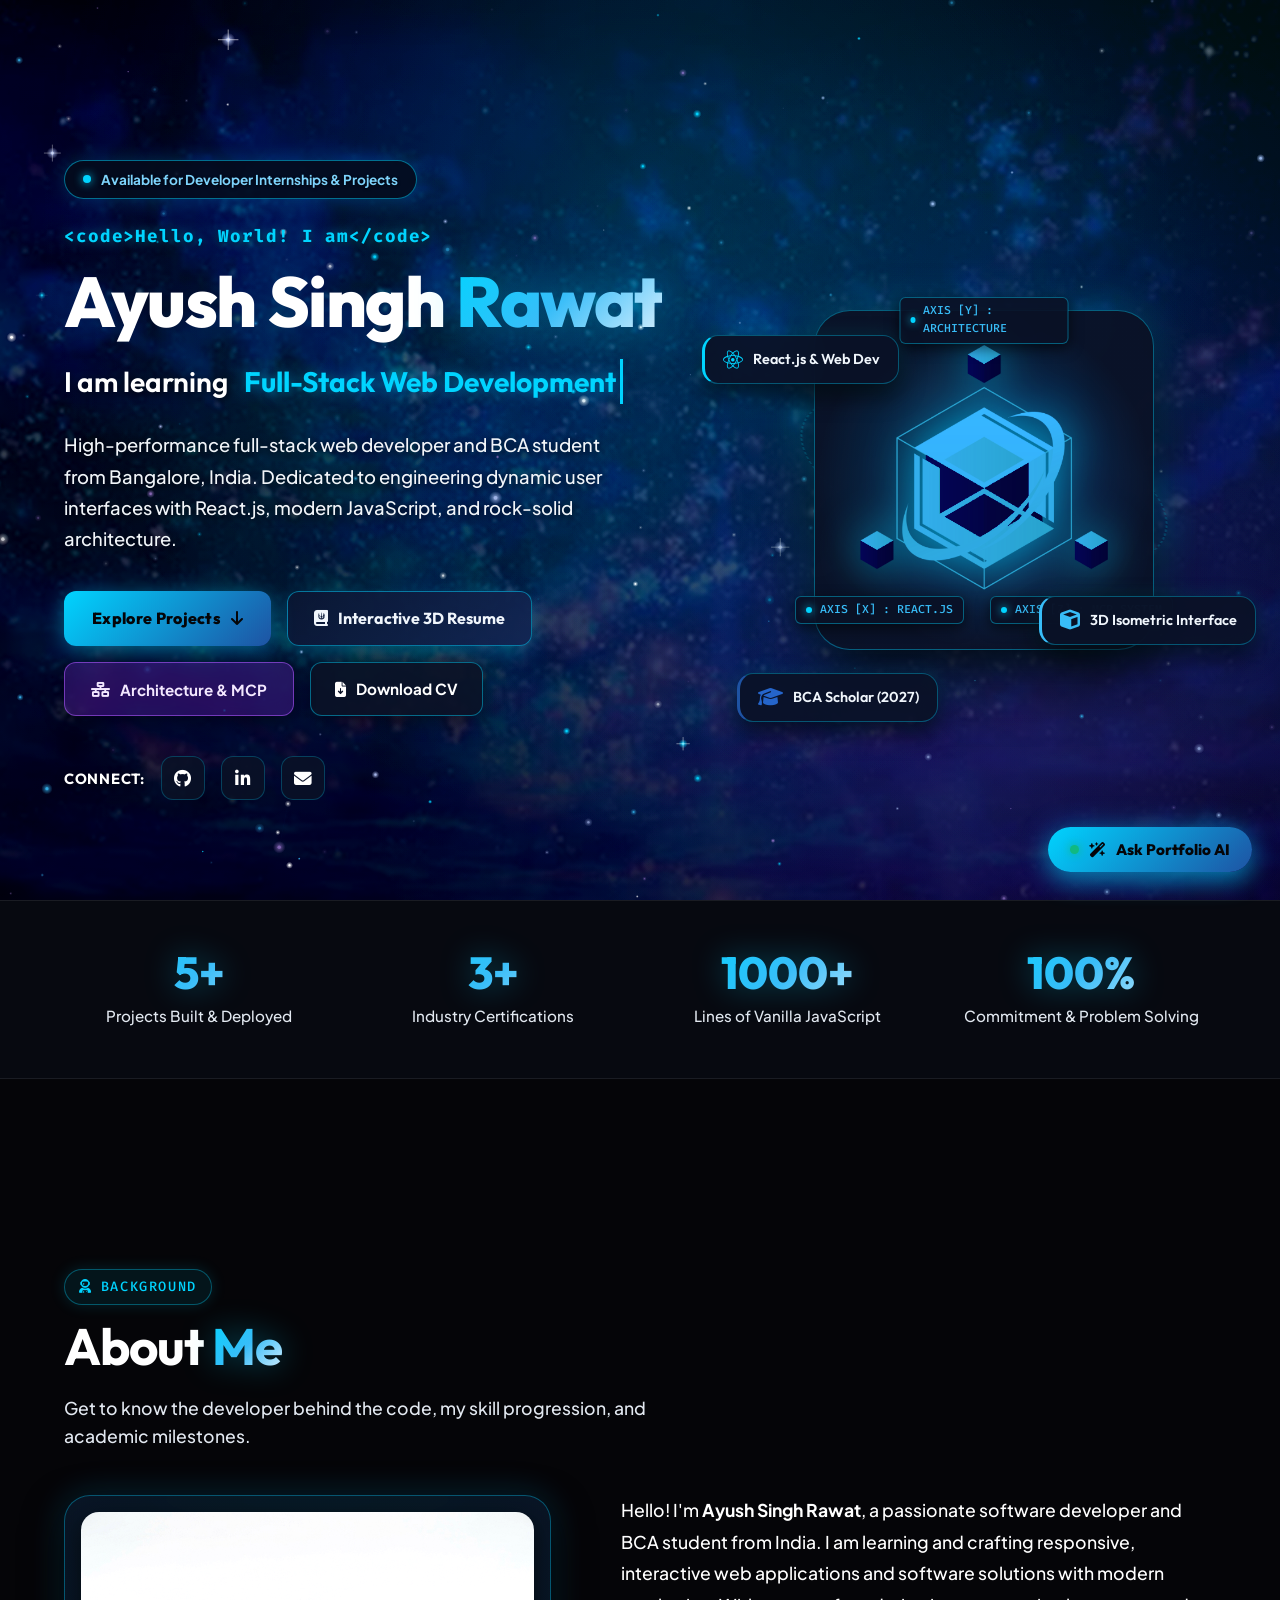
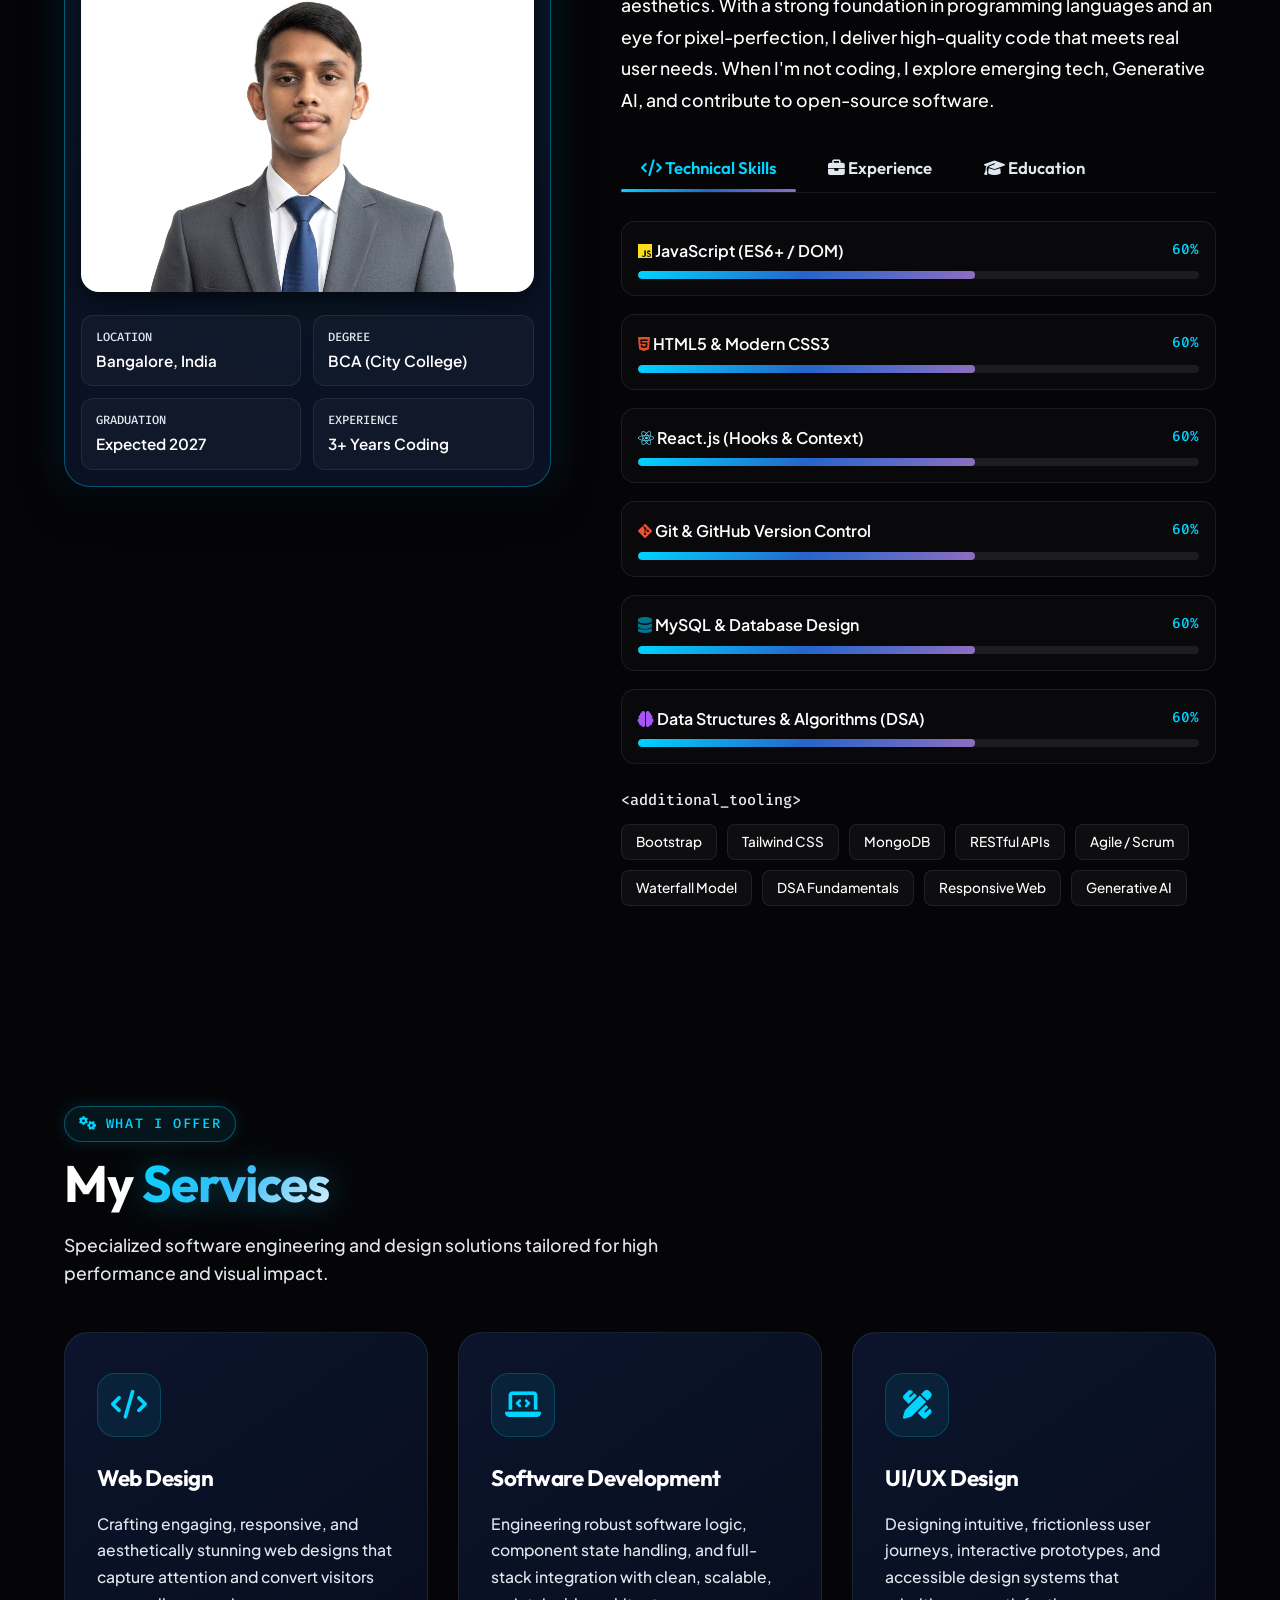
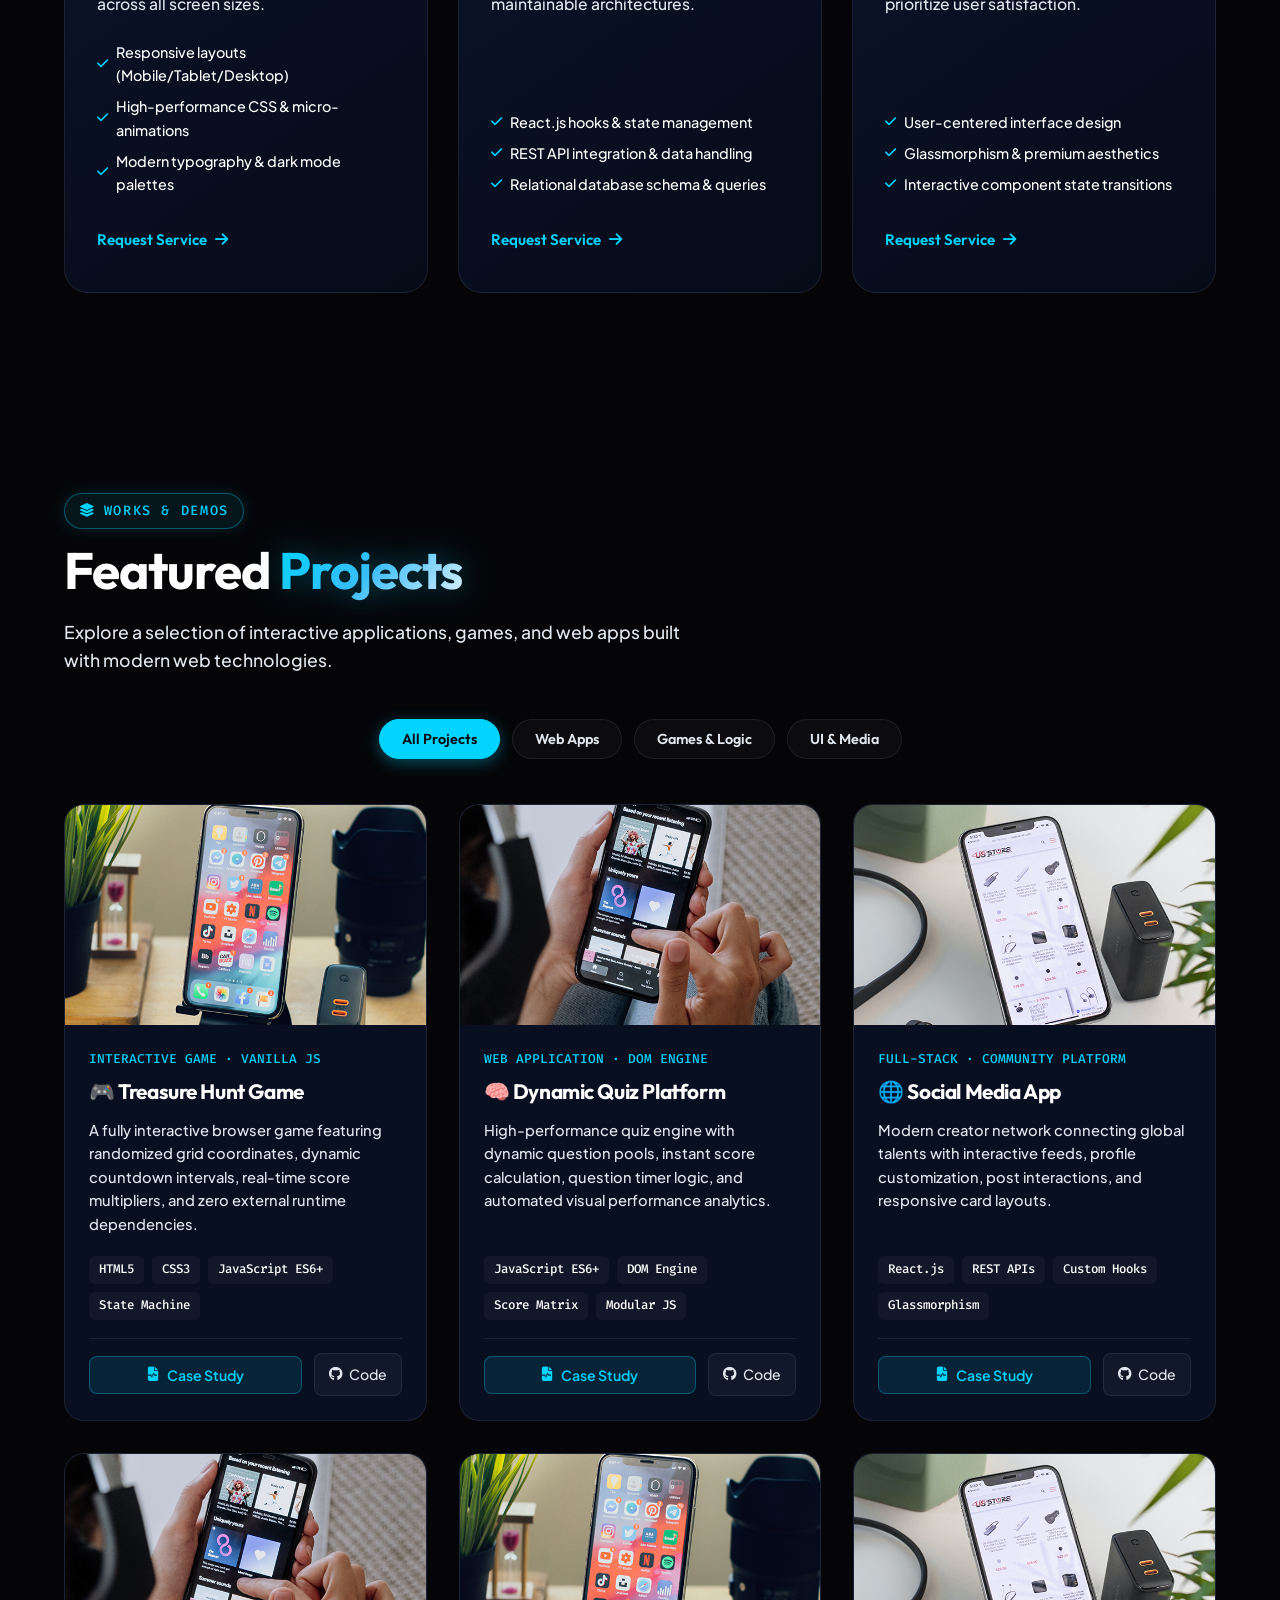
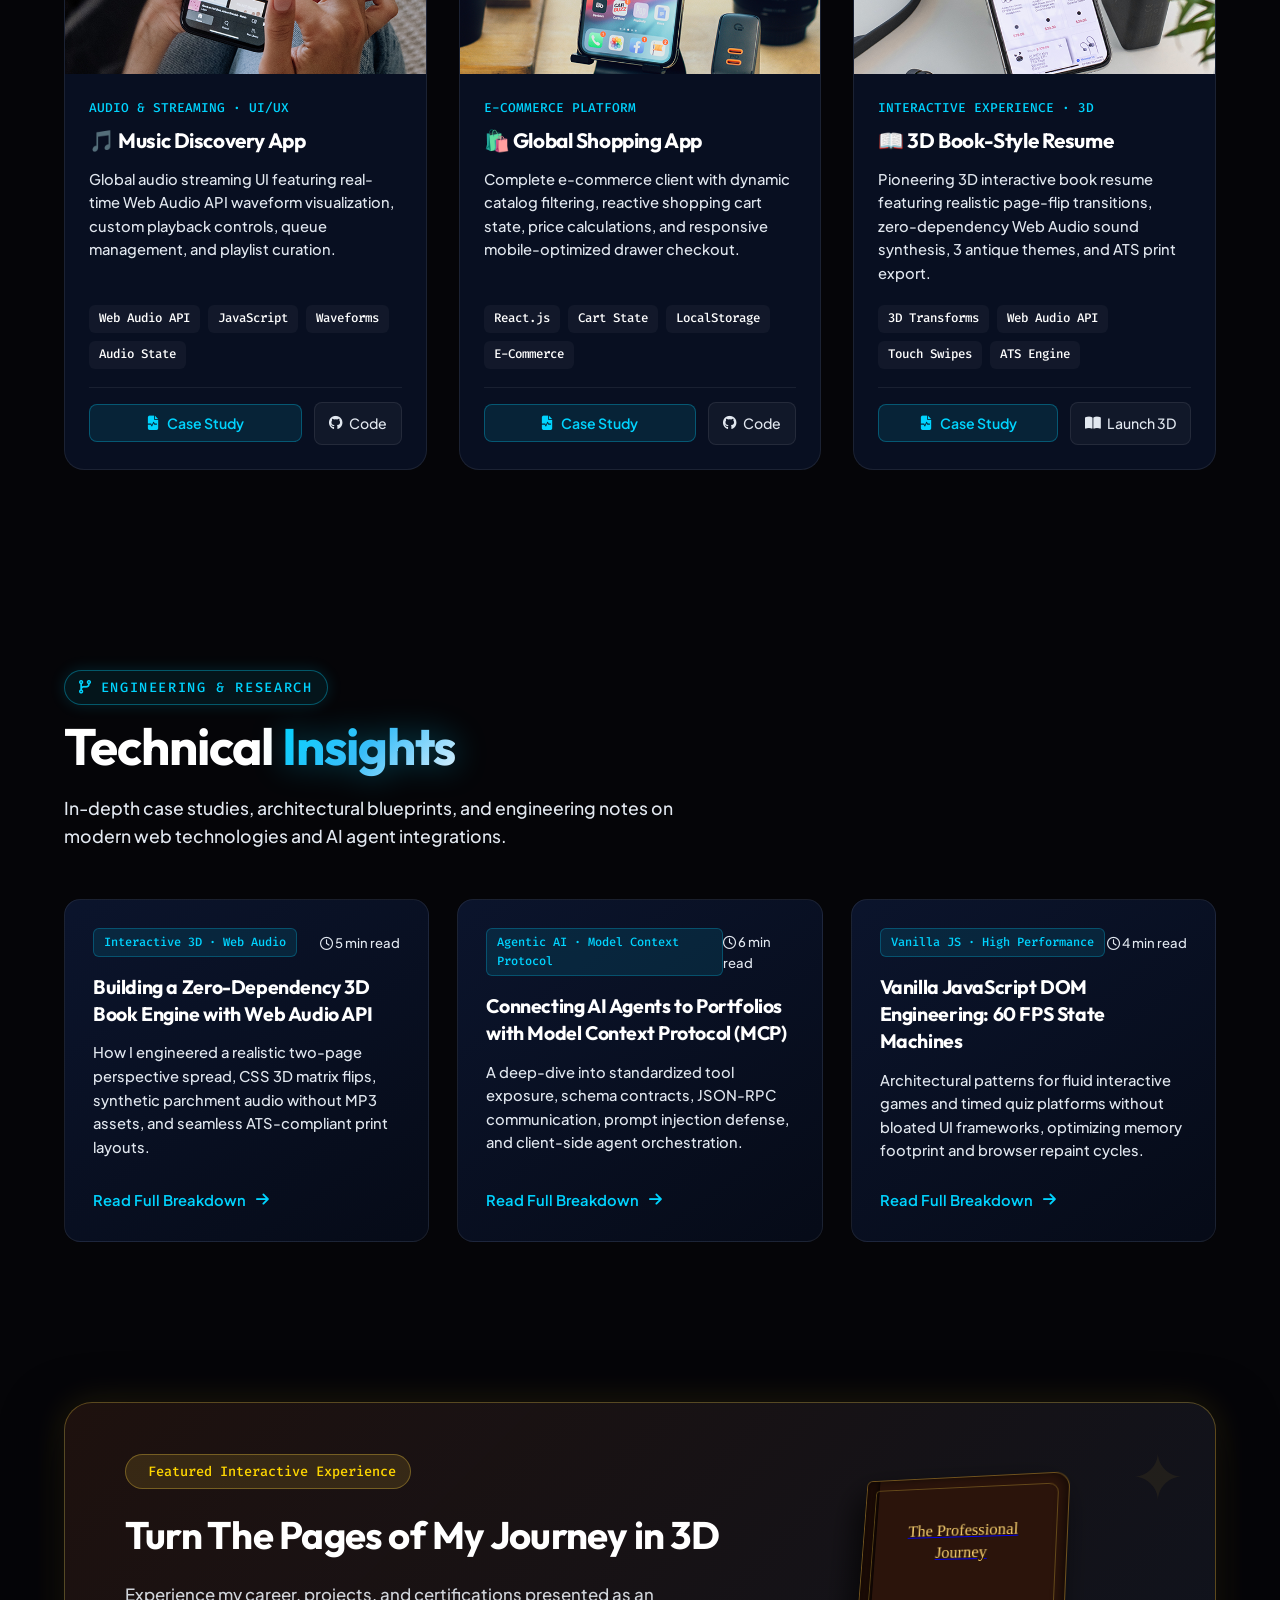
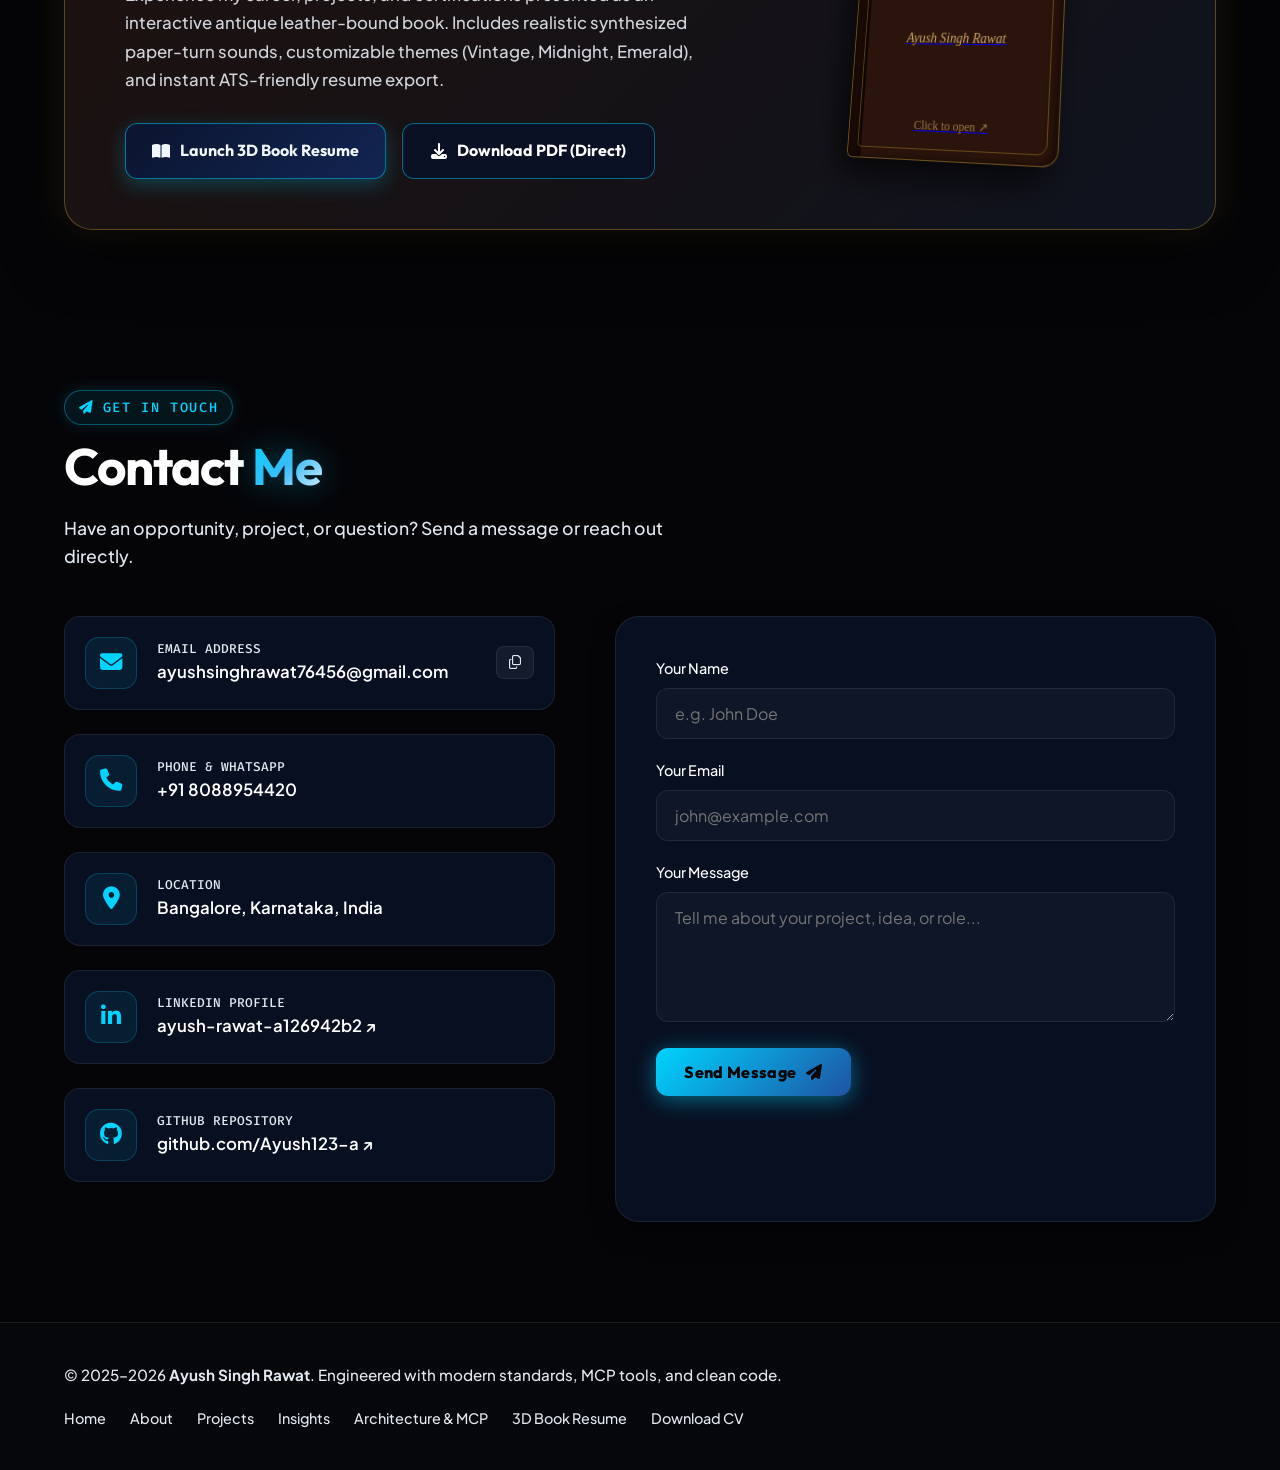
==== commit e483677a: "feat: update cosmic nebula theme, high contrast readability, and accessibility optimizations" ====
--- a/index.html
+++ b/index.html
@@ -15,7 +15,7 @@
   <meta property="og:image" content="assets/images/user.png">
 
   <!-- Favicon -->
-  <link rel="icon" type="image/png" href="assets/images/cube-emblem-pink.png">
+  <link rel="icon" type="image/png" href="assets/images/cube-emblem-cosmic.png">
 
   <!-- Stylesheets -->
   <link rel="stylesheet" href="css/style.css">
@@ -25,18 +25,15 @@
 </head>
 <body>
 
-  <!-- Ambient Dynamic Background -->
-  <div class="ambient-background" aria-hidden="true">
-    <div class="ambient-orb orb-1"></div>
-    <div class="ambient-orb orb-2"></div>
-    <div class="ambient-orb orb-3"></div>
-  </div>
+  <!-- Cosmic Interface Background & Starfield System -->
+  <div class="cosmic-bg-layer" aria-hidden="true"></div>
+  <canvas id="starfieldCanvas" class="starfield-canvas" aria-hidden="true"></canvas>
 
   <!-- Navigation Bar -->
   <header id="navbar">
     <div class="container nav-container">
       <a href="#hero" class="brand-logo" aria-label="Ayush Home">
-        <img src="assets/images/cube-emblem-pink.png" alt="Ayush 3D Isometric Cube Logo" class="brand-cube-logo">
+        <img src="assets/images/cube-emblem-cosmic.png" alt="Ayush 3D Isometric Cube Logo" class="brand-cube-logo">
         <span class="brand-text">Ayush<span style="color: var(--primary);">.dev</span></span>
       </a>
 
@@ -78,7 +75,7 @@
         <h1 class="hero-title">Ayush Singh <span class="gradient-text">Rawat</span></h1>
 
         <div class="hero-typed-wrapper">
-          <span>I specialize in</span>
+          <span>I am learning</span>
           <span class="hero-typed-text" id="typedText"></span>
         </div>
 
@@ -123,18 +120,6 @@
 
       <!-- Hero Visual: 3D Isometric Hypercube Showcase & Switcher -->
       <div class="hero-visual">
-        <!-- Interactive View Switcher -->
-        <div class="hero-visual-switcher" id="heroVisualSwitcher">
-          <button class="switcher-tab active" data-view="cube" id="switchCubeBtn" type="button" aria-label="Switch to 3D Hypercube Core">
-            <i class="fa-solid fa-cube"></i>
-            <span>3D Hypercube Core</span>
-          </button>
-          <button class="switcher-tab" data-view="avatar" id="switchAvatarBtn" type="button" aria-label="Switch to Developer Avatar">
-            <i class="fa-solid fa-user-astronaut"></i>
-            <span>Developer Avatar</span>
-          </button>
-        </div>
-
         <!-- 3D Isometric Hypercube Showcase Stage -->
         <div class="cube-stage-3d" id="cubeStage">
           <div class="cube-orbital-backdrop" aria-hidden="true">
@@ -143,7 +128,7 @@
           </div>
           
           <div class="cube-emblem-wrapper" id="cubeEmblemCard" title="Interactive 3D Hypercube Interface">
-            <img src="assets/images/cube-emblem-pink.png" alt="3D Isometric Hypercube System Emblem" class="cube-hero-emblem">
+            <img src="assets/images/cube-emblem-cosmic.png" alt="3D Isometric Hypercube System Emblem" class="cube-hero-emblem">
             
             <!-- Satellite Axis Markers -->
             <div class="satellite-marker marker-top">
@@ -161,26 +146,19 @@
           </div>
         </div>
 
-        <!-- Developer Portrait Frame (Accessible via toggle) -->
-        <div class="avatar-frame hidden" id="avatarStage">
-          <div class="avatar-inner">
-            <img src="assets/images/user.png" alt="Ayush Singh Rawat profile photo">
-          </div>
-        </div>
-
-        <!-- Floating Badges in Pink & Black Cyber Theme -->
+        <!-- Floating Badges in Cosmic Cyan & Starlight Theme -->
         <div class="floating-chip chip-react">
-          <i class="fa-brands fa-react" style="color: #ff2a85;"></i>
-          <span>React.js Specialist</span>
+          <i class="fa-brands fa-react" style="color: #00d4ff;"></i>
+          <span>React.js & Web Dev</span>
         </div>
 
         <div class="floating-chip chip-cube">
-          <i class="fa-solid fa-cube" style="color: #ff5e9a;"></i>
+          <i class="fa-solid fa-cube" style="color: #38bdf8;"></i>
           <span>3D Isometric Interface</span>
         </div>
 
         <div class="floating-chip chip-bca">
-          <i class="fa-solid fa-graduation-cap" style="color: #ff0844;"></i>
+          <i class="fa-solid fa-graduation-cap" style="color: #2565cb;"></i>
           <span>BCA Scholar (2027)</span>
         </div>
       </div>
@@ -195,7 +173,7 @@
         <div class="stat-label">Projects Built & Deployed</div>
       </div>
       <div class="stat-item">
-        <div class="stat-number gradient-pink">3+</div>
+        <div class="stat-number gradient-cyan">3+</div>
         <div class="stat-label">Industry Certifications</div>
       </div>
       <div class="stat-item">
@@ -203,7 +181,7 @@
         <div class="stat-label">Lines of Vanilla JavaScript</div>
       </div>
       <div class="stat-item">
-        <div class="stat-number gradient-pink">100%</div>
+        <div class="stat-number gradient-cyan">100%</div>
         <div class="stat-label">Commitment & Problem Solving</div>
       </div>
     </div>
@@ -243,8 +221,8 @@
         <!-- Right: Bio & Interactive Tabs -->
         <div class="about-details">
           <p class="about-bio-text">
-            Hello! I'm <strong>Ayush Singh Rawat</strong>, a passionate software developer from India. 
-            I specialize in crafting responsive, interactive web applications and software solutions with modern aesthetics. 
+            Hello! I'm <strong>Ayush Singh Rawat</strong>, a passionate software developer and BCA student from India. 
+            I am learning and crafting responsive, interactive web applications and software solutions with modern aesthetics. 
             With a strong foundation in programming languages and an eye for pixel-perfection, I deliver high-quality code 
             that meets real user needs. When I'm not coding, I explore emerging tech, Generative AI, and contribute to open-source software.
           </p>
@@ -268,40 +246,40 @@
               <div class="skill-bar-item">
                 <div class="skill-bar-top">
                   <span class="skill-name"><i class="fa-brands fa-js" style="color:#f7df1e;"></i> JavaScript (ES6+ / DOM)</span>
-                  <span class="skill-pct">80%</span>
+                  <span class="skill-pct">60%</span>
                 </div>
                 <div class="skill-track">
-                  <div class="skill-progress" data-width="80" style="width: 80%;"></div>
+                  <div class="skill-progress" data-width="60" style="width: 60%;"></div>
                 </div>
               </div>
 
               <div class="skill-bar-item">
                 <div class="skill-bar-top">
                   <span class="skill-name"><i class="fa-brands fa-html5" style="color:#e34f26;"></i> HTML5 & Modern CSS3</span>
-                  <span class="skill-pct">80%</span>
+                  <span class="skill-pct">60%</span>
                 </div>
                 <div class="skill-track">
-                  <div class="skill-progress" data-width="80" style="width: 80%;"></div>
+                  <div class="skill-progress" data-width="60" style="width: 60%;"></div>
                 </div>
               </div>
 
               <div class="skill-bar-item">
                 <div class="skill-bar-top">
                   <span class="skill-name"><i class="fa-brands fa-react" style="color:#61dafb;"></i> React.js (Hooks & Context)</span>
-                  <span class="skill-pct">75%</span>
+                  <span class="skill-pct">60%</span>
                 </div>
                 <div class="skill-track">
-                  <div class="skill-progress" data-width="75" style="width: 75%;"></div>
+                  <div class="skill-progress" data-width="60" style="width: 60%;"></div>
                 </div>
               </div>
 
               <div class="skill-bar-item">
                 <div class="skill-bar-top">
                   <span class="skill-name"><i class="fa-brands fa-git-alt" style="color:#f05032;"></i> Git & GitHub Version Control</span>
-                  <span class="skill-pct">68%</span>
+                  <span class="skill-pct">60%</span>
                 </div>
                 <div class="skill-track">
-                  <div class="skill-progress" data-width="68" style="width: 68%;"></div>
+                  <div class="skill-progress" data-width="60" style="width: 60%;"></div>
                 </div>
               </div>
 
@@ -318,10 +296,10 @@
               <div class="skill-bar-item">
                 <div class="skill-bar-top">
                   <span class="skill-name"><i class="fa-solid fa-brain" style="color:#a855f7;"></i> Data Structures & Algorithms (DSA)</span>
-                  <span class="skill-pct">50%</span>
+                  <span class="skill-pct">60%</span>
                 </div>
                 <div class="skill-track">
-                  <div class="skill-progress" data-width="50" style="width: 50%;"></div>
+                  <div class="skill-progress" data-width="60" style="width: 60%;"></div>
                 </div>
               </div>
             </div>
@@ -1191,7 +1169,7 @@
           </div>
           <div>
             <h4 class="ai-title">Portfolio Guide Agent</h4>
-            <span class="ai-subtitle"><i class="fa-solid fa-circle-check text-pink"></i> MCP Tools Connected</span>
+            <span class="ai-subtitle"><i class="fa-solid fa-circle-check text-cyan"></i> MCP Tools Connected</span>
           </div>
         </div>
         <div class="ai-header-actions">
--- a/css/style.css
+++ b/css/style.css
@@ -6,43 +6,43 @@
 @import url('https://fonts.googleapis.com/css2?family=Fira+Code:wght@400;500;600&family=Outfit:wght@300;400;500;600;700;800&family=Plus+Jakarta+Sans:wght@300;400;500;600;700&display=swap');
 
 :root {
-  /* Colors - Cyberpunk Pink & Obsidian Black Theme */
+  /* Colors - Cosmic Starlight Nebula & Deep Space Navy Theme */
   --bg-dark: #050508;
-  --bg-card: rgba(14, 14, 22, 0.85);
-  --bg-card-hover: rgba(26, 18, 32, 0.92);
-  --bg-glass: rgba(255, 42, 133, 0.04);
+  --bg-card: rgba(10, 18, 38, 0.85);
+  --bg-card-hover: rgba(16, 28, 58, 0.92);
+  --bg-glass: rgba(0, 212, 255, 0.04);
   --border-glass: rgba(255, 255, 255, 0.08);
-  --border-glass-hover: rgba(255, 42, 133, 0.45);
+  --border-glass-hover: rgba(0, 212, 255, 0.45);
   
-  /* Primary Cyber Pink Spectrum */
-  --primary: #ff2a85;
-  --primary-glow: rgba(255, 42, 133, 0.45);
-  --primary-light: #ff65a3;
-  --primary-soft: rgba(255, 42, 133, 0.12);
-  --primary-dark: #cc005f;
+  /* Primary Cosmic Starlight Cyan Spectrum */
+  --primary: #00d4ff;
+  --primary-glow: rgba(0, 212, 255, 0.45);
+  --primary-light: #7dd3fc;
+  --primary-soft: rgba(0, 212, 255, 0.12);
+  --primary-dark: #0284c7;
 
   /* Accent Tones */
-  --accent-pink: #ff0844;
-  --accent-pink-glow: rgba(255, 8, 68, 0.45);
+  --accent-pink: #00d4ff;
+  --accent-pink-glow: rgba(0, 212, 255, 0.45);
   --accent-gold: #ffb703;
   --accent-purple: #a855f7;
-  --accent-magenta: #e0218a;
+  --accent-magenta: #8f6ec0;
   
-  /* Writing & Typography Colors (Pink & Black Palette) */
-  --text-main: #fce7f3;
-  --text-heading-pink: #ff2a85;
-  --text-pink-soft: #f472b6;
-  --text-muted: #a39eb2;
-  --text-sub: #f3d4e4;
+  /* Writing & Typography Colors (Cosmic Ice & Starlight Palette) */
+  --text-main: #ffffff;
+  --text-heading-pink: #00d4ff;
+  --text-pink-soft: #bae6fd;
+  --text-muted: #e2e8f0;
+  --text-sub: #ffffff;
   --text-black: #050508;
   
   /* Gradients */
-  --grad-cyan: linear-gradient(135deg, #ff2a85 0%, #ff0844 50%, #ff5e9a 100%);
-  --grad-pink: linear-gradient(135deg, #ff2a85 0%, #ff5e9a 50%, #fbcfe8 100%);
-  --grad-pink-primary: linear-gradient(135deg, #ff2a85 0%, #ff0844 100%);
-  --grad-sunset: linear-gradient(135deg, #ff2a85 0%, #fda085 100%);
-  --grad-glow: linear-gradient(135deg, #ff2a85 0%, #a855f7 50%, #ff0844 100%);
-  --grad-card: linear-gradient(145deg, rgba(22, 14, 28, 0.88) 0%, rgba(10, 8, 14, 0.95) 100%);
+  --grad-cyan: linear-gradient(135deg, #00d4ff 0%, #2565cb 50%, #8f6ec0 100%);
+  --grad-pink: linear-gradient(135deg, #00d4ff 0%, #38bdf8 50%, #e0f2fe 100%);
+  --grad-pink-primary: linear-gradient(135deg, #00d4ff 0%, #1e53a3 100%);
+  --grad-sunset: linear-gradient(135deg, #00d4ff 0%, #fda085 100%);
+  --grad-glow: linear-gradient(135deg, #00d4ff 0%, #a855f7 50%, #1e53a3 100%);
+  --grad-card: linear-gradient(145deg, rgba(12, 22, 48, 0.92) 0%, rgba(6, 11, 24, 0.98) 100%);
 
   /* Typography */
   --font-heading: 'Outfit', sans-serif;
@@ -52,8 +52,8 @@
   /* Shadows */
   --shadow-sm: 0 4px 12px rgba(0, 0, 0, 0.5);
   --shadow-md: 0 10px 30px -10px rgba(0, 0, 0, 0.8);
-  --shadow-glow: 0 0 25px rgba(255, 42, 133, 0.35);
-  --shadow-pink-glow: 0 0 30px rgba(255, 42, 133, 0.4);
+  --shadow-glow: 0 0 25px rgba(0, 212, 255, 0.35);
+  --shadow-pink-glow: 0 0 30px rgba(0, 212, 255, 0.4);
 }
 
 /* Base Reset */
@@ -72,62 +72,61 @@
   background-color: var(--bg-dark);
   color: var(--text-main);
   font-family: var(--font-body);
+  font-weight: 500;
   line-height: 1.6;
   overflow-x: hidden;
   position: relative;
   min-height: 100vh;
 }
 
-/* Background Canvas / Dynamic Ambient Mesh */
-.ambient-background {
+/* Cosmic Background Interface Layer (Matching Starlight Nebula Wallpaper) */
+.cosmic-bg-layer {
   position: fixed;
-  inset: 0;
+  top: 0;
+  left: 0;
+  right: 0;
+  bottom: 0;
+  width: 100%;
+  height: 100%;
+  height: 100dvh;
+  min-height: -webkit-fill-available;
+  background-color: #040816;
+  background-image: 
+    radial-gradient(circle at 50% 25%, rgba(0, 212, 255, 0.16) 0%, transparent 65%),
+    radial-gradient(circle at 80% 75%, rgba(168, 85, 247, 0.18) 0%, transparent 55%),
+    linear-gradient(180deg, rgba(4, 7, 18, 0.65) 0%, rgba(4, 7, 18, 0.76) 45%, rgba(4, 7, 18, 0.88) 100%),
+    url('../assets/images/background.png');
+  background-image: 
+    radial-gradient(circle at 50% 25%, rgba(0, 212, 255, 0.16) 0%, transparent 65%),
+    radial-gradient(circle at 80% 75%, rgba(168, 85, 247, 0.18) 0%, transparent 55%),
+    linear-gradient(180deg, rgba(4, 7, 18, 0.65) 0%, rgba(4, 7, 18, 0.76) 45%, rgba(4, 7, 18, 0.88) 100%),
+    url('../assets/images/cosmic-nebula-bg.webp');
+  background-size: cover;
+  background-position: center bottom;
+  background-repeat: no-repeat;
   pointer-events: none;
   z-index: 0;
-  overflow: hidden;
-}
-
-.ambient-orb {
-  position: absolute;
-  border-radius: 50%;
-  filter: blur(100px);
-  opacity: 0.15;
-  animation: floatOrb 18s ease-in-out infinite alternate;
-}
-
-.ambient-orb.orb-1 {
-  width: 550px;
-  height: 550px;
-  background: var(--primary);
-  top: -100px;
-  left: -150px;
-}
-
-.ambient-orb.orb-2 {
-  width: 500px;
-  height: 500px;
-  background: var(--accent-pink);
-  bottom: 10%;
-  right: -100px;
-  animation-duration: 22s;
-  animation-delay: -5s;
-}
-
-.ambient-orb.orb-3 {
-  width: 450px;
-  height: 450px;
-  background: var(--accent-purple);
-  top: 50%;
-  left: 30%;
-  animation-duration: 26s;
-  animation-delay: -10s;
-}
-
-@keyframes floatOrb {
-  0% { transform: translate(0, 0) scale(1); }
-  50% { transform: translate(60px, 40px) scale(1.1); }
-  100% { transform: translate(-40px, 80px) scale(0.95); }
-}
+  filter: contrast(1.12) saturate(1.25) brightness(1.08);
+  transform: translate3d(0, 0, 0);
+  -webkit-transform: translate3d(0, 0, 0);
+  will-change: transform;
+}
+
+/* Starfield Background Canvas Overlay */
+.starfield-canvas {
+  position: fixed;
+  top: 0;
+  left: 0;
+  right: 0;
+  bottom: 0;
+  width: 100%;
+  height: 100%;
+  height: 100dvh;
+  min-height: -webkit-fill-available;
+  pointer-events: none;
+  z-index: 0;
+}
+
 
 /* Container */
 .container {
@@ -147,11 +146,12 @@
 }
 
 .gradient-text,
+.gradient-cyan,
 .gradient-pink {
-  background: linear-gradient(135deg, #ff2a85 0%, #ff5e9a 50%, #fbcfe8 100%);
+  background: linear-gradient(135deg, #00d4ff 0%, #38bdf8 50%, #e0f2fe 100%);
   -webkit-background-clip: text;
   -webkit-text-fill-color: transparent;
-  filter: drop-shadow(0 0 16px rgba(255, 42, 133, 0.35));
+  filter: drop-shadow(0 0 16px rgba(0, 212, 255, 0.35));
 }
 
 .text-pink,
@@ -180,9 +180,9 @@
   margin-bottom: 12px;
   padding: 6px 14px;
   border-radius: 30px;
-  background: rgba(255, 42, 133, 0.08);
-  border: 1px solid rgba(255, 42, 133, 0.35);
-  box-shadow: 0 0 15px rgba(255, 42, 133, 0.15);
+  background: rgba(0, 212, 255, 0.08);
+  border: 1px solid rgba(0, 212, 255, 0.35);
+  box-shadow: 0 0 15px rgba(0, 212, 255, 0.15);
 }
 
 .section-title {
@@ -207,19 +207,48 @@
   left: 0;
   width: 100%;
   height: 80px;
-  background: rgba(5, 5, 8, 0.85);
+  background: rgba(5, 5, 8, 0.88);
   backdrop-filter: blur(16px);
   -webkit-backdrop-filter: blur(16px);
   border-bottom: 1px solid var(--border-glass);
   z-index: 1000;
-  transition: all 0.3s ease;
+  transform: translateY(-100%);
+  transition: transform 0.4s cubic-bezier(0.16, 1, 0.3, 1), background 0.3s ease, height 0.3s ease, box-shadow 0.3s ease;
+}
+
+#navbar.visible {
+  transform: translateY(0);
 }
 
 #navbar.scrolled {
   height: 70px;
   background: rgba(5, 5, 8, 0.98);
   box-shadow: 0 10px 30px rgba(0, 0, 0, 0.8);
-  border-bottom-color: rgba(255, 42, 133, 0.3);
+  border-bottom-color: rgba(0, 212, 255, 0.3);
+}
+
+.btn-world-nav {
+  display: inline-flex;
+  align-items: center;
+  gap: 8px;
+  padding: 8px 18px;
+  background: linear-gradient(135deg, rgba(77, 117, 214, 0.25), rgba(0, 212, 255, 0.25));
+  border: 1px solid rgba(0, 212, 255, 0.5);
+  border-radius: 999px;
+  color: #ffffff;
+  font-size: 0.84rem;
+  font-weight: 700;
+  text-decoration: none;
+  box-shadow: 0 4px 15px rgba(0, 212, 255, 0.25);
+  transition: all 0.3s ease;
+}
+
+.btn-world-nav:hover {
+  background: linear-gradient(135deg, rgba(77, 117, 214, 0.45), rgba(0, 212, 255, 0.45));
+  border-color: var(--primary);
+  transform: translateY(-2px);
+  box-shadow: 0 6px 20px rgba(0, 212, 255, 0.45);
+  color: #ffffff;
 }
 
 .nav-container {
@@ -242,13 +271,13 @@
   width: 44px;
   object-fit: contain;
   transition: transform 0.4s cubic-bezier(0.16, 1, 0.3, 1), filter 0.4s ease;
-  filter: drop-shadow(0 0 10px rgba(255, 42, 133, 0.4));
+  filter: drop-shadow(0 0 10px rgba(0, 212, 255, 0.4));
 }
 
 .brand-logo:hover img,
 .brand-logo:hover .brand-cube-logo {
   transform: rotate(15deg) scale(1.1);
-  filter: drop-shadow(0 0 18px rgba(255, 42, 133, 0.8));
+  filter: drop-shadow(0 0 18px rgba(0, 212, 255, 0.8));
 }
 
 .brand-text {
@@ -319,17 +348,17 @@
   font-weight: 700;
   border-radius: 10px;
   text-decoration: none;
-  background: rgba(14, 14, 22, 0.92);
-  color: #ff5e9a;
-  border: 1px solid rgba(255, 42, 133, 0.45);
+  background: rgba(10, 18, 38, 0.92);
+  color: #38bdf8;
+  border: 1px solid rgba(0, 212, 255, 0.45);
   transition: all 0.3s ease;
-  box-shadow: 0 0 15px rgba(255, 42, 133, 0.2);
+  box-shadow: 0 0 15px rgba(0, 212, 255, 0.2);
 }
 
 .btn-book-nav:hover {
-  background: linear-gradient(135deg, #ff2a85 0%, #ff0844 100%);
+  background: linear-gradient(135deg, #00d4ff 0%, #1e53a3 100%);
   color: #050508;
-  box-shadow: 0 0 25px rgba(255, 42, 133, 0.6);
+  box-shadow: 0 0 25px rgba(0, 212, 255, 0.6);
   transform: translateY(-2px);
 }
 
@@ -337,7 +366,7 @@
   display: none;
   background: none;
   border: none;
-  color: #ff5e9a;
+  color: #38bdf8;
   font-size: 1.5rem;
   cursor: pointer;
   padding: 8px;
@@ -352,7 +381,7 @@
   display: flex;
   align-items: center;
   position: relative;
-  background-image: radial-gradient(circle at 80% 30%, rgba(255, 42, 133, 0.12) 0%, transparent 60%);
+  background-image: radial-gradient(circle at 80% 30%, rgba(0, 212, 255, 0.12) 0%, transparent 60%);
 }
 
 .hero-grid {
@@ -373,38 +402,39 @@
   gap: 10px;
   padding: 8px 18px;
   border-radius: 30px;
-  background: rgba(255, 42, 133, 0.08);
-  border: 1px solid rgba(255, 42, 133, 0.35);
+  background: rgba(4, 12, 28, 0.88);
+  border: 1px solid rgba(0, 212, 255, 0.5);
   font-size: 0.85rem;
-  font-weight: 600;
-  color: #ff5e9a;
+  font-weight: 700;
+  color: #7dd3fc;
   margin-bottom: 24px;
-  box-shadow: 0 0 20px rgba(255, 42, 133, 0.15);
+  box-shadow: 0 0 20px rgba(0, 212, 255, 0.2);
+  text-shadow: 0 1px 3px rgba(0, 0, 0, 0.8);
 }
 
 .hero-badge .pulse-dot {
   width: 8px;
   height: 8px;
-  background-color: #ff2a85;
+  background-color: #00d4ff;
   border-radius: 50%;
-  box-shadow: 0 0 10px #ff2a85;
+  box-shadow: 0 0 10px #00d4ff;
   animation: pulseDot 2s infinite;
 }
 
 @keyframes pulseDot {
-  0% { transform: scale(0.95); box-shadow: 0 0 0 0 rgba(255, 42, 133, 0.7); }
-  70% { transform: scale(1); box-shadow: 0 0 0 10px rgba(255, 42, 133, 0); }
-  100% { transform: scale(0.95); box-shadow: 0 0 0 0 rgba(255, 42, 133, 0); }
+  0% { transform: scale(0.95); box-shadow: 0 0 0 0 rgba(0, 212, 255, 0.7); }
+  70% { transform: scale(1); box-shadow: 0 0 0 10px rgba(0, 212, 255, 0); }
+  100% { transform: scale(0.95); box-shadow: 0 0 0 0 rgba(0, 212, 255, 0); }
 }
 
 .hero-greeting {
   font-family: var(--font-mono);
   font-size: 1.1rem;
   color: var(--primary);
-  font-weight: 600;
+  font-weight: 700;
   margin-bottom: 12px;
   letter-spacing: 0.05em;
-  text-shadow: 0 0 12px rgba(255, 42, 133, 0.4);
+  text-shadow: 0 0 12px rgba(0, 212, 255, 0.5), 0 2px 6px rgba(0, 0, 0, 0.85);
 }
 
 .hero-title {
@@ -419,17 +449,26 @@
   background: var(--grad-pink);
   -webkit-background-clip: text;
   -webkit-text-fill-color: transparent;
-  filter: drop-shadow(0 0 25px rgba(255, 42, 133, 0.45));
+  filter: drop-shadow(0 0 25px rgba(0, 212, 255, 0.45));
 }
 
 .hero-typed-wrapper {
   display: flex;
   align-items: center;
+  flex-wrap: wrap;
+  gap: 8px;
   font-family: var(--font-heading);
-  font-size: clamp(1.4rem, 2.5vw, 2rem);
+  font-size: clamp(1.2rem, 2.2vw, 1.8rem);
+  font-weight: 600;
   color: var(--text-sub);
   margin-bottom: 24px;
   min-height: 48px;
+  text-shadow: 0 2px 10px rgba(0, 0, 0, 0.9);
+}
+
+.hero-typed-wrapper > span:first-child {
+  white-space: nowrap;
+  flex-shrink: 0;
 }
 
 .hero-typed-text {
@@ -439,7 +478,7 @@
   border-right: 3px solid var(--primary);
   animation: blinkCursor 0.8s infinite;
   padding-right: 4px;
-  text-shadow: 0 0 15px rgba(255, 42, 133, 0.5);
+  text-shadow: 0 0 15px rgba(0, 212, 255, 0.5);
 }
 
 @keyframes blinkCursor {
@@ -449,10 +488,12 @@
 
 .hero-description {
   font-size: 1.15rem;
-  color: var(--text-muted);
+  font-weight: 500;
+  color: #f1f5f9;
   max-width: 580px;
   margin-bottom: 36px;
   line-height: 1.7;
+  text-shadow: 0 2px 10px rgba(0, 0, 0, 0.9);
 }
 
 .hero-buttons {
@@ -472,11 +513,11 @@
   font-size: 1rem;
   font-weight: 800;
   letter-spacing: 0.02em;
-  color: #050508; /* Bold Black Text on Cyber Pink Button */
-  background: linear-gradient(135deg, #ff2a85 0%, #ff0844 100%);
+  color: #050508; /* Deep Black Text on Cosmic Cyan Button */
+  background: linear-gradient(135deg, #00d4ff 0%, #1e53a3 100%);
   border-radius: 12px;
   text-decoration: none;
-  box-shadow: 0 4px 22px rgba(255, 42, 133, 0.45);
+  box-shadow: 0 4px 22px rgba(0, 212, 255, 0.45);
   transition: all 0.3s cubic-bezier(0.16, 1, 0.3, 1);
   border: none;
   cursor: pointer;
@@ -486,7 +527,7 @@
 
 .btn-primary:hover {
   transform: translateY(-3px);
-  box-shadow: 0 8px 32px rgba(255, 42, 133, 0.7);
+  box-shadow: 0 8px 32px rgba(0, 212, 255, 0.7);
   color: #000;
   scale: 1.02;
 }
@@ -498,10 +539,10 @@
   padding: 14px 28px;
   font-family: var(--font-heading);
   font-size: 1rem;
-  font-weight: 600;
-  color: #fce7f3;
-  background: rgba(14, 14, 22, 0.85);
-  border: 1px solid rgba(255, 42, 133, 0.4);
+  font-weight: 700;
+  color: #ffffff;
+  background: rgba(10, 18, 38, 0.9);
+  border: 1px solid rgba(0, 212, 255, 0.45);
   border-radius: 12px;
   text-decoration: none;
   backdrop-filter: blur(10px);
@@ -510,11 +551,11 @@
 }
 
 .btn-secondary:hover {
-  background: rgba(255, 42, 133, 0.15);
-  border-color: #ff2a85;
+  background: rgba(0, 212, 255, 0.15);
+  border-color: #00d4ff;
   color: #fff;
   transform: translateY(-3px);
-  box-shadow: 0 4px 20px rgba(255, 42, 133, 0.3);
+  box-shadow: 0 4px 20px rgba(0, 212, 255, 0.3);
 }
 
 .btn-special-book {
@@ -525,21 +566,36 @@
   font-family: var(--font-heading);
   font-size: 1rem;
   font-weight: 700;
-  color: #fce7f3;
-  background: linear-gradient(135deg, rgba(22, 12, 28, 0.95) 0%, rgba(38, 14, 38, 0.95) 100%);
-  border: 1px solid rgba(255, 42, 133, 0.5);
+  color: #f0f6fc;
+  background: linear-gradient(135deg, rgba(10, 22, 50, 0.95) 0%, rgba(18, 38, 84, 0.95) 100%);
+  border: 1px solid rgba(0, 212, 255, 0.5);
   border-radius: 12px;
   text-decoration: none;
-  box-shadow: 0 6px 20px rgba(255, 42, 133, 0.25);
+  box-shadow: 0 6px 20px rgba(0, 212, 255, 0.25);
   transition: all 0.3s ease;
 }
 
 .btn-special-book:hover {
-  background: linear-gradient(135deg, #ff2a85 0%, #ff0844 100%);
+  background: linear-gradient(135deg, #00d4ff 0%, #1e53a3 100%);
   color: #050508;
-  border-color: #ff2a85;
-  box-shadow: 0 8px 30px rgba(255, 42, 133, 0.6);
+  border-color: #00d4ff;
+  box-shadow: 0 8px 30px rgba(0, 212, 255, 0.6);
   transform: translateY(-3px);
+}
+
+.hero-socials {
+  display: flex;
+  align-items: center;
+  gap: 16px;
+}
+
+.hero-socials span {
+  font-family: var(--font-heading);
+  font-size: 0.92rem;
+  font-weight: 700;
+  color: #ffffff;
+  letter-spacing: 0.05em;
+  text-shadow: 0 2px 8px rgba(0, 0, 0, 0.85);
 }
 
 .social-icon-btn {
@@ -549,8 +605,8 @@
   width: 44px;
   height: 44px;
   border-radius: 12px;
-  background: rgba(14, 14, 22, 0.85);
-  border: 1px solid rgba(255, 42, 133, 0.25);
+  background: rgba(10, 18, 38, 0.85);
+  border: 1px solid rgba(0, 212, 255, 0.25);
   color: var(--text-sub);
   text-decoration: none;
   font-size: 1.1rem;
@@ -558,11 +614,11 @@
 }
 
 .social-icon-btn:hover {
-  background: rgba(255, 42, 133, 0.2);
+  background: rgba(0, 212, 255, 0.2);
   color: var(--primary);
-  border-color: rgba(255, 42, 133, 0.6);
+  border-color: rgba(0, 212, 255, 0.6);
   transform: translateY(-3px);
-  box-shadow: 0 4px 18px rgba(255, 42, 133, 0.4);
+  box-shadow: 0 4px 18px rgba(0, 212, 255, 0.4);
 }
 
 /* ===================================================================
@@ -582,8 +638,8 @@
   display: inline-flex;
   align-items: center;
   gap: 6px;
-  background: rgba(14, 14, 22, 0.88);
-  border: 1px solid rgba(255, 42, 133, 0.3);
+  background: rgba(10, 18, 38, 0.88);
+  border: 1px solid rgba(0, 212, 255, 0.3);
   padding: 5px;
   border-radius: 999px;
   margin-bottom: 24px;
@@ -609,15 +665,15 @@
 }
 
 .switcher-tab.active {
-  background: linear-gradient(135deg, #ff2a85 0%, #ff0844 100%);
+  background: linear-gradient(135deg, #00d4ff 0%, #1e53a3 100%);
   color: #050508;
   font-weight: 700;
-  box-shadow: 0 0 16px rgba(255, 42, 133, 0.5);
+  box-shadow: 0 0 16px rgba(0, 212, 255, 0.5);
 }
 
 .switcher-tab:hover:not(.active) {
-  color: #ff5e9a;
-  background: rgba(255, 42, 133, 0.1);
+  color: #38bdf8;
+  background: rgba(0, 212, 255, 0.1);
 }
 
 /* 3D Isometric Hypercube Showcase Stage */
@@ -651,8 +707,8 @@
   width: 380px;
   height: 380px;
   border-radius: 50%;
-  border: 2px dashed rgba(255, 42, 133, 0.35);
-  box-shadow: 0 0 40px rgba(255, 42, 133, 0.2), inset 0 0 40px rgba(255, 42, 133, 0.1);
+  border: 2px dashed rgba(0, 212, 255, 0.35);
+  box-shadow: 0 0 40px rgba(0, 212, 255, 0.2), inset 0 0 40px rgba(0, 212, 255, 0.1);
   animation: orbitRingSpin 35s linear infinite;
   transform: rotateX(65deg) rotateY(15deg);
 }
@@ -662,7 +718,7 @@
   width: 320px;
   height: 320px;
   border-radius: 50%;
-  border: 1px solid rgba(255, 42, 133, 0.5);
+  border: 1px solid rgba(0, 212, 255, 0.5);
   filter: blur(1px);
   animation: orbitRingSpin 20s linear infinite reverse;
   transform: rotateX(55deg) rotateY(-25deg);
@@ -681,10 +737,10 @@
   display: flex;
   align-items: center;
   justify-content: center;
-  background: radial-gradient(circle, rgba(255, 42, 133, 0.15) 0%, rgba(14, 14, 22, 0.95) 70%);
-  border: 1px solid rgba(255, 42, 133, 0.4);
+  background: radial-gradient(circle, rgba(0, 212, 255, 0.15) 0%, rgba(10, 18, 38, 0.95) 70%);
+  border: 1px solid rgba(0, 212, 255, 0.4);
   border-radius: 36px;
-  box-shadow: 0 25px 60px rgba(0, 0, 0, 0.9), 0 0 45px rgba(255, 42, 133, 0.3);
+  box-shadow: 0 25px 60px rgba(0, 0, 0, 0.9), 0 0 45px rgba(0, 212, 255, 0.3);
   backdrop-filter: blur(16px);
   animation: cubeFloat 6s ease-in-out infinite alternate;
   transform-style: preserve-3d;
@@ -694,21 +750,21 @@
 
 .cube-emblem-wrapper:hover {
   transform: translateY(-8px) scale(1.03);
-  border-color: rgba(255, 42, 133, 0.7);
-  box-shadow: 0 35px 80px rgba(0, 0, 0, 0.95), 0 0 60px rgba(255, 42, 133, 0.5);
+  border-color: rgba(0, 212, 255, 0.7);
+  box-shadow: 0 35px 80px rgba(0, 0, 0, 0.95), 0 0 60px rgba(0, 212, 255, 0.5);
 }
 
 .cube-hero-emblem {
   width: 270px;
   height: 270px;
   object-fit: contain;
-  filter: drop-shadow(0 0 22px rgba(255, 42, 133, 0.65));
+  filter: drop-shadow(0 0 22px rgba(0, 212, 255, 0.65));
   transition: transform 0.5s cubic-bezier(0.16, 1, 0.3, 1), filter 0.5s ease;
 }
 
 .cube-emblem-wrapper:hover .cube-hero-emblem {
   transform: scale(1.08) rotate(3deg);
-  filter: drop-shadow(0 0 35px rgba(255, 42, 133, 0.9));
+  filter: drop-shadow(0 0 35px rgba(0, 212, 255, 0.9));
 }
 
 @keyframes cubeFloat {
@@ -725,9 +781,9 @@
   gap: 8px;
   font-family: var(--font-mono);
   font-size: 0.72rem;
-  color: #ff5e9a;
-  background: rgba(14, 14, 22, 0.92);
-  border: 1px solid rgba(255, 42, 133, 0.4);
+  color: #38bdf8;
+  background: rgba(10, 18, 38, 0.92);
+  border: 1px solid rgba(0, 212, 255, 0.4);
   padding: 4px 10px;
   border-radius: 6px;
   pointer-events: none;
@@ -739,8 +795,8 @@
   width: 6px;
   height: 6px;
   border-radius: 50%;
-  background: #ff2a85;
-  box-shadow: 0 0 8px #ff2a85;
+  background: #00d4ff;
+  box-shadow: 0 0 8px #00d4ff;
 }
 
 .satellite-marker.marker-top {
@@ -759,30 +815,290 @@
   right: -20px;
 }
 
-/* Avatar Showcase Frame (Secondary View) */
+/* ===================================================================
+   STAR-LIKE & SPACE-LIKE BLUE INTERFACE BEHIND PICTURE
+   =================================================================== */
+.space-avatar-stage {
+  position: relative;
+  width: 440px;
+  height: 520px;
+  display: flex;
+  justify-content: center;
+  align-items: center;
+  transition: all 0.5s cubic-bezier(0.16, 1, 0.3, 1);
+  perspective: 1200px;
+}
+
+.space-avatar-stage.hidden {
+  display: none !important;
+  opacity: 0;
+  pointer-events: none;
+}
+
+/* Cosmic Space Backdrop — Strictly Positioned BEHIND the Photo */
+.cosmic-space-backdrop {
+  position: absolute;
+  width: 600px;
+  height: 600px;
+  top: 50%;
+  left: 50%;
+  transform: translate(-50%, -50%);
+  display: flex;
+  align-items: center;
+  justify-content: center;
+  pointer-events: none;
+  overflow: visible;
+  z-index: 1; /* strictly behind avatar frame (z-index: 5) */
+}
+
+/* Dynamic 60fps Starfield Canvas Behind Photo */
+.space-stars-canvas {
+  position: absolute;
+  width: 580px;
+  height: 580px;
+  border-radius: 50%;
+  top: 50%;
+  left: 50%;
+  transform: translate(-50%, -50%);
+  pointer-events: none;
+  z-index: 1;
+}
+
+/* Glowing Pulsing Deep Space Blue Nebula Cloud Behind Photo */
+.cosmic-nebula-glow {
+  position: absolute;
+  width: 540px;
+  height: 540px;
+  border-radius: 50%;
+  background: radial-gradient(circle at 50% 50%, 
+    rgba(0, 229, 255, 0.42) 0%, 
+    rgba(0, 119, 255, 0.32) 32%, 
+    rgba(2, 20, 68, 0.52) 62%, 
+    rgba(0, 0, 0, 0) 78%);
+  filter: blur(34px);
+  animation: nebulaBreathe 7.5s ease-in-out infinite alternate;
+  z-index: 1;
+}
+
+@keyframes nebulaBreathe {
+  0% { transform: scale(0.9); opacity: 0.72; filter: blur(30px); }
+  100% { transform: scale(1.12); opacity: 1; filter: blur(38px); }
+}
+
+/* Space Interface HUD Telemetry Rings Behind Photo */
+.space-hud-ring {
+  position: absolute;
+  border-radius: 50%;
+  pointer-events: none;
+  top: 50%;
+  left: 50%;
+  transform: translate(-50%, -50%);
+  z-index: 2;
+}
+
+.space-hud-ring.hud-ring-outer {
+  width: 520px;
+  height: 520px;
+  border: 1.5px dashed rgba(0, 212, 255, 0.5);
+  box-shadow: 0 0 35px rgba(0, 212, 255, 0.28), inset 0 0 35px rgba(0, 119, 255, 0.15);
+  animation: spaceHudSpin 45s linear infinite;
+}
+
+.space-hud-ring.hud-ring-inner {
+  width: 440px;
+  height: 440px;
+  border: 1px solid rgba(0, 136, 255, 0.45);
+  box-shadow: 0 0 25px rgba(0, 102, 255, 0.22);
+  animation: spaceHudSpin 28s linear infinite reverse;
+}
+
+@keyframes spaceHudSpin {
+  from { transform: translate(-50%, -50%) rotate(0deg); }
+  to { transform: translate(-50%, -50%) rotate(360deg); }
+}
+
+/* Space HUD Crosshairs Aligning Coordinates Behind Frame */
+.space-hud-crosshair {
+  position: absolute;
+  background: rgba(0, 212, 255, 0.65);
+  box-shadow: 0 0 8px #00d4ff;
+  pointer-events: none;
+  z-index: 2;
+}
+
+.space-hud-crosshair.crosshair-top {
+  top: 25px;
+  left: 50%;
+  width: 1px;
+  height: 24px;
+  transform: translateX(-50%);
+}
+
+.space-hud-crosshair.crosshair-bottom {
+  bottom: 25px;
+  left: 50%;
+  width: 1px;
+  height: 24px;
+  transform: translateX(-50%);
+}
+
+.space-hud-crosshair.crosshair-left {
+  left: 25px;
+  top: 50%;
+  height: 1px;
+  width: 24px;
+  transform: translateY(-50%);
+}
+
+.space-hud-crosshair.crosshair-right {
+  right: 25px;
+  top: 50%;
+  height: 1px;
+  width: 24px;
+  transform: translateY(-50%);
+}
+
+/* 4-Point Sparkling Cosmic Star Flares Surrounding Photo */
+.cosmic-star-flare {
+  position: absolute;
+  font-size: 1.15rem;
+  color: #70d6ff;
+  filter: drop-shadow(0 0 10px #00d4ff) drop-shadow(0 0 20px #0077b6);
+  animation: starFlareTwinkle 3.2s ease-in-out infinite alternate;
+  pointer-events: none;
+  z-index: 3;
+}
+
+.cosmic-star-flare.flare-1 {
+  top: 30px;
+  right: 48px;
+  font-size: 1.35rem;
+  color: #ffffff;
+  animation-delay: 0s;
+}
+
+.cosmic-star-flare.flare-2 {
+  bottom: 50px;
+  left: 40px;
+  font-size: 1.05rem;
+  color: #00f2fe;
+  animation-delay: 1.2s;
+}
+
+.cosmic-star-flare.flare-3 {
+  top: 90px;
+  left: 32px;
+  font-size: 0.9rem;
+  color: #72efdd;
+  animation-delay: 0.6s;
+}
+
+.cosmic-star-flare.flare-4 {
+  bottom: 95px;
+  right: 36px;
+  font-size: 1.2rem;
+  color: #ffffff;
+  animation-delay: 1.8s;
+}
+
+@keyframes starFlareTwinkle {
+  0% { transform: scale(0.7) rotate(0deg); opacity: 0.45; filter: drop-shadow(0 0 6px #00d4ff); }
+  50% { opacity: 1; filter: drop-shadow(0 0 16px #00d4ff) drop-shadow(0 0 30px #ffffff); }
+  100% { transform: scale(1.3) rotate(45deg); opacity: 0.85; filter: drop-shadow(0 0 12px #00d4ff); }
+}
+
+/* Subtle Animated Shooting Star / Meteor Streaks Behind Photo */
+.shooting-star-streak {
+  position: absolute;
+  height: 2px;
+  background: linear-gradient(90deg, transparent, #00d4ff, #ffffff);
+  border-radius: 999px;
+  filter: drop-shadow(0 0 6px #00d4ff);
+  opacity: 0;
+  pointer-events: none;
+  z-index: 2;
+}
+
+.shooting-star-streak.streak-1 {
+  width: 90px;
+  top: 18%;
+  left: 12%;
+  transform: rotate(-35deg);
+  animation: meteorStreak 6.5s ease-in-out infinite;
+}
+
+.shooting-star-streak.streak-2 {
+  width: 75px;
+  bottom: 24%;
+  right: 14%;
+  transform: rotate(-40deg);
+  animation: meteorStreak 8.5s ease-in-out 3.2s infinite;
+}
+
+@keyframes meteorStreak {
+  0% { transform: translate(-40px, -40px) rotate(-35deg); opacity: 0; }
+  15% { opacity: 0.95; }
+  30% { transform: translate(160px, 160px) rotate(-35deg); opacity: 0; }
+  100% { opacity: 0; }
+}
+
+/* Space Interface Telemetry HUD Decals Behind / Outer Border */
+.space-hud-tag {
+  position: absolute;
+  font-family: var(--font-mono);
+  font-size: 0.68rem;
+  font-weight: 600;
+  letter-spacing: 0.08em;
+  color: #70d6ff;
+  background: rgba(3, 10, 26, 0.9);
+  border: 1px solid rgba(0, 212, 255, 0.42);
+  padding: 4px 10px;
+  border-radius: 6px;
+  box-shadow: 0 4px 16px rgba(0, 0, 0, 0.85), 0 0 12px rgba(0, 212, 255, 0.22);
+  backdrop-filter: blur(8px);
+  pointer-events: none;
+  z-index: 3;
+}
+
+.space-hud-tag.tag-top-left {
+  top: 18px;
+  left: 75px;
+}
+
+.space-hud-tag.tag-bottom-right {
+  bottom: 24px;
+  right: 55px;
+}
+
+/* ===================================================================
+   AUTHENTIC DEVELOPER PICTURE FRAME (In Front of Space Backdrop)
+   =================================================================== */
 .avatar-frame {
   position: relative;
-  width: 360px;
+  width: 340px;
   height: 420px;
   border-radius: 28px;
-  padding: 10px;
-  background: linear-gradient(145deg, rgba(255, 42, 133, 0.4) 0%, rgba(14, 14, 22, 0.9) 50%, rgba(255, 8, 68, 0.3) 100%);
-  box-shadow: 0 20px 50px rgba(0, 0, 0, 0.8), 0 0 40px rgba(255, 42, 133, 0.3);
-  transition: all 0.5s ease;
-}
-
-.avatar-frame.hidden {
-  display: none;
-  opacity: 0;
-  pointer-events: none;
+  padding: 8px;
+  background: linear-gradient(145deg, rgba(0, 212, 255, 0.65) 0%, rgba(0, 80, 200, 0.35) 40%, rgba(10, 18, 38, 0.95) 70%, rgba(0, 212, 255, 0.4) 100%);
+  border: 1px solid rgba(0, 212, 255, 0.5);
+  box-shadow: 0 0 45px rgba(0, 180, 255, 0.4), 0 25px 60px rgba(0, 0, 0, 0.95);
+  transition: transform 0.4s cubic-bezier(0.16, 1, 0.3, 1), box-shadow 0.4s ease;
+  transform-style: preserve-3d;
+  z-index: 5; /* In front of space backdrop */
+  cursor: pointer;
+}
+
+.avatar-frame:hover {
+  transform: translateY(-8px) scale(1.02);
+  box-shadow: 0 0 65px rgba(0, 220, 255, 0.6), 0 35px 80px rgba(0, 0, 0, 0.98);
 }
 
 .avatar-inner {
   width: 100%;
   height: 100%;
-  border-radius: 22px;
+  border-radius: 20px;
   overflow: hidden;
-  background: #08080f;
+  background: #050914;
   position: relative;
 }
 
@@ -791,15 +1107,59 @@
   height: 100%;
   object-fit: cover;
   object-position: center top;
-  filter: brightness(0.96) contrast(1.05);
-  transition: transform 0.5s ease;
+  display: block;
+  /* Crystal clear, authentic portrait — NO color casts or filters ON the face */
+  filter: brightness(1.0) contrast(1.02);
+  transition: transform 0.6s cubic-bezier(0.16, 1, 0.3, 1);
 }
 
 .avatar-frame:hover .avatar-inner img {
   transform: scale(1.04);
 }
 
-/* Floating Tech Badges (Cyber Pink & Black) */
+/* Space Status Bottom Tag Attached to Frame */
+.space-photo-tag {
+  position: absolute;
+  bottom: -16px;
+  left: 50%;
+  transform: translateX(-50%);
+  display: flex;
+  align-items: center;
+  gap: 8px;
+  font-family: var(--font-mono);
+  font-size: 0.72rem;
+  font-weight: 600;
+  color: #70d6ff;
+  background: rgba(4, 12, 30, 0.94);
+  border: 1px solid rgba(0, 212, 255, 0.55);
+  padding: 6px 16px;
+  border-radius: 999px;
+  box-shadow: 0 8px 24px rgba(0, 0, 0, 0.85), 0 0 18px rgba(0, 212, 255, 0.35);
+  backdrop-filter: blur(12px);
+  white-space: nowrap;
+  z-index: 6;
+}
+
+.pulsing-starlight {
+  width: 8px;
+  height: 8px;
+  border-radius: 50%;
+  background: #00d4ff;
+  box-shadow: 0 0 10px #00d4ff, 0 0 20px #00d4ff;
+  animation: pulseDot 1.5s infinite;
+}
+
+@keyframes pulseDot {
+  0% { transform: scale(0.8); opacity: 0.6; }
+  50% { transform: scale(1.25); opacity: 1; }
+  100% { transform: scale(0.8); opacity: 0.6; }
+}
+
+.text-blue {
+  color: #00d4ff !important;
+}
+
+/* Floating Tech Badges (Cosmic Cyan & Deep Space) */
 .floating-chip {
   position: absolute;
   display: flex;
@@ -807,36 +1167,36 @@
   gap: 10px;
   padding: 12px 18px;
   border-radius: 16px;
-  background: rgba(14, 14, 22, 0.92);
-  border: 1px solid rgba(255, 42, 133, 0.35);
+  background: rgba(10, 18, 38, 0.92);
+  border: 1px solid rgba(0, 212, 255, 0.35);
   backdrop-filter: blur(12px);
-  box-shadow: 0 10px 25px rgba(0, 0, 0, 0.7), 0 0 20px rgba(255, 42, 133, 0.15);
+  box-shadow: 0 10px 25px rgba(0, 0, 0, 0.7), 0 0 20px rgba(0, 212, 255, 0.15);
   font-family: var(--font-heading);
   font-size: 0.9rem;
   font-weight: 600;
-  color: #fce7f3;
+  color: #f0f6fc;
   z-index: 4;
   animation: floatChip 6s ease-in-out infinite alternate;
 }
 
 .floating-chip.chip-react {
-  top: 60px;
-  left: -40px;
-  border-left: 3px solid #ff2a85;
+  top: 75px;
+  left: -50px;
+  border-left: 3px solid #00d4ff;
 }
 
 .floating-chip.chip-cube {
-  bottom: 50px;
-  right: -35px;
+  bottom: 55px;
+  right: -40px;
   animation-delay: -3s;
-  border-left: 3px solid #ff5e9a;
+  border-left: 3px solid #38bdf8;
 }
 
 .floating-chip.chip-bca {
-  bottom: -15px;
-  left: 20px;
+  bottom: -22px;
+  left: -15px;
   animation-delay: -1.5s;
-  border-left: 3px solid #ff0844;
+  border-left: 3px solid #1e53a3;
 }
 
 .floating-chip i {
@@ -902,19 +1262,29 @@
 .about-image-card {
   position: sticky;
   top: 100px;
-  border-radius: 24px;
+  border-radius: 26px;
   overflow: hidden;
-  background: var(--bg-card);
-  border: 1px solid var(--border-glass);
-  box-shadow: var(--shadow-md);
+  background: radial-gradient(circle at 50% 25%, rgba(0, 212, 255, 0.12) 0%, rgba(10, 18, 38, 0.95) 70%);
+  border: 1px solid rgba(0, 212, 255, 0.35);
+  box-shadow: 0 15px 40px rgba(0, 0, 0, 0.85), 0 0 35px rgba(0, 180, 255, 0.22);
   padding: 16px;
+  transition: all 0.35s ease;
+}
+
+.about-image-card:hover {
+  border-color: rgba(0, 212, 255, 0.65);
+  box-shadow: 0 20px 50px rgba(0, 0, 0, 0.95), 0 0 50px rgba(0, 212, 255, 0.35);
+  transform: translateY(-4px);
 }
 
 .about-image-card img {
   width: 100%;
   height: 380px;
   object-fit: cover;
+  object-position: center top;
   border-radius: 18px;
+  filter: brightness(1.02) contrast(1.04);
+  box-shadow: 0 8px 25px rgba(0, 0, 0, 0.6);
 }
 
 .about-quick-info {
@@ -1029,7 +1399,7 @@
 }
 
 .skill-bar-item:hover {
-  border-color: rgba(255, 42, 133, 0.3);
+  border-color: rgba(0, 212, 255, 0.3);
   transform: translateX(4px);
 }
 
@@ -1093,7 +1463,7 @@
 }
 
 .tech-chip:hover {
-  background: rgba(255, 42, 133, 0.1);
+  background: rgba(0, 212, 255, 0.1);
   border-color: var(--primary);
   color: #fff;
   transform: translateY(-2px);
@@ -1112,7 +1482,7 @@
   top: 8px;
   bottom: 8px;
   width: 2px;
-  background: linear-gradient(to bottom, var(--primary) 0%, rgba(255, 8, 68, 0.5) 100%);
+  background: linear-gradient(to bottom, var(--primary) 0%, rgba(37, 101, 203, 0.5) 100%);
 }
 
 .timeline-item {
@@ -1201,8 +1571,8 @@
 
 .service-card:hover {
   transform: translateY(-8px);
-  border-color: rgba(255, 42, 133, 0.4);
-  box-shadow: 0 20px 40px rgba(0, 0, 0, 0.5), 0 0 25px rgba(255, 42, 133, 0.15);
+  border-color: rgba(0, 212, 255, 0.4);
+  box-shadow: 0 20px 40px rgba(0, 0, 0, 0.5), 0 0 25px rgba(0, 212, 255, 0.15);
 }
 
 .service-card:hover::before {
@@ -1213,8 +1583,8 @@
   width: 64px;
   height: 64px;
   border-radius: 18px;
-  background: rgba(255, 42, 133, 0.08);
-  border: 1px solid rgba(255, 42, 133, 0.2);
+  background: rgba(0, 212, 255, 0.08);
+  border: 1px solid rgba(0, 212, 255, 0.2);
   display: flex;
   align-items: center;
   justify-content: center;
@@ -1313,7 +1683,7 @@
   background: var(--primary);
   color: #07090e;
   border-color: var(--primary);
-  box-shadow: 0 4px 15px rgba(255, 42, 133, 0.35);
+  box-shadow: 0 4px 15px rgba(0, 212, 255, 0.35);
 }
 
 .projects-grid {
@@ -1334,7 +1704,7 @@
 
 .project-card:hover {
   transform: translateY(-8px);
-  border-color: rgba(255, 42, 133, 0.3);
+  border-color: rgba(0, 212, 255, 0.3);
   box-shadow: 0 20px 40px rgba(0, 0, 0, 0.5);
 }
 
@@ -1603,7 +1973,7 @@
 }
 
 .contact-card-item:hover {
-  border-color: rgba(255, 42, 133, 0.3);
+  border-color: rgba(0, 212, 255, 0.3);
   transform: translateX(6px);
 }
 
@@ -1611,8 +1981,8 @@
   width: 52px;
   height: 52px;
   border-radius: 14px;
-  background: rgba(255, 42, 133, 0.08);
-  border: 1px solid rgba(255, 42, 133, 0.2);
+  background: rgba(0, 212, 255, 0.08);
+  border: 1px solid rgba(0, 212, 255, 0.2);
   display: flex;
   align-items: center;
   justify-content: center;
@@ -1693,8 +2063,8 @@
 
 .form-control:focus {
   border-color: var(--primary);
-  background: rgba(255, 42, 133, 0.03);
-  box-shadow: 0 0 15px rgba(255, 42, 133, 0.2);
+  background: rgba(0, 212, 255, 0.03);
+  box-shadow: 0 0 15px rgba(0, 212, 255, 0.2);
 }
 
 textarea.form-control {
@@ -1833,6 +2203,59 @@
   .projects-grid {
     grid-template-columns: repeat(2, 1fr);
   }
+
+  /* Hero cube stage scales down on tablet */
+  .cube-stage-3d {
+    width: 340px;
+    height: 360px;
+  }
+  
+  .cube-emblem-wrapper {
+    width: 280px;
+    height: 280px;
+  }
+
+  .cube-hero-emblem {
+    width: 220px;
+    height: 220px;
+  }
+
+  .orbital-glow-ring {
+    width: 310px;
+    height: 310px;
+  }
+
+  .orbital-laser-track {
+    width: 260px;
+    height: 260px;
+  }
+
+  /* Floating chips reposition for single-column hero */
+  .floating-chip.chip-react {
+    top: 40px;
+    left: -20px;
+  }
+
+  .floating-chip.chip-cube {
+    bottom: 25px;
+    right: -10px;
+  }
+
+  .floating-chip.chip-bca {
+    bottom: -15px;
+    left: 10px;
+  }
+
+  /* Nav buttons: hide text on tablet */
+  .btn-mcp-nav span,
+  .btn-book-nav span {
+    display: none;
+  }
+
+  .btn-mcp-nav,
+  .btn-book-nav {
+    padding: 8px 12px;
+  }
 }
 
 @media (max-width: 768px) {
@@ -1843,12 +2266,14 @@
     width: 100%;
     background: rgba(7, 9, 14, 0.98);
     backdrop-filter: blur(20px);
+    -webkit-backdrop-filter: blur(20px);
     flex-direction: column;
     padding: 30px;
     gap: 20px;
     border-bottom: 1px solid var(--border-glass);
     transform: translateY(-150%);
     transition: transform 0.4s ease;
+    z-index: 999;
   }
   
   .nav-links.open {
@@ -1872,7 +2297,372 @@
   .contact-form-box {
     padding: 24px;
   }
-}
+
+  /* Mobile background: vibrant framing to clearly show starlight nebula clouds */
+  .cosmic-bg-layer {
+    background-position: center 65%;
+    filter: contrast(1.15) saturate(1.3) brightness(1.14);
+    background-image: 
+      radial-gradient(circle at 50% 30%, rgba(0, 212, 255, 0.22) 0%, transparent 70%),
+      linear-gradient(180deg, rgba(4, 7, 18, 0.08) 0%, rgba(4, 7, 18, 0.2) 40%, rgba(4, 7, 18, 0.5) 100%),
+      url('../assets/images/cosmic-nebula-bg.webp');
+  }
+
+  /* Hero section mobile fixes */
+  #hero {
+    padding: 120px 0 60px;
+    min-height: auto;
+  }
+
+  .hero-title {
+    font-size: clamp(2rem, 8vw, 3rem);
+  }
+
+  .hero-typed-wrapper {
+    font-size: clamp(1rem, 4vw, 1.5rem);
+    flex-wrap: wrap;
+  }
+
+  .hero-description {
+    font-size: 1rem;
+  }
+
+  /* Hero buttons wrap nicely */
+  .hero-buttons {
+    flex-direction: column;
+    align-items: center;
+    gap: 12px;
+  }
+
+  .hero-buttons .btn-primary,
+  .hero-buttons .btn-special-book,
+  .hero-buttons .btn-mcp-hero,
+  .hero-buttons .btn-ghost-cv {
+    width: 100%;
+    max-width: 320px;
+    justify-content: center;
+    text-align: center;
+  }
+
+  /* Cube stage smaller on mobile */
+  .cube-stage-3d {
+    width: 260px;
+    height: 280px;
+  }
+
+  .cube-emblem-wrapper {
+    width: 220px;
+    height: 220px;
+    border-radius: 24px;
+  }
+
+  .cube-hero-emblem {
+    width: 170px;
+    height: 170px;
+  }
+
+  .orbital-glow-ring {
+    width: 240px;
+    height: 240px;
+  }
+
+  .orbital-laser-track {
+    width: 200px;
+    height: 200px;
+  }
+
+  /* Hide satellite markers on small screens */
+  .satellite-marker {
+    display: none;
+  }
+
+  /* Floating chips reposition and shrink */
+  .floating-chip {
+    padding: 8px 12px;
+    font-size: 0.78rem;
+  }
+
+  .floating-chip.chip-react {
+    top: 10px;
+    left: -10px;
+  }
+
+  .floating-chip.chip-cube {
+    bottom: 10px;
+    right: -5px;
+  }
+
+  .floating-chip.chip-bca {
+    bottom: -25px;
+    left: 5px;
+  }
+
+  .floating-chip i {
+    font-size: 1rem;
+  }
+
+  /* Hero socials */
+  .hero-socials {
+    flex-wrap: wrap;
+    gap: 10px;
+  }
+
+  /* Section spacing */
+  section {
+    padding: 60px 0;
+  }
+
+  .section-title {
+    font-size: clamp(1.6rem, 5vw, 2.4rem);
+  }
+
+  .section-desc {
+    font-size: 0.95rem;
+    margin-bottom: 30px;
+  }
+
+  /* Stats strip */
+  .stats-strip {
+    margin-bottom: 40px;
+  }
+
+  /* About image card mobile */
+  .about-image-card {
+    max-width: 100%;
+  }
+
+  .about-image-card img {
+    max-height: 350px;
+  }
+
+  /* About tab buttons scroll horizontally */
+  .about-tab-header {
+    overflow-x: auto;
+    -webkit-overflow-scrolling: touch;
+    scrollbar-width: none;
+    gap: 8px;
+    padding-bottom: 4px;
+    flex-wrap: nowrap;
+  }
+
+  .about-tab-header::-webkit-scrollbar {
+    display: none;
+  }
+
+  .tab-btn {
+    white-space: nowrap;
+    flex-shrink: 0;
+    font-size: 0.82rem;
+    padding: 8px 14px;
+  }
+
+  /* Portfolio filter buttons scrollable */
+  .portfolio-filter {
+    overflow-x: auto;
+    -webkit-overflow-scrolling: touch;
+    scrollbar-width: none;
+    flex-wrap: nowrap;
+    padding-bottom: 4px;
+    justify-content: flex-start;
+  }
+
+  .portfolio-filter::-webkit-scrollbar {
+    display: none;
+  }
+
+  .filter-btn {
+    white-space: nowrap;
+    flex-shrink: 0;
+  }
+
+  /* Project cards */
+  .project-card {
+    max-width: 100%;
+  }
+
+  .project-actions-bar {
+    flex-wrap: wrap;
+    gap: 8px;
+  }
+
+  /* Contact */
+  .contact-info-list {
+    gap: 14px;
+  }
+
+  .contact-card-item {
+    flex-wrap: wrap;
+    gap: 12px;
+  }
+
+  .contact-card-val {
+    word-break: break-all;
+  }
+
+  /* Book teaser */
+  .book-preview-stack {
+    display: flex;
+    justify-content: center;
+  }
+
+  .mini-book-3d {
+    width: 180px;
+    height: 250px;
+  }
+
+  /* Footer */
+  .footer-content {
+    flex-direction: column;
+    text-align: center;
+    gap: 20px;
+  }
+
+  .footer-nav {
+    flex-wrap: wrap;
+    justify-content: center;
+  }
+
+  /* Modals */
+  .system-modal {
+    padding: 12px;
+  }
+
+  .system-modal-dialog {
+    max-height: 85vh;
+    border-radius: 16px;
+  }
+
+  .case-study-dialog,
+  .blog-article-dialog {
+    padding: 20px;
+  }
+
+  .mcp-modal-dialog {
+    padding: 16px;
+  }
+
+  .mcp-tab-nav {
+    overflow-x: auto;
+    -webkit-overflow-scrolling: touch;
+    scrollbar-width: none;
+    flex-wrap: nowrap;
+  }
+
+  .mcp-tab-nav::-webkit-scrollbar {
+    display: none;
+  }
+
+  .mcp-tab-btn {
+    white-space: nowrap;
+    flex-shrink: 0;
+    font-size: 0.78rem;
+    padding: 8px 12px;
+  }
+
+  /* API table horizontal scroll */
+  .api-spec-table-wrapper {
+    overflow-x: auto;
+    -webkit-overflow-scrolling: touch;
+  }
+}
+
+/* Extra small screens */
+@media (max-width: 480px) {
+  #hero {
+    padding: 100px 0 40px;
+  }
+
+  .hero-badge {
+    font-size: 0.75rem;
+    padding: 6px 12px;
+  }
+
+  .hero-greeting {
+    font-size: 0.9rem;
+  }
+
+  .hero-title {
+    font-size: clamp(1.8rem, 9vw, 2.5rem);
+  }
+
+  .hero-typed-wrapper {
+    font-size: clamp(0.9rem, 4vw, 1.2rem);
+  }
+
+  .hero-description {
+    font-size: 0.9rem;
+  }
+
+  .cube-stage-3d {
+    width: 220px;
+    height: 240px;
+  }
+
+  .cube-emblem-wrapper {
+    width: 180px;
+    height: 180px;
+    border-radius: 20px;
+  }
+
+  .cube-hero-emblem {
+    width: 140px;
+    height: 140px;
+  }
+
+  .orbital-glow-ring {
+    width: 200px;
+    height: 200px;
+  }
+
+  .orbital-laser-track {
+    width: 170px;
+    height: 170px;
+  }
+
+  /* Hide floating chips on very small screens */
+  .floating-chip {
+    display: none;
+  }
+
+  .btn-primary,
+  .btn-secondary,
+  .btn-special-book,
+  .btn-ghost-cv {
+    padding: 12px 20px;
+    font-size: 0.9rem;
+  }
+
+  .section-title {
+    font-size: clamp(1.4rem, 6vw, 2rem);
+  }
+
+  .about-bio-text {
+    font-size: 0.9rem;
+  }
+
+  .service-card {
+    padding: 20px;
+  }
+
+  .insight-card {
+    padding: 20px;
+  }
+
+  .ai-assistant-card {
+    width: calc(100vw - 24px);
+    height: 80vh;
+  }
+
+  .ai-chat-toggle-btn {
+    width: 48px;
+    height: 48px;
+  }
+
+  .ai-toggle-label {
+    display: none;
+  }
+}
+
 
 /* ===================================================================
    EXTENSIONS: MCP & ARCHITECTURE BUTTONS, CASE STUDIES, INSIGHTS,
@@ -1884,8 +2674,8 @@
   display: inline-flex;
   align-items: center;
   gap: 8px;
-  background: rgba(255, 42, 133, 0.08);
-  border: 1px solid rgba(255, 42, 133, 0.35);
+  background: rgba(0, 212, 255, 0.08);
+  border: 1px solid rgba(0, 212, 255, 0.35);
   color: var(--primary);
   padding: 8px 16px;
   border-radius: 999px;
@@ -1908,15 +2698,16 @@
   display: inline-flex;
   align-items: center;
   gap: 10px;
-  background: rgba(138, 43, 226, 0.15);
-  border: 1px solid rgba(138, 43, 226, 0.45);
-  color: #c084fc;
+  background: rgba(138, 43, 226, 0.25);
+  border: 1px solid rgba(168, 85, 247, 0.6);
+  color: #f3e8ff;
   padding: 14px 26px;
   border-radius: 12px;
   font-family: var(--font-body);
   font-size: 0.95rem;
-  font-weight: 600;
+  font-weight: 700;
   cursor: pointer;
+  box-shadow: 0 4px 18px rgba(0, 0, 0, 0.5);
   transition: all 0.25s ease;
 }
 
@@ -1931,23 +2722,25 @@
   display: inline-flex;
   align-items: center;
   gap: 10px;
-  background: rgba(255, 255, 255, 0.05);
-  border: 1px solid var(--border-glass);
-  color: var(--text-main);
+  background: rgba(10, 18, 38, 0.9);
+  border: 1px solid rgba(0, 212, 255, 0.45);
+  color: #ffffff;
   padding: 14px 24px;
   border-radius: 12px;
   font-family: var(--font-body);
   font-size: 0.95rem;
-  font-weight: 600;
+  font-weight: 700;
   text-decoration: none;
+  box-shadow: 0 4px 18px rgba(0, 0, 0, 0.5);
   transition: all 0.25s ease;
 }
 
 .btn-ghost-cv:hover {
-  background: rgba(255, 255, 255, 0.1);
-  border-color: rgba(255, 255, 255, 0.25);
-  color: #fff;
+  background: rgba(0, 212, 255, 0.2);
+  border-color: rgba(0, 212, 255, 0.8);
+  color: #ffffff;
   transform: translateY(-2px);
+  box-shadow: 0 6px 22px rgba(0, 212, 255, 0.35);
 }
 
 /* Project Actions Bar on Cards */
@@ -1966,8 +2759,8 @@
   align-items: center;
   justify-content: center;
   gap: 8px;
-  background: rgba(255, 42, 133, 0.1);
-  border: 1px solid rgba(255, 42, 133, 0.3);
+  background: rgba(0, 212, 255, 0.1);
+  border: 1px solid rgba(0, 212, 255, 0.3);
   color: var(--primary);
   padding: 9px 14px;
   border-radius: 8px;
@@ -2038,8 +2831,8 @@
 
 .insight-card:hover {
   transform: translateY(-6px);
-  border-color: rgba(255, 42, 133, 0.4);
-  box-shadow: var(--shadow-md), 0 0 25px rgba(255, 42, 133, 0.15);
+  border-color: rgba(0, 212, 255, 0.4);
+  box-shadow: var(--shadow-md), 0 0 25px rgba(0, 212, 255, 0.15);
 }
 
 .insight-meta {
@@ -2051,9 +2844,9 @@
 }
 
 .insight-tag {
-  background: rgba(255, 42, 133, 0.1);
+  background: rgba(0, 212, 255, 0.1);
   color: var(--primary);
-  border: 1px solid rgba(255, 42, 133, 0.25);
+  border: 1px solid rgba(0, 212, 255, 0.25);
   padding: 4px 10px;
   border-radius: 6px;
   font-family: var(--font-mono);
@@ -2135,14 +2928,14 @@
   background: #0b1120;
   border: 1px solid rgba(255, 255, 255, 0.12);
   border-radius: 20px;
-  box-shadow: 0 25px 60px -15px rgba(0, 0, 0, 0.85), 0 0 35px rgba(255, 42, 133, 0.15);
+  box-shadow: 0 25px 60px -15px rgba(0, 0, 0, 0.85), 0 0 35px rgba(0, 212, 255, 0.15);
   max-height: 90vh;
   overflow-y: auto;
   transform: scale(0.95) translateY(20px);
   transition: transform 0.3s cubic-bezier(0.16, 1, 0.3, 1);
   color: var(--text-main);
   scrollbar-width: thin;
-  scrollbar-color: rgba(255, 42, 133, 0.3) transparent;
+  scrollbar-color: rgba(0, 212, 255, 0.3) transparent;
 }
 
 .system-modal.active .system-modal-dialog {
@@ -2182,7 +2975,7 @@
 }
 
 .modal-close-btn:hover {
-  background: rgba(255, 8, 68, 0.2);
+  background: rgba(37, 101, 203, 0.2);
   border-color: var(--accent-pink);
   color: #fff;
   transform: rotate(90deg);
@@ -2208,8 +3001,8 @@
   width: 48px;
   height: 48px;
   border-radius: 12px;
-  background: rgba(255, 42, 133, 0.1);
-  border: 1px solid rgba(255, 42, 133, 0.3);
+  background: rgba(0, 212, 255, 0.1);
+  border: 1px solid rgba(0, 212, 255, 0.3);
   color: var(--primary);
   display: flex;
   align-items: center;
@@ -2236,9 +3029,9 @@
 
 .cs-tag {
   display: inline-block;
-  background: rgba(255, 42, 133, 0.1);
+  background: rgba(0, 212, 255, 0.1);
   color: var(--primary);
-  border: 1px solid rgba(255, 42, 133, 0.3);
+  border: 1px solid rgba(0, 212, 255, 0.3);
   padding: 4px 12px;
   border-radius: 6px;
   font-family: var(--font-mono);
@@ -2373,8 +3166,8 @@
 }
 
 .mcp-tab-btn.active {
-  background: rgba(255, 42, 133, 0.1);
-  border-color: rgba(255, 42, 133, 0.35);
+  background: rgba(0, 212, 255, 0.1);
+  border-color: rgba(0, 212, 255, 0.35);
   color: var(--primary);
 }
 
@@ -2421,7 +3214,7 @@
 
 .arch-node:hover {
   border-color: var(--primary);
-  box-shadow: 0 0 15px rgba(255, 42, 133, 0.2);
+  box-shadow: 0 0 15px rgba(0, 212, 255, 0.2);
 }
 
 .node-badge {
@@ -2429,7 +3222,7 @@
   top: -10px;
   left: 20px;
   background: #0b1120;
-  border: 1px solid rgba(255, 42, 133, 0.4);
+  border: 1px solid rgba(0, 212, 255, 0.4);
   color: var(--primary);
   font-size: 0.72rem;
   padding: 2px 8px;
@@ -2483,8 +3276,8 @@
 .mcp-tool-info-box {
   margin-top: 18px;
   padding: 12px;
-  background: rgba(255, 42, 133, 0.04);
-  border: 1px solid rgba(255, 42, 133, 0.15);
+  background: rgba(0, 212, 255, 0.04);
+  border: 1px solid rgba(0, 212, 255, 0.15);
   border-radius: 8px;
   line-height: 1.4;
 }
@@ -2625,7 +3418,7 @@
   display: inline-flex;
   align-items: center;
   gap: 10px;
-  background: linear-gradient(135deg, #ff2a85 0%, #ff0844 100%);
+  background: linear-gradient(135deg, #00d4ff 0%, #1e53a3 100%);
   color: #050508;
   border: none;
   border-radius: 999px;
@@ -2634,14 +3427,14 @@
   font-size: 0.95rem;
   font-weight: 800;
   cursor: pointer;
-  box-shadow: 0 10px 25px rgba(255, 42, 133, 0.45), 0 0 30px rgba(255, 42, 133, 0.25);
+  box-shadow: 0 10px 25px rgba(0, 212, 255, 0.45), 0 0 30px rgba(0, 212, 255, 0.25);
   transition: all 0.3s cubic-bezier(0.16, 1, 0.3, 1);
   position: relative;
 }
 
 .ai-chat-toggle-btn:hover {
   transform: translateY(-3px) scale(1.03);
-  box-shadow: 0 14px 32px rgba(255, 42, 133, 0.6), 0 0 40px rgba(255, 42, 133, 0.35);
+  box-shadow: 0 14px 32px rgba(0, 212, 255, 0.6), 0 0 40px rgba(0, 212, 255, 0.35);
   color: #000;
 }
 
@@ -2662,9 +3455,9 @@
   width: 390px;
   height: 560px;
   background: rgba(10, 10, 16, 0.96);
-  border: 1px solid rgba(255, 42, 133, 0.4);
+  border: 1px solid rgba(0, 212, 255, 0.4);
   border-radius: 20px;
-  box-shadow: 0 20px 50px rgba(0, 0, 0, 0.9), 0 0 35px rgba(255, 42, 133, 0.25);
+  box-shadow: 0 20px 50px rgba(0, 0, 0, 0.9), 0 0 35px rgba(0, 212, 255, 0.25);
   backdrop-filter: blur(20px);
   -webkit-backdrop-filter: blur(20px);
   display: flex;
@@ -2685,8 +3478,8 @@
 
 .ai-card-header {
   padding: 16px 20px;
-  background: rgba(255, 42, 133, 0.05);
-  border-bottom: 1px solid rgba(255, 42, 133, 0.2);
+  background: rgba(0, 212, 255, 0.05);
+  border-bottom: 1px solid rgba(0, 212, 255, 0.2);
   display: flex;
   align-items: center;
   justify-content: space-between;
@@ -2702,14 +3495,14 @@
   width: 38px;
   height: 38px;
   border-radius: 50%;
-  background: linear-gradient(135deg, #ff2a85 0%, #a855f7 100%);
+  background: linear-gradient(135deg, #00d4ff 0%, #a855f7 100%);
   display: flex;
   align-items: center;
   justify-content: center;
   color: #fff;
   font-size: 1.05rem;
   position: relative;
-  box-shadow: 0 0 12px rgba(255, 42, 133, 0.4);
+  box-shadow: 0 0 12px rgba(0, 212, 255, 0.4);
 }
 
 .badge-online {
@@ -2762,8 +3555,8 @@
 
 /* Tool execution status */
 .ai-tool-indicator {
-  background: rgba(255, 42, 133, 0.12);
-  border-bottom: 1px solid rgba(255, 42, 133, 0.25);
+  background: rgba(0, 212, 255, 0.12);
+  border-bottom: 1px solid rgba(0, 212, 255, 0.25);
   padding: 8px 16px;
   font-family: var(--font-mono);
   font-size: 0.78rem;
@@ -2817,8 +3610,8 @@
   width: 28px;
   height: 28px;
   border-radius: 50%;
-  background: rgba(255, 42, 133, 0.2);
-  border: 1px solid rgba(255, 42, 133, 0.4);
+  background: rgba(0, 212, 255, 0.2);
+  border: 1px solid rgba(0, 212, 255, 0.4);
   color: var(--primary);
   display: flex;
   align-items: center;
@@ -2838,8 +3631,8 @@
 }
 
 .ai-msg-user .ai-msg-bubble {
-  background: linear-gradient(135deg, rgba(255, 42, 133, 0.25) 0%, rgba(79, 172, 254, 0.25) 100%);
-  border-color: rgba(255, 42, 133, 0.4);
+  background: linear-gradient(135deg, rgba(0, 212, 255, 0.25) 0%, rgba(79, 172, 254, 0.25) 100%);
+  border-color: rgba(0, 212, 255, 0.4);
   color: #fff;
 }
 
@@ -2882,7 +3675,7 @@
 }
 
 .ai-prompt-chip:hover {
-  background: rgba(255, 42, 133, 0.1);
+  background: rgba(0, 212, 255, 0.1);
   border-color: var(--primary);
   color: #fff;
 }
